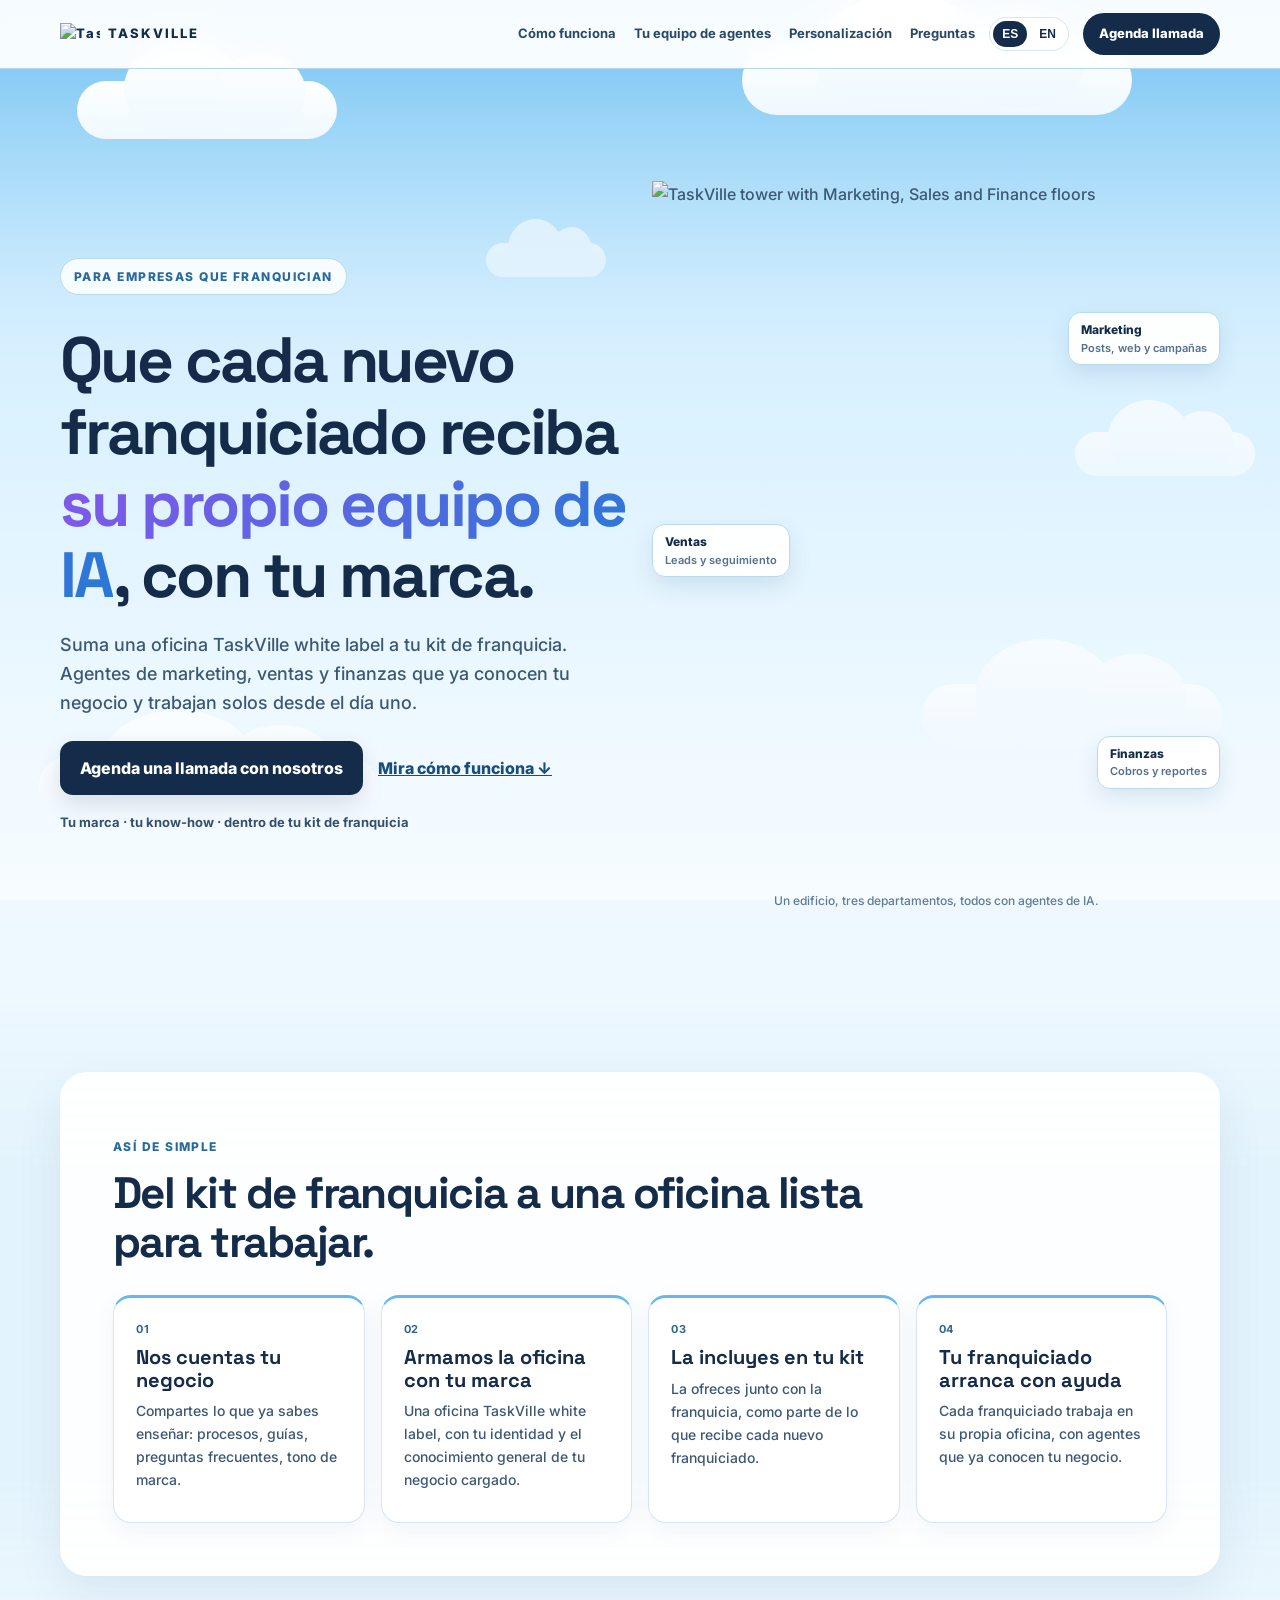
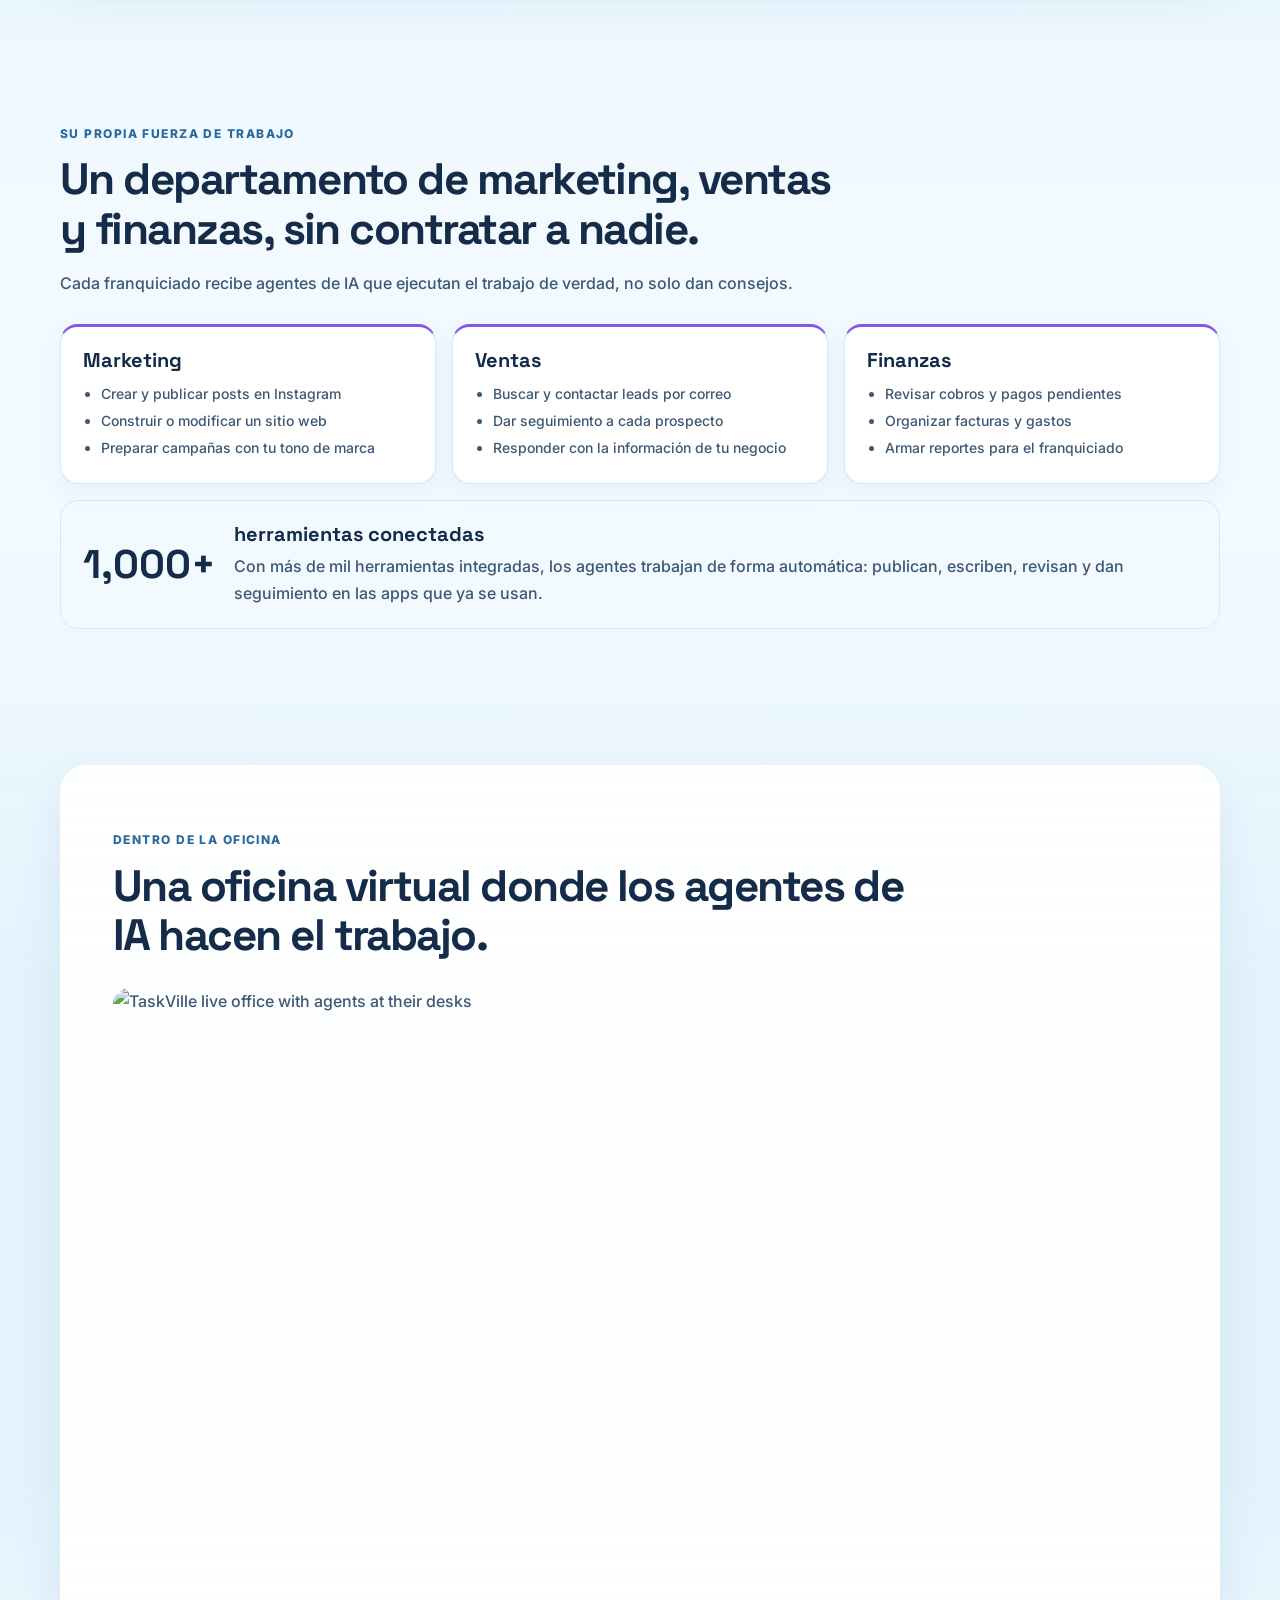
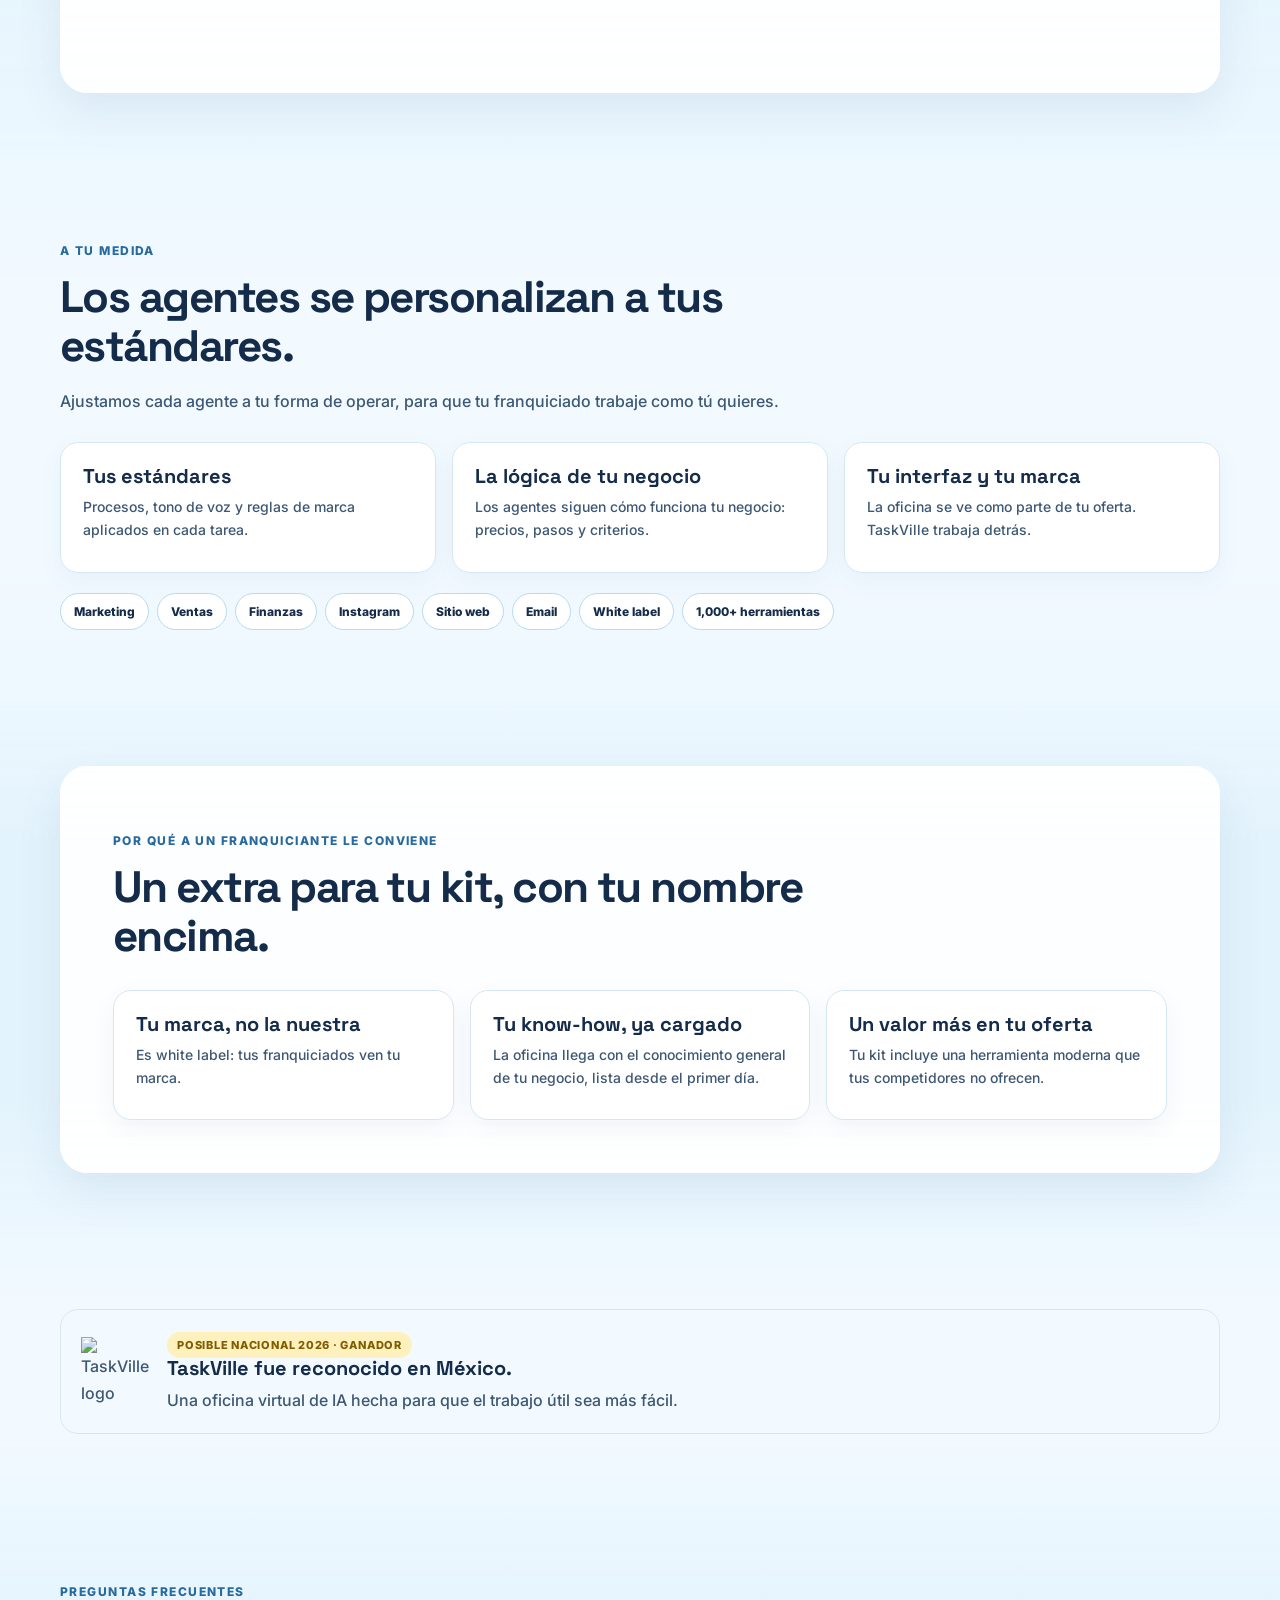
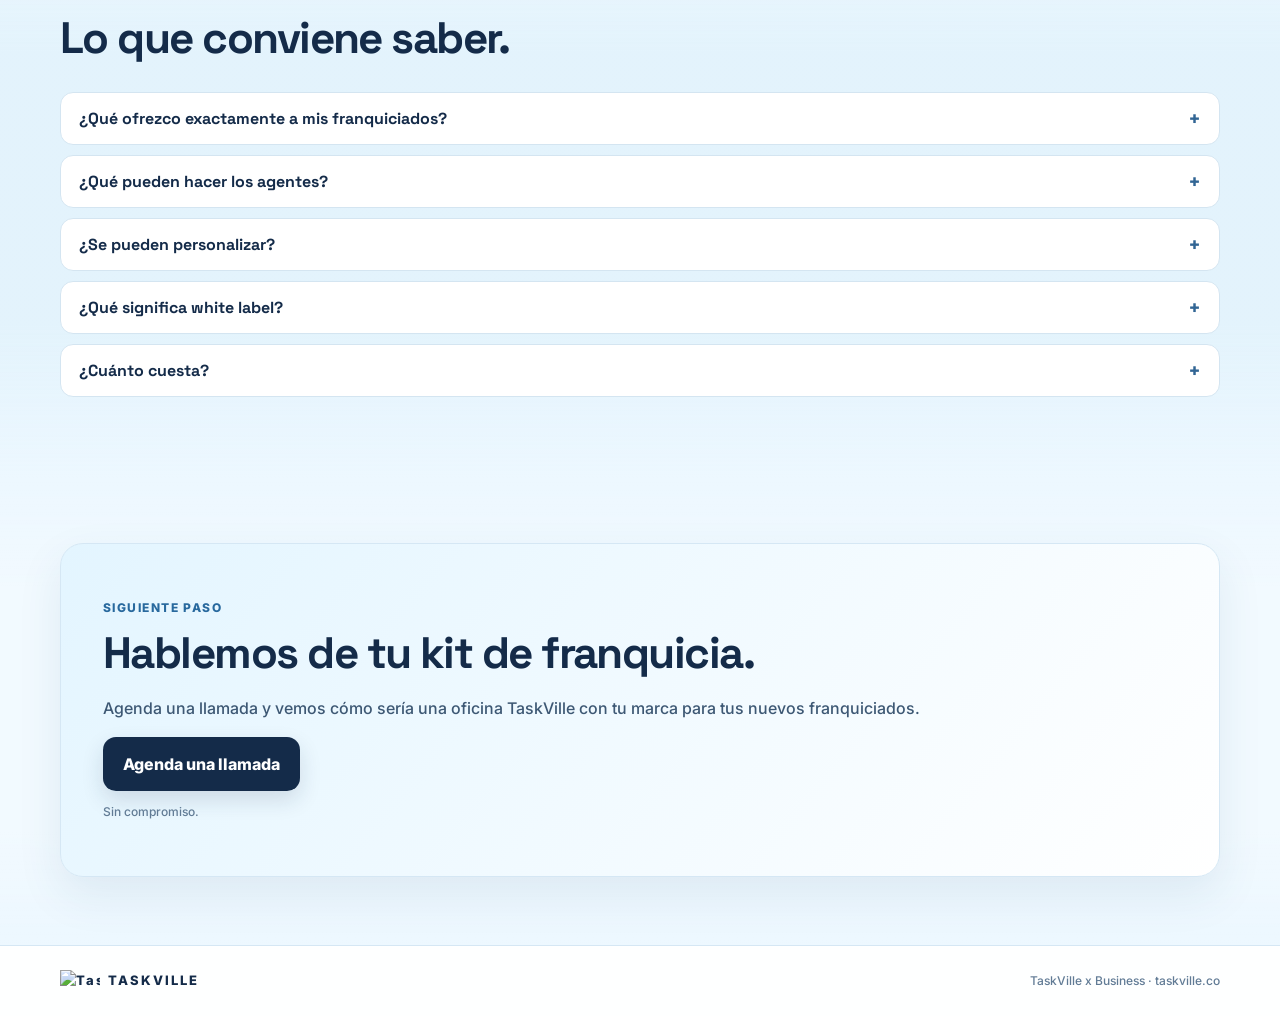
==== index.html @ edb5b715 "Franchise landing: Marketing/Sales/Finance tower pills, agent workforce section, mobile header fix" ====
<!doctype html><html lang='es'><head><meta charset='utf-8'><meta name='viewport' content='width=device-width,initial-scale=1'><title>TaskVille x Franquicias | Una oficina con tu marca en cada kit de franquicia</title><meta name='description' content='Suma una oficina TaskVille white label a tu kit de franquicia: agentes de marketing, ventas y finanzas, personalizados a tu negocio.'><link rel='preconnect' href='https://fonts.googleapis.com'><link rel='preconnect' href='https://fonts.gstatic.com' crossorigin><link href='https://fonts.googleapis.com/css2?family=Inter:wght@400;500;600;700&family=Space+Grotesk:wght@500;600;700&display=swap' rel='stylesheet'><style>:root{--ink:#142b49;--text:#3d5874;--muted:#617b95;--blue:#2879c7;--line:#d5e7f4;--mint:#159a76;--shadow:0 18px 45px #22527d18}*{box-sizing:border-box}html{scroll-behavior:smooth;scroll-padding-top:80px}body{margin:0;color:var(--text);font:500 16px/1.65 Inter,Arial,sans-serif;background:#edf8ff;overflow-x:hidden}.sky{position:fixed;inset:0;z-index:-1;overflow:hidden;background:linear-gradient(#79c5f3,#c9ebff 40%,#f6fcff)}.sky i{position:absolute;display:block;background:linear-gradient(#fff,#eef9ff);border-radius:999px}.sky i::before,.sky i::after{content:'';position:absolute;background:linear-gradient(#fff,#eef9ff);border-radius:50%}.sky i::before{left:18%;top:-72%;width:46%;height:172%}.sky i::after{left:54%;top:-48%;width:34%;height:138%}.sky i:nth-child(1){width:260px;height:58px;left:6%;top:9%}.sky i:nth-child(2){width:390px;height:70px;left:58%;top:5%}.sky i:nth-child(3){width:180px;height:44px;left:84%;top:48%;opacity:.7}.sky i:nth-child(4){width:340px;height:64px;left:3%;top:84%;opacity:.72}.sky i:nth-child(5){width:120px;height:34px;left:38%;top:27%;opacity:.55}.sky i:nth-child(6){width:300px;height:62px;left:72%;top:76%;opacity:.6}a{color:inherit}h1,h2,h3{font-family:'Space Grotesk',sans-serif;color:var(--ink);line-height:1.12;margin-top:0}h1{font-size:clamp(36px,5.2vw,64px);letter-spacing:-.04em;margin:18px 0}h2{font-size:clamp(28px,3.8vw,44px);letter-spacing:-.035em;margin:9px 0 14px}h3{font-size:20px;margin:0 0 8px}.wrap{width:min(1160px,calc(100% - 40px));margin:auto}section{padding:68px 0;position:relative;background:linear-gradient(180deg,#fff0 0%,#ffffff47 24%,#ffffff47 76%,#fff0 100%)}.header{position:sticky;top:0;z-index:20;background:#ffffffee;border-bottom:1px solid #b6d8ed;backdrop-filter:blur(14px)}.nav{min-height:68px;display:flex;align-items:center;gap:14px}.brand{display:flex;align-items:center;gap:8px;white-space:nowrap;text-decoration:none;color:var(--ink);font-size:13px;font-weight:800;letter-spacing:.15em}.brand img{width:40px;height:auto}.links{display:flex;align-items:center;gap:18px;margin-left:auto}.links a{font-size:13px;font-weight:700;text-decoration:none;color:#284866;white-space:nowrap}.links a:hover{text-decoration:underline}.nav-cta{background:var(--ink);color:#fff;padding:10px 16px;border-radius:999px;font-size:13px;font-weight:800;text-decoration:none;white-space:nowrap}.lang{display:flex;gap:3px;padding:3px;border:1px solid var(--line);border-radius:999px;background:#fff;flex:none}.lang button{border:0;background:transparent;padding:6px 9px;border-radius:999px;font-weight:700;font-size:12px;color:var(--ink);cursor:pointer}.lang button[aria-pressed=true]{background:var(--ink);color:#fff}.hero{display:grid;grid-template-columns:1fr 1fr;gap:24px;align-items:center;padding-top:44px;padding-bottom:25px}.eyebrow,.kicker{color:#28699e;font-size:12px;font-weight:800;letter-spacing:.12em;text-transform:uppercase}.eyebrow{display:inline-block;padding:8px 13px;background:#ffffffd9;border:1px solid #b9d9ed;border-radius:999px}.gradient{background:linear-gradient(120deg,#8257eb,#2879d5);color:transparent;background-clip:text;-webkit-background-clip:text}.sub{font-size:18px;line-height:1.62}.actions{display:flex;gap:15px;align-items:center;flex-wrap:wrap;margin-top:23px}.btn{display:inline-flex;justify-content:center;align-items:center;padding:14px 20px;border-radius:13px;text-decoration:none;font-weight:800;background:var(--ink);color:#fff;box-shadow:0 9px 22px #142b4923}.textlink{font-weight:800;color:#174e7c}.trust{margin-top:17px;color:#33516e;font-size:13px;font-weight:700}.hero-visual{display:flex;justify-content:center;min-width:0}.tower{width:min(100%,570px);position:relative;margin:0}.tower img{display:block;width:100%;height:auto}.floor{position:absolute;z-index:2;padding:9px 12px;max-width:170px;background:#fffffff2;border:1px solid #b9d9ed;border-radius:13px;box-shadow:0 9px 22px #26537820;color:var(--ink);font-size:12px;line-height:1.3;font-weight:800}.floor small{display:block;color:#55708b;font-size:11px;font-weight:600;margin-top:3px}.f-mk{right:0;top:18%}.f-sa{left:0;top:47%}.f-fi{right:0;top:76%}.tower figcaption{text-align:center;color:var(--muted);font-size:12px;margin-top:5px}.section-head{max-width:800px;margin-bottom:28px}.section-head p{max-width:760px}.panel{width:min(1160px,calc(100% - 30px));margin:auto;padding:clamp(24px,5vw,52px);background:#ffffffed;border:1px solid #fff;border-radius:27px;box-shadow:var(--shadow)}.soft{background:linear-gradient(180deg,#fff0 0%,#dff1fbb8 26%,#dff1fbb8 74%,#fff0 100%)}.grid{display:grid;grid-template-columns:repeat(auto-fit,minmax(240px,1fr));gap:16px}.card{padding:22px;background:#fff;border:1px solid var(--line);border-radius:18px;box-shadow:0 8px 23px #30648c10}.card p{font-size:14px;margin:0 0 8px}.step{border-top:3px solid #67b7ee}.step b{display:block;color:#316594;font-size:11px;letter-spacing:.08em;margin-bottom:8px}.dept{border-top:3px solid #8257eb}.dept ul{margin:8px 0 0;padding-left:18px;font-size:14px}.dept li{padding:2px 0}.chips{display:flex;flex-wrap:wrap;gap:8px;margin-top:20px}.chip{padding:8px 13px;background:#fff;border:1px solid #b9d9ed;border-radius:999px;font-size:12px;font-weight:800;color:var(--ink)}.office-image{display:block;width:100%;height:auto;border-radius:16px}.big{display:flex;gap:18px;align-items:center;background:#f3faff;border:1px solid var(--line);border-radius:18px;padding:22px;margin-top:16px}.big strong{font:700 40px 'Space Grotesk';color:var(--ink);white-space:nowrap}.win{display:flex;align-items:center;gap:18px;background:#f3faff;border:1px solid var(--line);border-radius:18px;padding:20px}.win img{width:68px;height:auto}.badge{color:#805b00;background:#fff1bd;border-radius:999px;padding:6px 10px;font-size:11px;font-weight:800;letter-spacing:.07em}.faq details{background:#fff;border:1px solid #d4e5f1;border-radius:13px;padding:15px 18px;margin-bottom:10px}.faq summary{cursor:pointer;color:var(--ink);font:700 16px 'Space Grotesk';list-style:none;position:relative;padding-right:30px}.faq summary::-webkit-details-marker{display:none}.faq summary:after{content:'+';position:absolute;right:0;top:0;color:#316594;font-size:21px;line-height:1}.faq details[open] summary:after{content:'\2212'}.faq p{font-size:14px;margin:8px 0 0}.cta-panel{padding:clamp(24px,4vw,42px);background:linear-gradient(130deg,#e3f5ff,#fff);border:1px solid var(--line);border-radius:23px;box-shadow:var(--shadow)}.note{font-size:12px;color:var(--muted);margin-top:11px}footer{padding:24px 0;background:#ffffffeb;border-top:1px solid var(--line)}footer .row{display:flex;justify-content:space-between;align-items:center;gap:15px;flex-wrap:wrap}footer p{font-size:12px;color:var(--muted);margin:0}.en,.es{display:none!important}body[data-lang=en] .en,body[data-lang=es] .es{display:revert!important}@media(max-width:980px){.hero{grid-template-columns:1fr;padding-top:30px}.hero-visual{width:min(100%,560px);margin:auto}.links{display:none}.nav{margin-left:0}.lang{margin-left:auto}}@media(max-width:600px){.wrap{width:calc(100% - 28px)}section{padding:48px 0}.nav{min-height:58px;gap:8px}.brand{font-size:11px;letter-spacing:.1em}.brand img{width:32px}.brand span.word{display:none}.nav-cta{padding:9px 12px;font-size:12px}.lang button{padding:6px 8px;font-size:11px}.hero h1{font-size:34px}.sub{font-size:16px}.actions{flex-direction:column;align-items:stretch}.actions>*{text-align:center}.floor{max-width:128px;font-size:10px;padding:7px 8px}.floor small{font-size:9px}.panel{width:calc(100% - 16px);padding:22px 16px}.big{flex-direction:column;align-items:flex-start}.big strong{font-size:34px}.win{align-items:flex-start}}</style></head><body data-lang='es'><div class='sky' aria-hidden='true'><i></i><i></i><i></i><i></i><i></i><i></i></div><header class='header'><div class='wrap nav'><a class='brand' href='#top'><img src='https://7c29b10336c7c5ef7e59bc7209cbaf71.cdn.bubble.io/f1791822396373x307512245030434200/dynamiccontent.properties.png' alt='TaskVille logo'><span class='word'>TASKVILLE</span></a><nav class='links' aria-label='Main'><a href='#como'><span class='es'>Cómo funciona</span><span class='en'>How it works</span></a><a href='#equipo'><span class='es'>Tu equipo de agentes</span><span class='en'>Your agent team</span></a><a href='#personaliza'><span class='es'>Personalización</span><span class='en'>Customization</span></a><a href='#faq'><span class='es'>Preguntas</span><span class='en'>FAQ</span></a></nav><div class='lang' aria-label='Language'><button type='button' data-lang-button='es' aria-pressed='true'>ES</button><button type='button' data-lang-button='en' aria-pressed='false'>EN</button></div><a class='nav-cta' href='https://calendly.com/hello-taskville/potential-client-call' target='_blank' rel='noopener'><span class='es'>Agenda llamada</span><span class='en'>Book a call</span></a></div></header><main id='top'><section><div class='wrap hero'><div class='hero-copy'><p class='eyebrow'><span class='es'>Para empresas que franquician</span><span class='en'>For franchisor companies</span></p><h1 class='es'>Que cada nuevo franquiciado reciba <span class='gradient'>su propio equipo de IA</span>, con tu marca.</h1><h1 class='en'>Give every new franchisee <span class='gradient'>their own AI workforce</span>, in your brand.</h1><p class='sub es'>Suma una oficina TaskVille white label a tu kit de franquicia. Agentes de marketing, ventas y finanzas que ya conocen tu negocio y trabajan solos desde el día uno.</p><p class='sub en'>Add a white-label TaskVille office to your franchise kit. Marketing, sales and finance agents that already know your business and work on their own from day one.</p><div class='actions'><a class='btn' href='https://calendly.com/hello-taskville/potential-client-call' target='_blank' rel='noopener'><span class='es'>Agenda una llamada con nosotros</span><span class='en'>Book a call with us</span></a><a class='textlink' href='#como'><span class='es'>Mira cómo funciona ↓</span><span class='en'>See how it works ↓</span></a></div><p class='trust es'>Tu marca · tu know-how · dentro de tu kit de franquicia</p><p class='trust en'>Your brand · your know-how · inside your franchise kit</p></div><div class='hero-visual'><figure class='tower'><img src='https://7c29b10336c7c5ef7e59bc7209cbaf71.cdn.bubble.io/f1792485103176x644709222852288800/Gemini_Generated_Image_unfa4unfa4unfa4u.png' alt='TaskVille tower with Marketing, Sales and Finance floors' width='928' height='1152'><span class='floor f-mk'><span class='es'>Marketing<small>Posts, web y campañas</small></span><span class='en'>Marketing<small>Posts, web and campaigns</small></span></span><span class='floor f-sa'><span class='es'>Ventas<small>Leads y seguimiento</small></span><span class='en'>Sales<small>Leads and follow-up</small></span></span><span class='floor f-fi'><span class='es'>Finanzas<small>Cobros y reportes</small></span><span class='en'>Finance<small>Payments and reports</small></span></span><figcaption><span class='es'>Un edificio, tres departamentos, todos con agentes de IA.</span><span class='en'>One building, three departments, all run by AI agents.</span></figcaption></figure></div></div></section><section id='como' class='soft'><div class='panel'><div class='section-head'><p class='kicker'><span class='es'>Así de simple</span><span class='en'>Simple as that</span></p><h2 class='es'>Del kit de franquicia a una oficina lista para trabajar.</h2><h2 class='en'>From franchise kit to an office ready to work.</h2></div><div class='grid'><article class='card step'><b>01</b><h3 class='es'>Nos cuentas tu negocio</h3><h3 class='en'>You tell us about your business</h3><p class='es'>Compartes lo que ya sabes enseñar: procesos, guías, preguntas frecuentes, tono de marca.</p><p class='en'>You share what you already teach: processes, guides, FAQs, brand tone.</p></article><article class='card step'><b>02</b><h3 class='es'>Armamos la oficina con tu marca</h3><h3 class='en'>We build the office in your brand</h3><p class='es'>Una oficina TaskVille white label, con tu identidad y el conocimiento general de tu negocio cargado.</p><p class='en'>A white-label TaskVille office with your identity and your business's general know-how loaded.</p></article><article class='card step'><b>03</b><h3 class='es'>La incluyes en tu kit</h3><h3 class='en'>You include it in your kit</h3><p class='es'>La ofreces junto con la franquicia, como parte de lo que recibe cada nuevo franquiciado.</p><p class='en'>You offer it with the franchise, as part of what every new franchisee receives.</p></article><article class='card step'><b>04</b><h3 class='es'>Tu franquiciado arranca con ayuda</h3><h3 class='en'>Your franchisee starts with help</h3><p class='es'>Cada franquiciado trabaja en su propia oficina, con agentes que ya conocen tu negocio.</p><p class='en'>Each franchisee works in their own office, with agents that already know your business.</p></article></div></div></section><section id='equipo'><div class='wrap'><div class='section-head'><p class='kicker'><span class='es'>Su propia fuerza de trabajo</span><span class='en'>Their own workforce</span></p><h2 class='es'>Un departamento de marketing, ventas y finanzas, sin contratar a nadie.</h2><h2 class='en'>A marketing, sales and finance department, without hiring anyone.</h2><p class='es'>Cada franquiciado recibe agentes de IA que ejecutan el trabajo de verdad, no solo dan consejos.</p><p class='en'>Every franchisee gets AI agents that do the actual work, not just give advice.</p></div><div class='grid'><article class='card dept'><h3 class='es'>Marketing</h3><h3 class='en'>Marketing</h3><ul class='es'><li>Crear y publicar posts en Instagram</li><li>Construir o modificar un sitio web</li><li>Preparar campañas con tu tono de marca</li></ul><ul class='en'><li>Create and publish Instagram posts</li><li>Build or modify a website</li><li>Prepare campaigns in your brand tone</li></ul></article><article class='card dept'><h3 class='es'>Ventas</h3><h3 class='en'>Sales</h3><ul class='es'><li>Buscar y contactar leads por correo</li><li>Dar seguimiento a cada prospecto</li><li>Responder con la información de tu negocio</li></ul><ul class='en'><li>Find and reach leads by email</li><li>Follow up with every prospect</li><li>Reply using your business knowledge</li></ul></article><article class='card dept'><h3 class='es'>Finanzas</h3><h3 class='en'>Finance</h3><ul class='es'><li>Revisar cobros y pagos pendientes</li><li>Organizar facturas y gastos</li><li>Armar reportes para el franquiciado</li></ul><ul class='en'><li>Check payments and pending charges</li><li>Organize invoices and expenses</li><li>Build reports for the franchisee</li></ul></article></div><div class='big'><strong>1,000+</strong><div><h3 class='es'>herramientas conectadas</h3><h3 class='en'>connected tools</h3><p class='es' style='margin:0'>Con más de mil herramientas integradas, los agentes trabajan de forma automática: publican, escriben, revisan y dan seguimiento en las apps que ya se usan.</p><p class='en' style='margin:0'>With over a thousand integrated tools, agents work automatically: they post, write, check and follow up inside the apps people already use.</p></div></div></div></section><section id='oficina' class='soft'><div class='panel'><div class='section-head'><p class='kicker'><span class='es'>Dentro de la oficina</span><span class='en'>Inside the office</span></p><h2 class='es'>Una oficina virtual donde los agentes de IA hacen el trabajo.</h2><h2 class='en'>A virtual office where AI agents do the work.</h2></div><img class='office-image' src='https://7c29b10336c7c5ef7e59bc7209cbaf71.cdn.bubble.io/f1792487210861x729834624181186200/Captura%20de%20pantalla%202026-10-20%20a%20la%28s%29%203.03.02%E2%80%AFa.m..png' alt='TaskVille live office with agents at their desks' width='1536' height='950'></div></section><section id='personaliza'><div class='wrap'><div class='section-head'><p class='kicker'><span class='es'>A tu medida</span><span class='en'>Made to measure</span></p><h2 class='es'>Los agentes se personalizan a tus estándares.</h2><h2 class='en'>Agents are customized to your standards.</h2><p class='es'>Ajustamos cada agente a tu forma de operar, para que tu franquiciado trabaje como tú quieres.</p><p class='en'>We tailor every agent to the way you operate, so your franchisee works the way you want.</p></div><div class='grid'><article class='card'><h3 class='es'>Tus estándares</h3><h3 class='en'>Your standards</h3><p class='es'>Procesos, tono de voz y reglas de marca aplicados en cada tarea.</p><p class='en'>Processes, tone of voice and brand rules applied to every task.</p></article><article class='card'><h3 class='es'>La lógica de tu negocio</h3><h3 class='en'>Your business logic</h3><p class='es'>Los agentes siguen cómo funciona tu negocio: precios, pasos y criterios.</p><p class='en'>Agents follow how your business works: pricing, steps and criteria.</p></article><article class='card'><h3 class='es'>Tu interfaz y tu marca</h3><h3 class='en'>Your UI and brand</h3><p class='es'>La oficina se ve como parte de tu oferta. TaskVille trabaja detrás.</p><p class='en'>The office looks like part of your offer. TaskVille works behind it.</p></article></div><div class='chips'><span class='chip'>Marketing</span><span class='chip'><span class='es'>Ventas</span><span class='en'>Sales</span></span><span class='chip'><span class='es'>Finanzas</span><span class='en'>Finance</span></span><span class='chip'>Instagram</span><span class='chip'><span class='es'>Sitio web</span><span class='en'>Website</span></span><span class='chip'>Email</span><span class='chip'>White label</span><span class='chip'>1,000+ <span class='es'>herramientas</span><span class='en'>tools</span></span></div></div></section><section class='soft'><div class='panel'><div class='section-head'><p class='kicker'><span class='es'>Por qué a un franquiciante le conviene</span><span class='en'>Why franchisors like it</span></p><h2 class='es'>Un extra para tu kit, con tu nombre encima.</h2><h2 class='en'>An extra for your kit, with your name on it.</h2></div><div class='grid'><article class='card'><h3 class='es'>Tu marca, no la nuestra</h3><h3 class='en'>Your brand, not ours</h3><p class='es'>Es white label: tus franquiciados ven tu marca.</p><p class='en'>It is white label: your franchisees see your brand.</p></article><article class='card'><h3 class='es'>Tu know-how, ya cargado</h3><h3 class='en'>Your know-how, preloaded</h3><p class='es'>La oficina llega con el conocimiento general de tu negocio, lista desde el primer día.</p><p class='en'>The office arrives with your general know-how, ready from day one.</p></article><article class='card'><h3 class='es'>Un valor más en tu oferta</h3><h3 class='en'>More value in your offer</h3><p class='es'>Tu kit incluye una herramienta moderna que tus competidores no ofrecen.</p><p class='en'>Your kit includes a modern tool your competitors don't offer.</p></article></div></div></section><section><div class='wrap'><div class='win'><img src='https://7c29b10336c7c5ef7e59bc7209cbaf71.cdn.bubble.io/f1791822396373x307512245030434200/dynamiccontent.properties.png' alt='TaskVille logo'><div><span class='badge'>POSIBLE NACIONAL 2026 · <span class='es'>GANADOR</span><span class='en'>WINNER</span></span><h3 class='es'>TaskVille fue reconocido en México.</h3><h3 class='en'>TaskVille was recognized in Mexico.</h3><p class='es' style='margin:0'>Una oficina virtual de IA hecha para que el trabajo útil sea más fácil.</p><p class='en' style='margin:0'>A virtual AI office built to make useful work easier.</p></div></div></div></section><section id='faq' class='soft'><div class='wrap'><div class='section-head'><p class='kicker'><span class='es'>Preguntas frecuentes</span><span class='en'>FAQ</span></p><h2 class='es'>Lo que conviene saber.</h2><h2 class='en'>Good to know.</h2></div><div class='faq'><details><summary class='es'>¿Qué ofrezco exactamente a mis franquiciados?</summary><summary class='en'>What exactly do I offer my franchisees?</summary><p class='es'>Una oficina TaskVille con tu marca, incluida en el kit, con agentes de marketing, ventas y finanzas cargados con el know-how general de tu negocio.</p><p class='en'>A TaskVille office in your brand, included in the kit, with marketing, sales and finance agents loaded with your general know-how.</p></details><details><summary class='es'>¿Qué pueden hacer los agentes?</summary><summary class='en'>What can the agents do?</summary><p class='es'>Crear posts en Instagram, construir o modificar un sitio web, contactar leads por correo y apoyar tareas de finanzas, con más de 1,000 herramientas conectadas.</p><p class='en'>Create Instagram posts, build or modify a website, reach leads by email and support finance tasks, with over 1,000 connected tools.</p></details><details><summary class='es'>¿Se pueden personalizar?</summary><summary class='en'>Can they be customized?</summary><p class='es'>Sí. Los adaptamos a tus estándares, la lógica de tu negocio y tu interfaz. Lo definimos juntos en la llamada.</p><p class='en'>Yes. We adapt them to your standards, business logic and UI. We define it together on the call.</p></details><details><summary class='es'>¿Qué significa white label?</summary><summary class='en'>What does white label mean?</summary><p class='es'>Que la oficina se presenta con tu marca. Tus franquiciados la ven como parte de tu oferta.</p><p class='en'>The office is presented under your brand. Your franchisees see it as part of your offer.</p></details><details><summary class='es'>¿Cuánto cuesta?</summary><summary class='en'>How much does it cost?</summary><p class='es'>Depende de cuántos franquiciados y qué alcance. Lo vemos en una llamada con nuestro co-fundador.</p><p class='en'>It depends on how many franchisees and what scope. We'll go through it on a call with our co-founder.</p></details></div></div></section><section id='contacto'><div class='wrap'><div class='cta-panel'><p class='kicker'><span class='es'>Siguiente paso</span><span class='en'>Next step</span></p><h2 class='es'>Hablemos de tu kit de franquicia.</h2><h2 class='en'>Let's talk about your franchise kit.</h2><p class='es'>Agenda una llamada y vemos cómo sería una oficina TaskVille con tu marca para tus nuevos franquiciados.</p><p class='en'>Book a call and we'll look at what a TaskVille office in your brand could be for your new franchisees.</p><a class='btn' href='https://calendly.com/hello-taskville/potential-client-call' target='_blank' rel='noopener'><span class='es'>Agenda una llamada</span><span class='en'>Book a call</span></a><p class='note es'>Sin compromiso.</p><p class='note en'>No commitment.</p></div></div></section></main><footer><div class='wrap row'><a class='brand' href='#top'><img src='https://7c29b10336c7c5ef7e59bc7209cbaf71.cdn.bubble.io/f1791822396373x307512245030434200/dynamiccontent.properties.png' alt='TaskVille logo'><span>TASKVILLE</span></a><p>TaskVille x Business · taskville.co</p></div></footer><script>(function(){var b=document.body,bs=[].slice.call(document.querySelectorAll('[data-lang-button]'));function s(l){b.dataset.lang=l;document.documentElement.lang=l;bs.forEach(function(x){x.setAttribute('aria-pressed',String(x.dataset.langButton===l))});try{localStorage.setItem('tv-f-lang',l)}catch(e){}}bs.forEach(function(x){x.addEventListener('click',function(){s(x.dataset.langButton)})});try{var l=localStorage.getItem('tv-f-lang');if(l==='en'||l==='es')s(l)}catch(e){}})();</script></body></html>
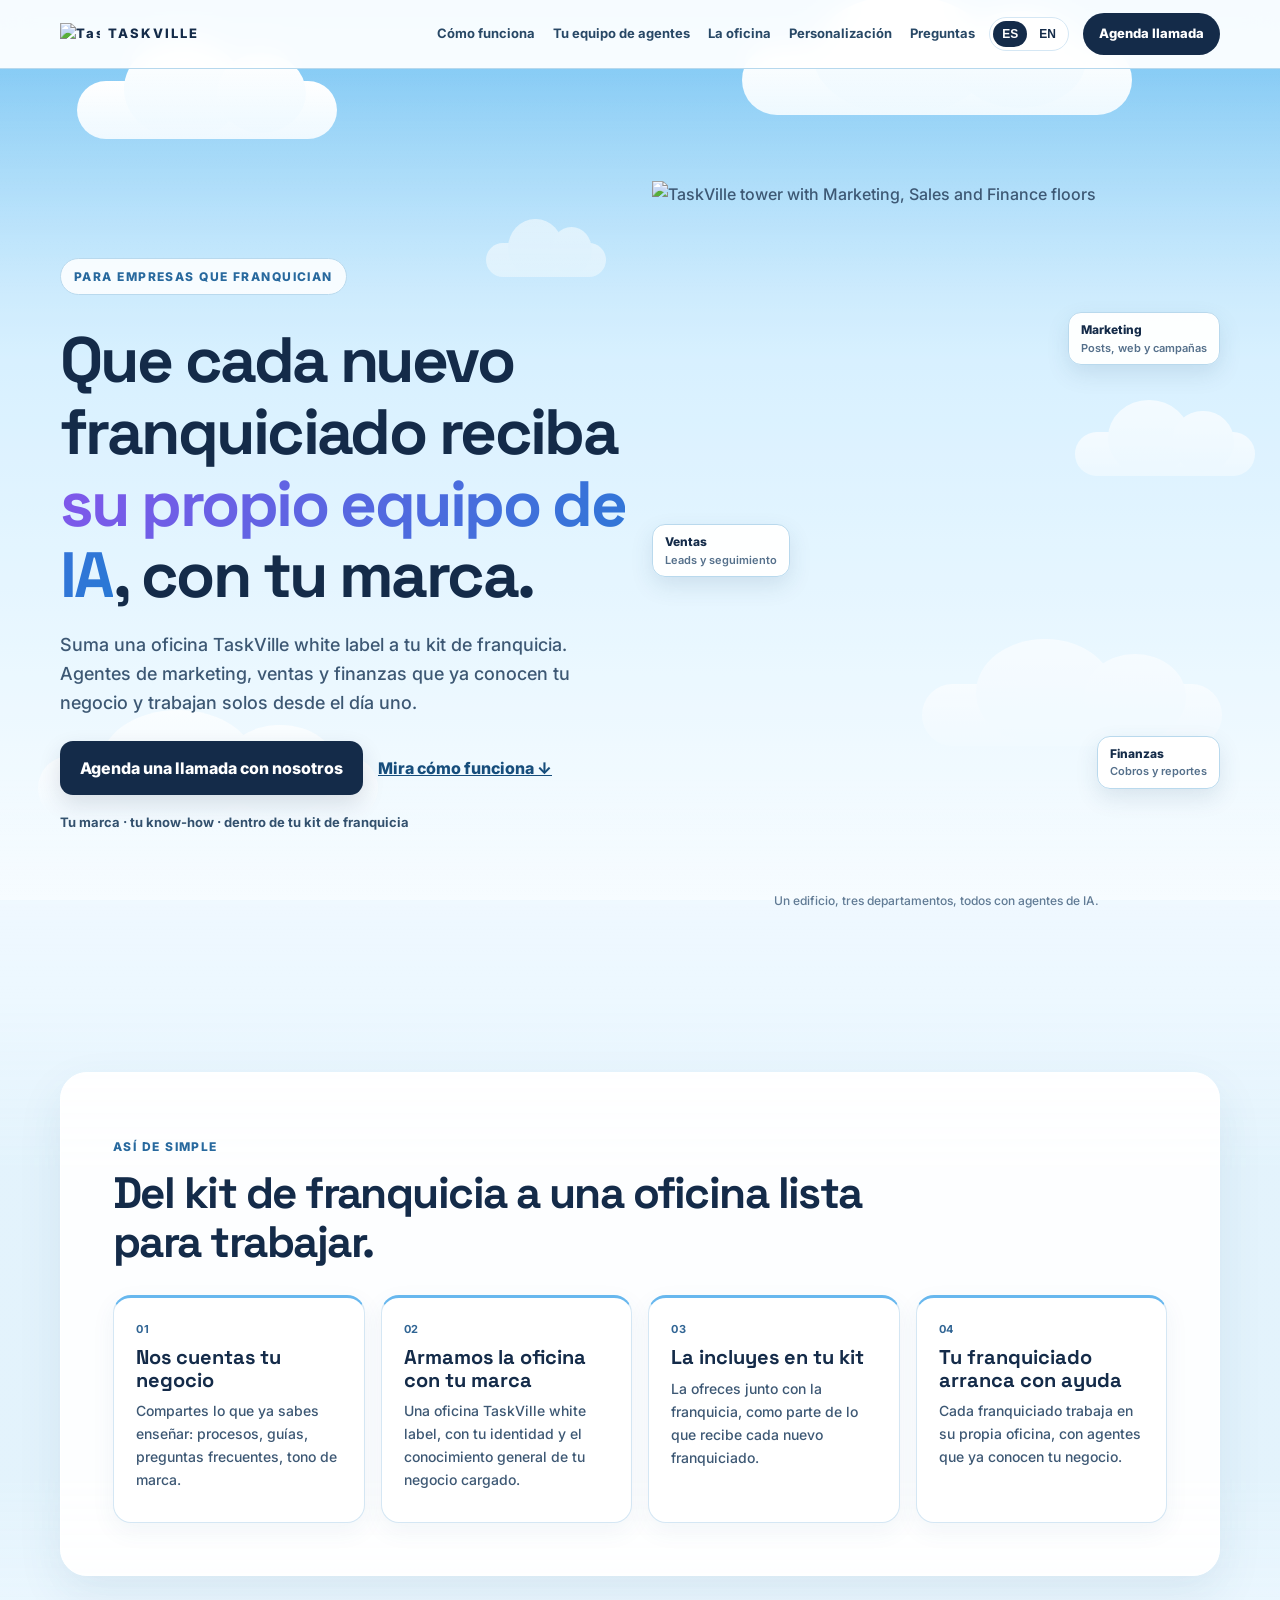
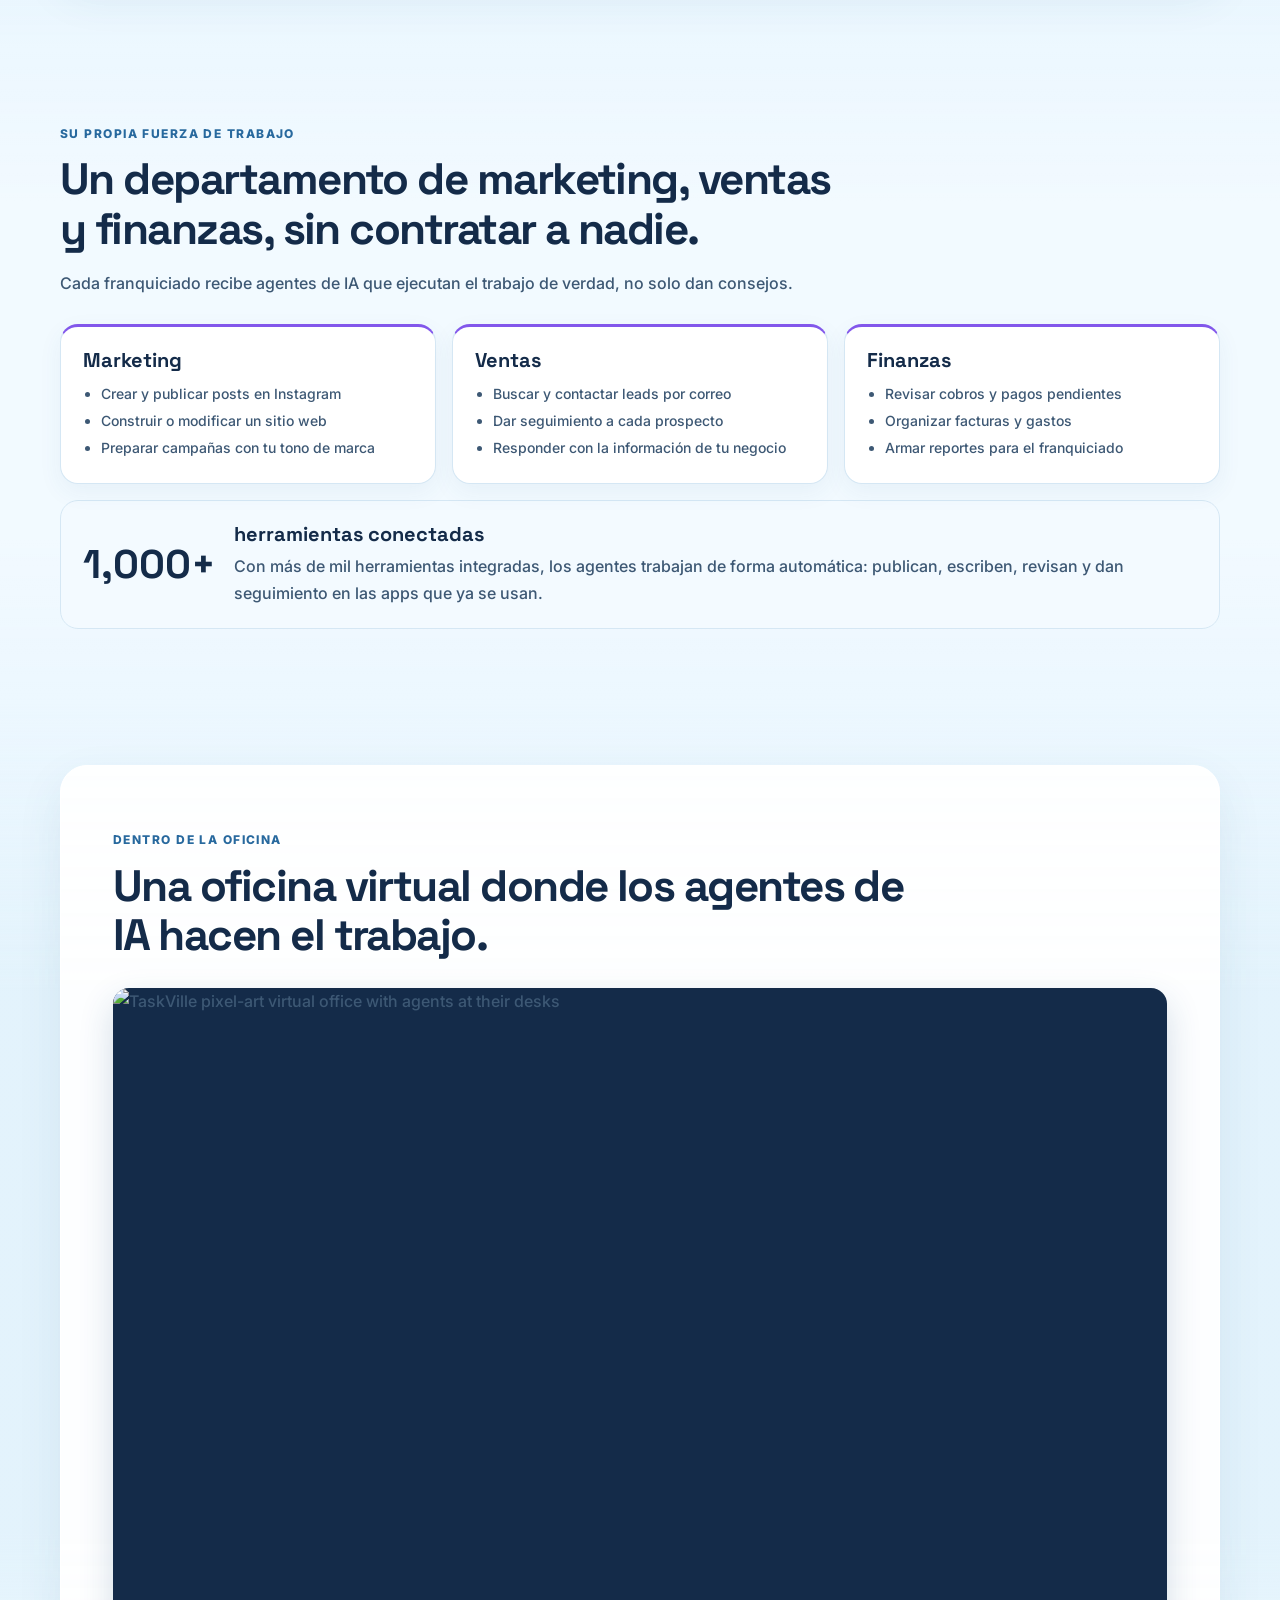
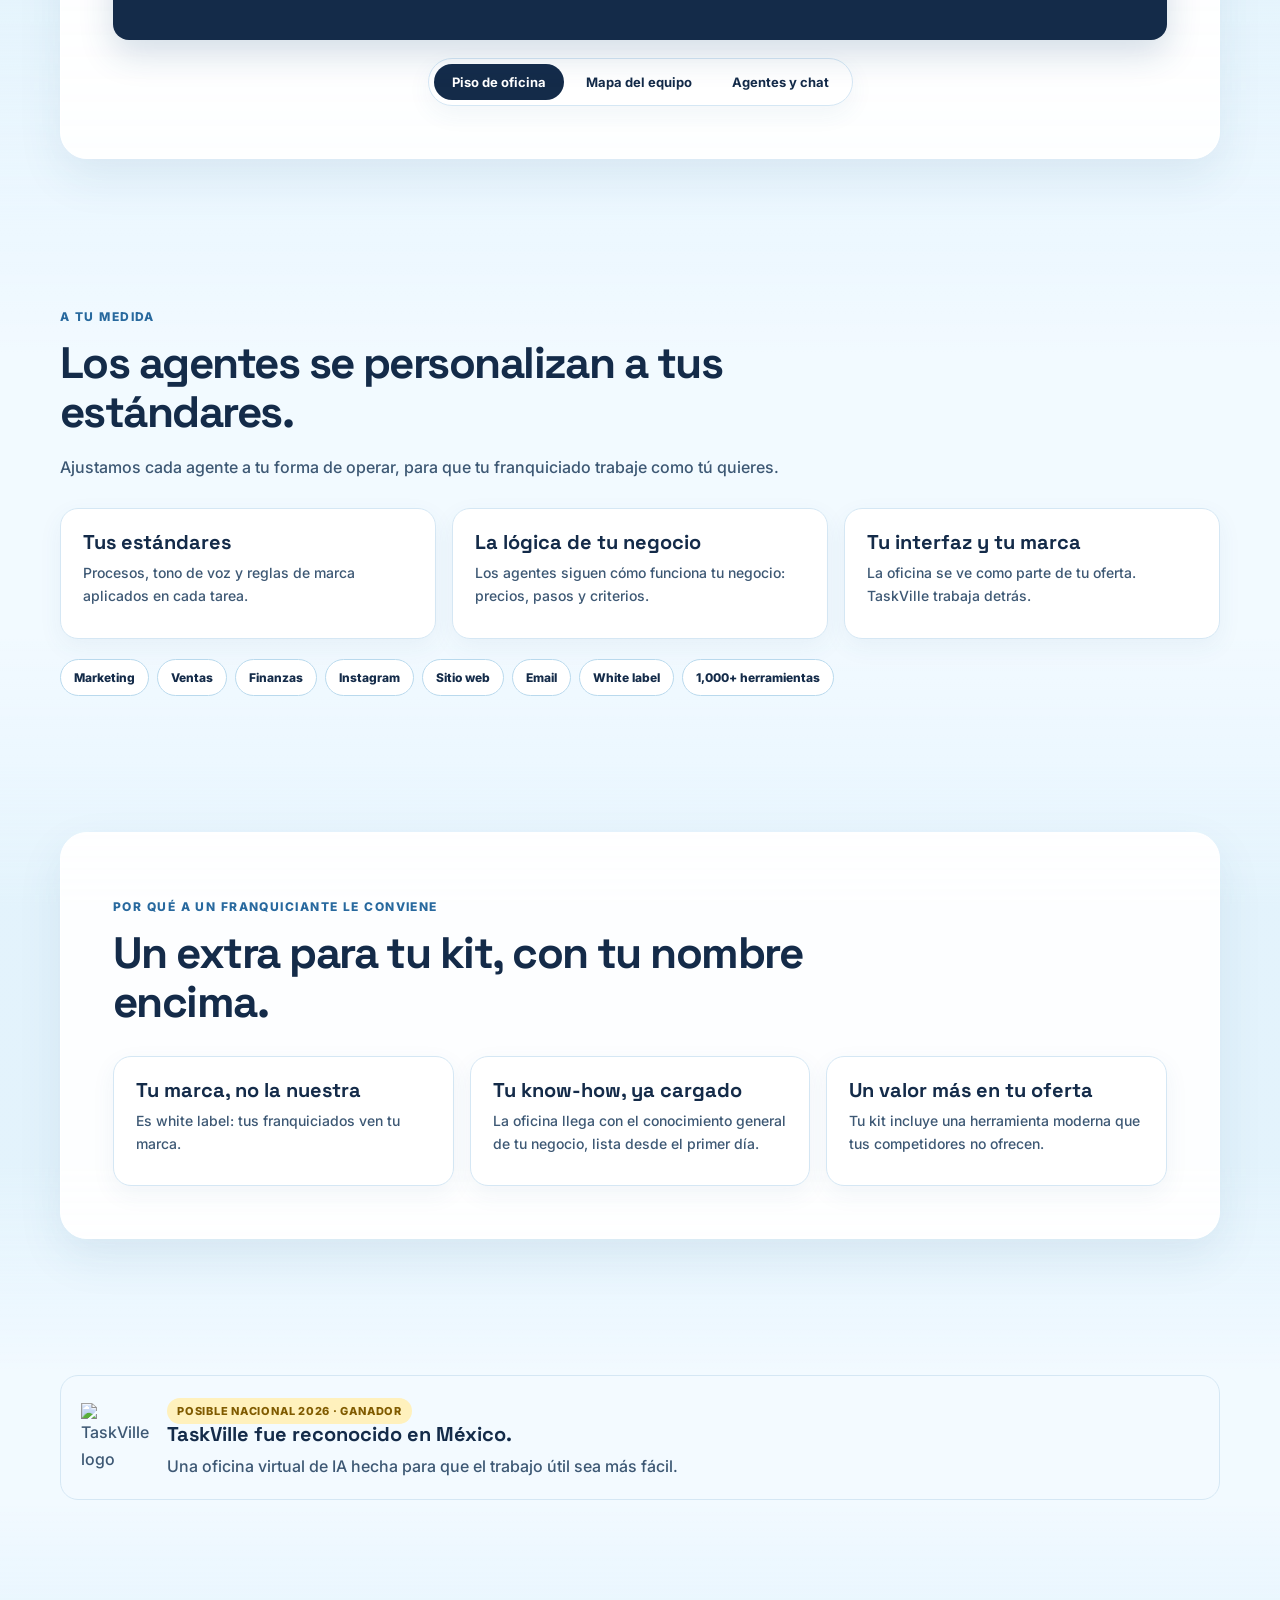
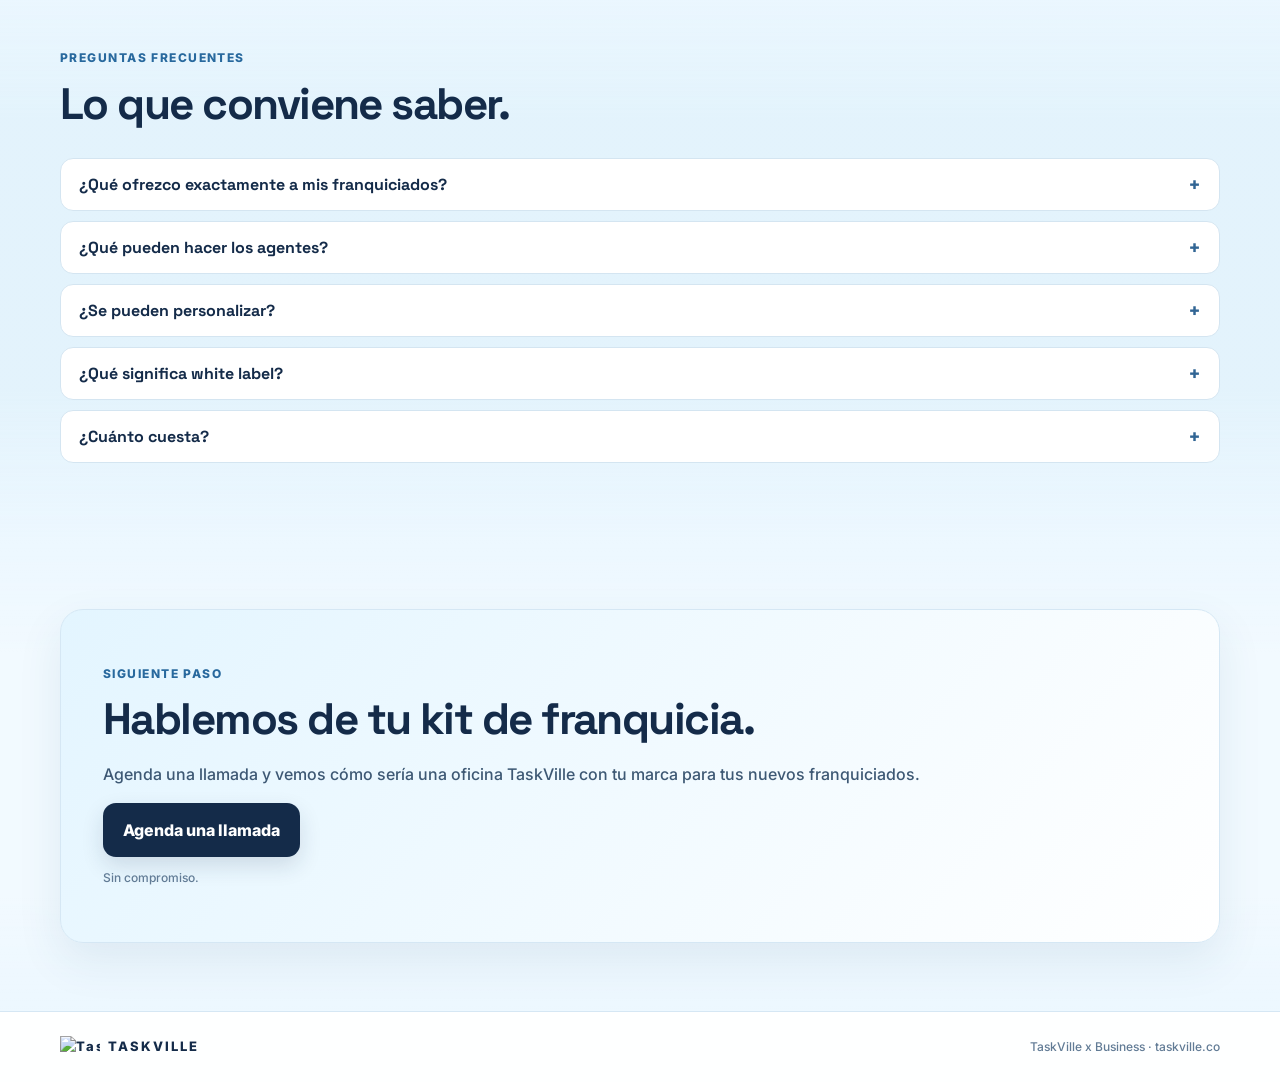
==== commit 0f4e339b: "Add cross-fade office gallery with pill toggle" ====
--- a/index.html
+++ b/index.html
@@ -1 +1 @@
-<!doctype html><html lang='es'><head><meta charset='utf-8'><meta name='viewport' content='width=device-width,initial-scale=1'><title>TaskVille x Franquicias | Una oficina con tu marca en cada kit de franquicia</title><meta name='description' content='Suma una oficina TaskVille white label a tu kit de franquicia: agentes de marketing, ventas y finanzas, personalizados a tu negocio.'><link rel='preconnect' href='https://fonts.googleapis.com'><link rel='preconnect' href='https://fonts.gstatic.com' crossorigin><link href='https://fonts.googleapis.com/css2?family=Inter:wght@400;500;600;700&family=Space+Grotesk:wght@500;600;700&display=swap' rel='stylesheet'><style>:root{--ink:#142b49;--text:#3d5874;--muted:#617b95;--blue:#2879c7;--line:#d5e7f4;--mint:#159a76;--shadow:0 18px 45px #22527d18}*{box-sizing:border-box}html{scroll-behavior:smooth;scroll-padding-top:80px}body{margin:0;color:var(--text);font:500 16px/1.65 Inter,Arial,sans-serif;background:#edf8ff;overflow-x:hidden}.sky{position:fixed;inset:0;z-index:-1;overflow:hidden;background:linear-gradient(#79c5f3,#c9ebff 40%,#f6fcff)}.sky i{position:absolute;display:block;background:linear-gradient(#fff,#eef9ff);border-radius:999px}.sky i::before,.sky i::after{content:'';position:absolute;background:linear-gradient(#fff,#eef9ff);border-radius:50%}.sky i::before{left:18%;top:-72%;width:46%;height:172%}.sky i::after{left:54%;top:-48%;width:34%;height:138%}.sky i:nth-child(1){width:260px;height:58px;left:6%;top:9%}.sky i:nth-child(2){width:390px;height:70px;left:58%;top:5%}.sky i:nth-child(3){width:180px;height:44px;left:84%;top:48%;opacity:.7}.sky i:nth-child(4){width:340px;height:64px;left:3%;top:84%;opacity:.72}.sky i:nth-child(5){width:120px;height:34px;left:38%;top:27%;opacity:.55}.sky i:nth-child(6){width:300px;height:62px;left:72%;top:76%;opacity:.6}a{color:inherit}h1,h2,h3{font-family:'Space Grotesk',sans-serif;color:var(--ink);line-height:1.12;margin-top:0}h1{font-size:clamp(36px,5.2vw,64px);letter-spacing:-.04em;margin:18px 0}h2{font-size:clamp(28px,3.8vw,44px);letter-spacing:-.035em;margin:9px 0 14px}h3{font-size:20px;margin:0 0 8px}.wrap{width:min(1160px,calc(100% - 40px));margin:auto}section{padding:68px 0;position:relative;background:linear-gradient(180deg,#fff0 0%,#ffffff47 24%,#ffffff47 76%,#fff0 100%)}.header{position:sticky;top:0;z-index:20;background:#ffffffee;border-bottom:1px solid #b6d8ed;backdrop-filter:blur(14px)}.nav{min-height:68px;display:flex;align-items:center;gap:14px}.brand{display:flex;align-items:center;gap:8px;white-space:nowrap;text-decoration:none;color:var(--ink);font-size:13px;font-weight:800;letter-spacing:.15em}.brand img{width:40px;height:auto}.links{display:flex;align-items:center;gap:18px;margin-left:auto}.links a{font-size:13px;font-weight:700;text-decoration:none;color:#284866;white-space:nowrap}.links a:hover{text-decoration:underline}.nav-cta{background:var(--ink);color:#fff;padding:10px 16px;border-radius:999px;font-size:13px;font-weight:800;text-decoration:none;white-space:nowrap}.lang{display:flex;gap:3px;padding:3px;border:1px solid var(--line);border-radius:999px;background:#fff;flex:none}.lang button{border:0;background:transparent;padding:6px 9px;border-radius:999px;font-weight:700;font-size:12px;color:var(--ink);cursor:pointer}.lang button[aria-pressed=true]{background:var(--ink);color:#fff}.hero{display:grid;grid-template-columns:1fr 1fr;gap:24px;align-items:center;padding-top:44px;padding-bottom:25px}.eyebrow,.kicker{color:#28699e;font-size:12px;font-weight:800;letter-spacing:.12em;text-transform:uppercase}.eyebrow{display:inline-block;padding:8px 13px;background:#ffffffd9;border:1px solid #b9d9ed;border-radius:999px}.gradient{background:linear-gradient(120deg,#8257eb,#2879d5);color:transparent;background-clip:text;-webkit-background-clip:text}.sub{font-size:18px;line-height:1.62}.actions{display:flex;gap:15px;align-items:center;flex-wrap:wrap;margin-top:23px}.btn{display:inline-flex;justify-content:center;align-items:center;padding:14px 20px;border-radius:13px;text-decoration:none;font-weight:800;background:var(--ink);color:#fff;box-shadow:0 9px 22px #142b4923}.textlink{font-weight:800;color:#174e7c}.trust{margin-top:17px;color:#33516e;font-size:13px;font-weight:700}.hero-visual{display:flex;justify-content:center;min-width:0}.tower{width:min(100%,570px);position:relative;margin:0}.tower img{display:block;width:100%;height:auto}.floor{position:absolute;z-index:2;padding:9px 12px;max-width:170px;background:#fffffff2;border:1px solid #b9d9ed;border-radius:13px;box-shadow:0 9px 22px #26537820;color:var(--ink);font-size:12px;line-height:1.3;font-weight:800}.floor small{display:block;color:#55708b;font-size:11px;font-weight:600;margin-top:3px}.f-mk{right:0;top:18%}.f-sa{left:0;top:47%}.f-fi{right:0;top:76%}.tower figcaption{text-align:center;color:var(--muted);font-size:12px;margin-top:5px}.section-head{max-width:800px;margin-bottom:28px}.section-head p{max-width:760px}.panel{width:min(1160px,calc(100% - 30px));margin:auto;padding:clamp(24px,5vw,52px);background:#ffffffed;border:1px solid #fff;border-radius:27px;box-shadow:var(--shadow)}.soft{background:linear-gradient(180deg,#fff0 0%,#dff1fbb8 26%,#dff1fbb8 74%,#fff0 100%)}.grid{display:grid;grid-template-columns:repeat(auto-fit,minmax(240px,1fr));gap:16px}.card{padding:22px;background:#fff;border:1px solid var(--line);border-radius:18px;box-shadow:0 8px 23px #30648c10}.card p{font-size:14px;margin:0 0 8px}.step{border-top:3px solid #67b7ee}.step b{display:block;color:#316594;font-size:11px;letter-spacing:.08em;margin-bottom:8px}.dept{border-top:3px solid #8257eb}.dept ul{margin:8px 0 0;padding-left:18px;font-size:14px}.dept li{padding:2px 0}.chips{display:flex;flex-wrap:wrap;gap:8px;margin-top:20px}.chip{padding:8px 13px;background:#fff;border:1px solid #b9d9ed;border-radius:999px;font-size:12px;font-weight:800;color:var(--ink)}.office-image{display:block;width:100%;height:auto;border-radius:16px}.big{display:flex;gap:18px;align-items:center;background:#f3faff;border:1px solid var(--line);border-radius:18px;padding:22px;margin-top:16px}.big strong{font:700 40px 'Space Grotesk';color:var(--ink);white-space:nowrap}.win{display:flex;align-items:center;gap:18px;background:#f3faff;border:1px solid var(--line);border-radius:18px;padding:20px}.win img{width:68px;height:auto}.badge{color:#805b00;background:#fff1bd;border-radius:999px;padding:6px 10px;font-size:11px;font-weight:800;letter-spacing:.07em}.faq details{background:#fff;border:1px solid #d4e5f1;border-radius:13px;padding:15px 18px;margin-bottom:10px}.faq summary{cursor:pointer;color:var(--ink);font:700 16px 'Space Grotesk';list-style:none;position:relative;padding-right:30px}.faq summary::-webkit-details-marker{display:none}.faq summary:after{content:'+';position:absolute;right:0;top:0;color:#316594;font-size:21px;line-height:1}.faq details[open] summary:after{content:'\2212'}.faq p{font-size:14px;margin:8px 0 0}.cta-panel{padding:clamp(24px,4vw,42px);background:linear-gradient(130deg,#e3f5ff,#fff);border:1px solid var(--line);border-radius:23px;box-shadow:var(--shadow)}.note{font-size:12px;color:var(--muted);margin-top:11px}footer{padding:24px 0;background:#ffffffeb;border-top:1px solid var(--line)}footer .row{display:flex;justify-content:space-between;align-items:center;gap:15px;flex-wrap:wrap}footer p{font-size:12px;color:var(--muted);margin:0}.en,.es{display:none!important}body[data-lang=en] .en,body[data-lang=es] .es{display:revert!important}@media(max-width:980px){.hero{grid-template-columns:1fr;padding-top:30px}.hero-visual{width:min(100%,560px);margin:auto}.links{display:none}.nav{margin-left:0}.lang{margin-left:auto}}@media(max-width:600px){.wrap{width:calc(100% - 28px)}section{padding:48px 0}.nav{min-height:58px;gap:8px}.brand{font-size:11px;letter-spacing:.1em}.brand img{width:32px}.brand span.word{display:none}.nav-cta{padding:9px 12px;font-size:12px}.lang button{padding:6px 8px;font-size:11px}.hero h1{font-size:34px}.sub{font-size:16px}.actions{flex-direction:column;align-items:stretch}.actions>*{text-align:center}.floor{max-width:128px;font-size:10px;padding:7px 8px}.floor small{font-size:9px}.panel{width:calc(100% - 16px);padding:22px 16px}.big{flex-direction:column;align-items:flex-start}.big strong{font-size:34px}.win{align-items:flex-start}}</style></head><body data-lang='es'><div class='sky' aria-hidden='true'><i></i><i></i><i></i><i></i><i></i><i></i></div><header class='header'><div class='wrap nav'><a class='brand' href='#top'><img src='https://7c29b10336c7c5ef7e59bc7209cbaf71.cdn.bubble.io/f1791822396373x307512245030434200/dynamiccontent.properties.png' alt='TaskVille logo'><span class='word'>TASKVILLE</span></a><nav class='links' aria-label='Main'><a href='#como'><span class='es'>Cómo funciona</span><span class='en'>How it works</span></a><a href='#equipo'><span class='es'>Tu equipo de agentes</span><span class='en'>Your agent team</span></a><a href='#personaliza'><span class='es'>Personalización</span><span class='en'>Customization</span></a><a href='#faq'><span class='es'>Preguntas</span><span class='en'>FAQ</span></a></nav><div class='lang' aria-label='Language'><button type='button' data-lang-button='es' aria-pressed='true'>ES</button><button type='button' data-lang-button='en' aria-pressed='false'>EN</button></div><a class='nav-cta' href='https://calendly.com/hello-taskville/potential-client-call' target='_blank' rel='noopener'><span class='es'>Agenda llamada</span><span class='en'>Book a call</span></a></div></header><main id='top'><section><div class='wrap hero'><div class='hero-copy'><p class='eyebrow'><span class='es'>Para empresas que franquician</span><span class='en'>For franchisor companies</span></p><h1 class='es'>Que cada nuevo franquiciado reciba <span class='gradient'>su propio equipo de IA</span>, con tu marca.</h1><h1 class='en'>Give every new franchisee <span class='gradient'>their own AI workforce</span>, in your brand.</h1><p class='sub es'>Suma una oficina TaskVille white label a tu kit de franquicia. Agentes de marketing, ventas y finanzas que ya conocen tu negocio y trabajan solos desde el día uno.</p><p class='sub en'>Add a white-label TaskVille office to your franchise kit. Marketing, sales and finance agents that already know your business and work on their own from day one.</p><div class='actions'><a class='btn' href='https://calendly.com/hello-taskville/potential-client-call' target='_blank' rel='noopener'><span class='es'>Agenda una llamada con nosotros</span><span class='en'>Book a call with us</span></a><a class='textlink' href='#como'><span class='es'>Mira cómo funciona ↓</span><span class='en'>See how it works ↓</span></a></div><p class='trust es'>Tu marca · tu know-how · dentro de tu kit de franquicia</p><p class='trust en'>Your brand · your know-how · inside your franchise kit</p></div><div class='hero-visual'><figure class='tower'><img src='https://7c29b10336c7c5ef7e59bc7209cbaf71.cdn.bubble.io/f1792485103176x644709222852288800/Gemini_Generated_Image_unfa4unfa4unfa4u.png' alt='TaskVille tower with Marketing, Sales and Finance floors' width='928' height='1152'><span class='floor f-mk'><span class='es'>Marketing<small>Posts, web y campañas</small></span><span class='en'>Marketing<small>Posts, web and campaigns</small></span></span><span class='floor f-sa'><span class='es'>Ventas<small>Leads y seguimiento</small></span><span class='en'>Sales<small>Leads and follow-up</small></span></span><span class='floor f-fi'><span class='es'>Finanzas<small>Cobros y reportes</small></span><span class='en'>Finance<small>Payments and reports</small></span></span><figcaption><span class='es'>Un edificio, tres departamentos, todos con agentes de IA.</span><span class='en'>One building, three departments, all run by AI agents.</span></figcaption></figure></div></div></section><section id='como' class='soft'><div class='panel'><div class='section-head'><p class='kicker'><span class='es'>Así de simple</span><span class='en'>Simple as that</span></p><h2 class='es'>Del kit de franquicia a una oficina lista para trabajar.</h2><h2 class='en'>From franchise kit to an office ready to work.</h2></div><div class='grid'><article class='card step'><b>01</b><h3 class='es'>Nos cuentas tu negocio</h3><h3 class='en'>You tell us about your business</h3><p class='es'>Compartes lo que ya sabes enseñar: procesos, guías, preguntas frecuentes, tono de marca.</p><p class='en'>You share what you already teach: processes, guides, FAQs, brand tone.</p></article><article class='card step'><b>02</b><h3 class='es'>Armamos la oficina con tu marca</h3><h3 class='en'>We build the office in your brand</h3><p class='es'>Una oficina TaskVille white label, con tu identidad y el conocimiento general de tu negocio cargado.</p><p class='en'>A white-label TaskVille office with your identity and your business's general know-how loaded.</p></article><article class='card step'><b>03</b><h3 class='es'>La incluyes en tu kit</h3><h3 class='en'>You include it in your kit</h3><p class='es'>La ofreces junto con la franquicia, como parte de lo que recibe cada nuevo franquiciado.</p><p class='en'>You offer it with the franchise, as part of what every new franchisee receives.</p></article><article class='card step'><b>04</b><h3 class='es'>Tu franquiciado arranca con ayuda</h3><h3 class='en'>Your franchisee starts with help</h3><p class='es'>Cada franquiciado trabaja en su propia oficina, con agentes que ya conocen tu negocio.</p><p class='en'>Each franchisee works in their own office, with agents that already know your business.</p></article></div></div></section><section id='equipo'><div class='wrap'><div class='section-head'><p class='kicker'><span class='es'>Su propia fuerza de trabajo</span><span class='en'>Their own workforce</span></p><h2 class='es'>Un departamento de marketing, ventas y finanzas, sin contratar a nadie.</h2><h2 class='en'>A marketing, sales and finance department, without hiring anyone.</h2><p class='es'>Cada franquiciado recibe agentes de IA que ejecutan el trabajo de verdad, no solo dan consejos.</p><p class='en'>Every franchisee gets AI agents that do the actual work, not just give advice.</p></div><div class='grid'><article class='card dept'><h3 class='es'>Marketing</h3><h3 class='en'>Marketing</h3><ul class='es'><li>Crear y publicar posts en Instagram</li><li>Construir o modificar un sitio web</li><li>Preparar campañas con tu tono de marca</li></ul><ul class='en'><li>Create and publish Instagram posts</li><li>Build or modify a website</li><li>Prepare campaigns in your brand tone</li></ul></article><article class='card dept'><h3 class='es'>Ventas</h3><h3 class='en'>Sales</h3><ul class='es'><li>Buscar y contactar leads por correo</li><li>Dar seguimiento a cada prospecto</li><li>Responder con la información de tu negocio</li></ul><ul class='en'><li>Find and reach leads by email</li><li>Follow up with every prospect</li><li>Reply using your business knowledge</li></ul></article><article class='card dept'><h3 class='es'>Finanzas</h3><h3 class='en'>Finance</h3><ul class='es'><li>Revisar cobros y pagos pendientes</li><li>Organizar facturas y gastos</li><li>Armar reportes para el franquiciado</li></ul><ul class='en'><li>Check payments and pending charges</li><li>Organize invoices and expenses</li><li>Build reports for the franchisee</li></ul></article></div><div class='big'><strong>1,000+</strong><div><h3 class='es'>herramientas conectadas</h3><h3 class='en'>connected tools</h3><p class='es' style='margin:0'>Con más de mil herramientas integradas, los agentes trabajan de forma automática: publican, escriben, revisan y dan seguimiento en las apps que ya se usan.</p><p class='en' style='margin:0'>With over a thousand integrated tools, agents work automatically: they post, write, check and follow up inside the apps people already use.</p></div></div></div></section><section id='oficina' class='soft'><div class='panel'><div class='section-head'><p class='kicker'><span class='es'>Dentro de la oficina</span><span class='en'>Inside the office</span></p><h2 class='es'>Una oficina virtual donde los agentes de IA hacen el trabajo.</h2><h2 class='en'>A virtual office where AI agents do the work.</h2></div><img class='office-image' src='https://7c29b10336c7c5ef7e59bc7209cbaf71.cdn.bubble.io/f1792487210861x729834624181186200/Captura%20de%20pantalla%202026-10-20%20a%20la%28s%29%203.03.02%E2%80%AFa.m..png' alt='TaskVille live office with agents at their desks' width='1536' height='950'></div></section><section id='personaliza'><div class='wrap'><div class='section-head'><p class='kicker'><span class='es'>A tu medida</span><span class='en'>Made to measure</span></p><h2 class='es'>Los agentes se personalizan a tus estándares.</h2><h2 class='en'>Agents are customized to your standards.</h2><p class='es'>Ajustamos cada agente a tu forma de operar, para que tu franquiciado trabaje como tú quieres.</p><p class='en'>We tailor every agent to the way you operate, so your franchisee works the way you want.</p></div><div class='grid'><article class='card'><h3 class='es'>Tus estándares</h3><h3 class='en'>Your standards</h3><p class='es'>Procesos, tono de voz y reglas de marca aplicados en cada tarea.</p><p class='en'>Processes, tone of voice and brand rules applied to every task.</p></article><article class='card'><h3 class='es'>La lógica de tu negocio</h3><h3 class='en'>Your business logic</h3><p class='es'>Los agentes siguen cómo funciona tu negocio: precios, pasos y criterios.</p><p class='en'>Agents follow how your business works: pricing, steps and criteria.</p></article><article class='card'><h3 class='es'>Tu interfaz y tu marca</h3><h3 class='en'>Your UI and brand</h3><p class='es'>La oficina se ve como parte de tu oferta. TaskVille trabaja detrás.</p><p class='en'>The office looks like part of your offer. TaskVille works behind it.</p></article></div><div class='chips'><span class='chip'>Marketing</span><span class='chip'><span class='es'>Ventas</span><span class='en'>Sales</span></span><span class='chip'><span class='es'>Finanzas</span><span class='en'>Finance</span></span><span class='chip'>Instagram</span><span class='chip'><span class='es'>Sitio web</span><span class='en'>Website</span></span><span class='chip'>Email</span><span class='chip'>White label</span><span class='chip'>1,000+ <span class='es'>herramientas</span><span class='en'>tools</span></span></div></div></section><section class='soft'><div class='panel'><div class='section-head'><p class='kicker'><span class='es'>Por qué a un franquiciante le conviene</span><span class='en'>Why franchisors like it</span></p><h2 class='es'>Un extra para tu kit, con tu nombre encima.</h2><h2 class='en'>An extra for your kit, with your name on it.</h2></div><div class='grid'><article class='card'><h3 class='es'>Tu marca, no la nuestra</h3><h3 class='en'>Your brand, not ours</h3><p class='es'>Es white label: tus franquiciados ven tu marca.</p><p class='en'>It is white label: your franchisees see your brand.</p></article><article class='card'><h3 class='es'>Tu know-how, ya cargado</h3><h3 class='en'>Your know-how, preloaded</h3><p class='es'>La oficina llega con el conocimiento general de tu negocio, lista desde el primer día.</p><p class='en'>The office arrives with your general know-how, ready from day one.</p></article><article class='card'><h3 class='es'>Un valor más en tu oferta</h3><h3 class='en'>More value in your offer</h3><p class='es'>Tu kit incluye una herramienta moderna que tus competidores no ofrecen.</p><p class='en'>Your kit includes a modern tool your competitors don't offer.</p></article></div></div></section><section><div class='wrap'><div class='win'><img src='https://7c29b10336c7c5ef7e59bc7209cbaf71.cdn.bubble.io/f1791822396373x307512245030434200/dynamiccontent.properties.png' alt='TaskVille logo'><div><span class='badge'>POSIBLE NACIONAL 2026 · <span class='es'>GANADOR</span><span class='en'>WINNER</span></span><h3 class='es'>TaskVille fue reconocido en México.</h3><h3 class='en'>TaskVille was recognized in Mexico.</h3><p class='es' style='margin:0'>Una oficina virtual de IA hecha para que el trabajo útil sea más fácil.</p><p class='en' style='margin:0'>A virtual AI office built to make useful work easier.</p></div></div></div></section><section id='faq' class='soft'><div class='wrap'><div class='section-head'><p class='kicker'><span class='es'>Preguntas frecuentes</span><span class='en'>FAQ</span></p><h2 class='es'>Lo que conviene saber.</h2><h2 class='en'>Good to know.</h2></div><div class='faq'><details><summary class='es'>¿Qué ofrezco exactamente a mis franquiciados?</summary><summary class='en'>What exactly do I offer my franchisees?</summary><p class='es'>Una oficina TaskVille con tu marca, incluida en el kit, con agentes de marketing, ventas y finanzas cargados con el know-how general de tu negocio.</p><p class='en'>A TaskVille office in your brand, included in the kit, with marketing, sales and finance agents loaded with your general know-how.</p></details><details><summary class='es'>¿Qué pueden hacer los agentes?</summary><summary class='en'>What can the agents do?</summary><p class='es'>Crear posts en Instagram, construir o modificar un sitio web, contactar leads por correo y apoyar tareas de finanzas, con más de 1,000 herramientas conectadas.</p><p class='en'>Create Instagram posts, build or modify a website, reach leads by email and support finance tasks, with over 1,000 connected tools.</p></details><details><summary class='es'>¿Se pueden personalizar?</summary><summary class='en'>Can they be customized?</summary><p class='es'>Sí. Los adaptamos a tus estándares, la lógica de tu negocio y tu interfaz. Lo definimos juntos en la llamada.</p><p class='en'>Yes. We adapt them to your standards, business logic and UI. We define it together on the call.</p></details><details><summary class='es'>¿Qué significa white label?</summary><summary class='en'>What does white label mean?</summary><p class='es'>Que la oficina se presenta con tu marca. Tus franquiciados la ven como parte de tu oferta.</p><p class='en'>The office is presented under your brand. Your franchisees see it as part of your offer.</p></details><details><summary class='es'>¿Cuánto cuesta?</summary><summary class='en'>How much does it cost?</summary><p class='es'>Depende de cuántos franquiciados y qué alcance. Lo vemos en una llamada con nuestro co-fundador.</p><p class='en'>It depends on how many franchisees and what scope. We'll go through it on a call with our co-founder.</p></details></div></div></section><section id='contacto'><div class='wrap'><div class='cta-panel'><p class='kicker'><span class='es'>Siguiente paso</span><span class='en'>Next step</span></p><h2 class='es'>Hablemos de tu kit de franquicia.</h2><h2 class='en'>Let's talk about your franchise kit.</h2><p class='es'>Agenda una llamada y vemos cómo sería una oficina TaskVille con tu marca para tus nuevos franquiciados.</p><p class='en'>Book a call and we'll look at what a TaskVille office in your brand could be for your new franchisees.</p><a class='btn' href='https://calendly.com/hello-taskville/potential-client-call' target='_blank' rel='noopener'><span class='es'>Agenda una llamada</span><span class='en'>Book a call</span></a><p class='note es'>Sin compromiso.</p><p class='note en'>No commitment.</p></div></div></section></main><footer><div class='wrap row'><a class='brand' href='#top'><img src='https://7c29b10336c7c5ef7e59bc7209cbaf71.cdn.bubble.io/f1791822396373x307512245030434200/dynamiccontent.properties.png' alt='TaskVille logo'><span>TASKVILLE</span></a><p>TaskVille x Business · taskville.co</p></div></footer><script>(function(){var b=document.body,bs=[].slice.call(document.querySelectorAll('[data-lang-button]'));function s(l){b.dataset.lang=l;document.documentElement.lang=l;bs.forEach(function(x){x.setAttribute('aria-pressed',String(x.dataset.langButton===l))});try{localStorage.setItem('tv-f-lang',l)}catch(e){}}bs.forEach(function(x){x.addEventListener('click',function(){s(x.dataset.langButton)})});try{var l=localStorage.getItem('tv-f-lang');if(l==='en'||l==='es')s(l)}catch(e){}})();</script></body></html>+<!doctype html><html lang='es'><head><meta charset='utf-8'><meta name='viewport' content='width=device-width,initial-scale=1'><title>TaskVille x Franquicias | Una oficina con tu marca en cada kit de franquicia</title><meta name='description' content='Suma una oficina TaskVille white label a tu kit de franquicia: agentes de marketing, ventas y finanzas, personalizados a tu negocio.'><link rel='preconnect' href='https://fonts.googleapis.com'><link rel='preconnect' href='https://fonts.gstatic.com' crossorigin><link href='https://fonts.googleapis.com/css2?family=Inter:wght@400;500;600;700&family=Space+Grotesk:wght@500;600;700&display=swap' rel='stylesheet'><style>:root{--ink:#142b49;--text:#3d5874;--muted:#617b95;--blue:#2879c7;--line:#d5e7f4;--mint:#159a76;--shadow:0 18px 45px #22527d18}*{box-sizing:border-box}html{scroll-behavior:smooth;scroll-padding-top:80px}body{margin:0;color:var(--text);font:500 16px/1.65 Inter,Arial,sans-serif;background:#edf8ff;overflow-x:hidden}.sky{position:fixed;inset:0;z-index:-1;overflow:hidden;background:linear-gradient(#79c5f3,#c9ebff 40%,#f6fcff)}.sky i{position:absolute;display:block;background:linear-gradient(#fff,#eef9ff);border-radius:999px}.sky i::before,.sky i::after{content:'';position:absolute;background:linear-gradient(#fff,#eef9ff);border-radius:50%}.sky i::before{left:18%;top:-72%;width:46%;height:172%}.sky i::after{left:54%;top:-48%;width:34%;height:138%}.sky i:nth-child(1){width:260px;height:58px;left:6%;top:9%}.sky i:nth-child(2){width:390px;height:70px;left:58%;top:5%}.sky i:nth-child(3){width:180px;height:44px;left:84%;top:48%;opacity:.7}.sky i:nth-child(4){width:340px;height:64px;left:3%;top:84%;opacity:.72}.sky i:nth-child(5){width:120px;height:34px;left:38%;top:27%;opacity:.55}.sky i:nth-child(6){width:300px;height:62px;left:72%;top:76%;opacity:.6}a{color:inherit}h1,h2,h3{font-family:'Space Grotesk',sans-serif;color:var(--ink);line-height:1.12;margin-top:0}h1{font-size:clamp(36px,5.2vw,64px);letter-spacing:-.04em;margin:18px 0}h2{font-size:clamp(28px,3.8vw,44px);letter-spacing:-.035em;margin:9px 0 14px}h3{font-size:20px;margin:0 0 8px}.wrap{width:min(1160px,calc(100% - 40px));margin:auto}section{padding:68px 0;position:relative;background:linear-gradient(180deg,#fff0 0%,#ffffff47 24%,#ffffff47 76%,#fff0 100%)}.header{position:sticky;top:0;z-index:20;background:#ffffffee;border-bottom:1px solid #b6d8ed;backdrop-filter:blur(14px)}.nav{min-height:68px;display:flex;align-items:center;gap:14px}.brand{display:flex;align-items:center;gap:8px;white-space:nowrap;text-decoration:none;color:var(--ink);font-size:13px;font-weight:800;letter-spacing:.15em}.brand img{width:40px;height:auto}.links{display:flex;align-items:center;gap:18px;margin-left:auto}.links a{font-size:13px;font-weight:700;text-decoration:none;color:#284866;white-space:nowrap}.links a:hover{text-decoration:underline}.nav-cta{background:var(--ink);color:#fff;padding:10px 16px;border-radius:999px;font-size:13px;font-weight:800;text-decoration:none;white-space:nowrap}.lang{display:flex;gap:3px;padding:3px;border:1px solid var(--line);border-radius:999px;background:#fff;flex:none}.lang button{border:0;background:transparent;padding:6px 9px;border-radius:999px;font-weight:700;font-size:12px;color:var(--ink);cursor:pointer}.lang button[aria-pressed=true]{background:var(--ink);color:#fff}.hero{display:grid;grid-template-columns:1fr 1fr;gap:24px;align-items:center;padding-top:44px;padding-bottom:25px}.eyebrow,.kicker{color:#28699e;font-size:12px;font-weight:800;letter-spacing:.12em;text-transform:uppercase}.eyebrow{display:inline-block;padding:8px 13px;background:#ffffffd9;border:1px solid #b9d9ed;border-radius:999px}.gradient{background:linear-gradient(120deg,#8257eb,#2879d5);color:transparent;background-clip:text;-webkit-background-clip:text}.sub{font-size:18px;line-height:1.62}.actions{display:flex;gap:15px;align-items:center;flex-wrap:wrap;margin-top:23px}.btn{display:inline-flex;justify-content:center;align-items:center;padding:14px 20px;border-radius:13px;text-decoration:none;font-weight:800;background:var(--ink);color:#fff;box-shadow:0 9px 22px #142b4923}.textlink{font-weight:800;color:#174e7c}.trust{margin-top:17px;color:#33516e;font-size:13px;font-weight:700}.hero-visual{display:flex;justify-content:center;min-width:0}.tower{width:min(100%,570px);position:relative;margin:0}.tower img{display:block;width:100%;height:auto}.floor{position:absolute;z-index:2;padding:9px 12px;max-width:170px;background:#fffffff2;border:1px solid #b9d9ed;border-radius:13px;box-shadow:0 9px 22px #26537820;color:var(--ink);font-size:12px;line-height:1.3;font-weight:800}.floor small{display:block;color:#55708b;font-size:11px;font-weight:600;margin-top:3px}.f-mk{right:0;top:18%}.f-sa{left:0;top:47%}.f-fi{right:0;top:76%}.tower figcaption{text-align:center;color:var(--muted);font-size:12px;margin-top:5px}.section-head{max-width:800px;margin-bottom:28px}.section-head p{max-width:760px}.panel{width:min(1160px,calc(100% - 30px));margin:auto;padding:clamp(24px,5vw,52px);background:#ffffffed;border:1px solid #fff;border-radius:27px;box-shadow:var(--shadow)}.soft{background:linear-gradient(180deg,#fff0 0%,#dff1fbb8 26%,#dff1fbb8 74%,#fff0 100%)}.grid{display:grid;grid-template-columns:repeat(auto-fit,minmax(240px,1fr));gap:16px}.card{padding:22px;background:#fff;border:1px solid var(--line);border-radius:18px;box-shadow:0 8px 23px #30648c10}.card p{font-size:14px;margin:0 0 8px}.step{border-top:3px solid #67b7ee}.step b{display:block;color:#316594;font-size:11px;letter-spacing:.08em;margin-bottom:8px}.dept{border-top:3px solid #8257eb}.dept ul{margin:8px 0 0;padding-left:18px;font-size:14px}.dept li{padding:2px 0}.chips{display:flex;flex-wrap:wrap;gap:8px;margin-top:20px}.chip{padding:8px 13px;background:#fff;border:1px solid #b9d9ed;border-radius:999px;font-size:12px;font-weight:800;color:var(--ink)}.gallery{position:relative;border-radius:16px;overflow:hidden;background:#142b49;aspect-ratio:1536/950;box-shadow:0 14px 34px #22527d30}.gallery img{position:absolute;inset:0;width:100%;height:100%;object-fit:cover;object-position:top center;opacity:0;transition:opacity .7s ease}.gallery img.on{opacity:1}.toggle{display:flex;justify-content:center;margin-top:18px}.pills{display:inline-flex;gap:4px;padding:5px;background:#fff;border:1px solid var(--line);border-radius:999px;box-shadow:0 8px 23px #30648c10;max-width:100%}.pills button{border:0;background:transparent;padding:10px 18px;border-radius:999px;font:700 13px Inter,sans-serif;color:var(--ink);cursor:pointer;white-space:nowrap;transition:background .25s,color .25s}.pills button[aria-pressed=true]{background:var(--ink);color:#fff}.big{display:flex;gap:18px;align-items:center;background:#f3faff;border:1px solid var(--line);border-radius:18px;padding:22px;margin-top:16px}.big strong{font:700 40px 'Space Grotesk';color:var(--ink);white-space:nowrap}.win{display:flex;align-items:center;gap:18px;background:#f3faff;border:1px solid var(--line);border-radius:18px;padding:20px}.win img{width:68px;height:auto}.badge{color:#805b00;background:#fff1bd;border-radius:999px;padding:6px 10px;font-size:11px;font-weight:800;letter-spacing:.07em}.faq details{background:#fff;border:1px solid #d4e5f1;border-radius:13px;padding:15px 18px;margin-bottom:10px}.faq summary{cursor:pointer;color:var(--ink);font:700 16px 'Space Grotesk';list-style:none;position:relative;padding-right:30px}.faq summary::-webkit-details-marker{display:none}.faq summary:after{content:'+';position:absolute;right:0;top:0;color:#316594;font-size:21px;line-height:1}.faq details[open] summary:after{content:'\2212'}.faq p{font-size:14px;margin:8px 0 0}.cta-panel{padding:clamp(24px,4vw,42px);background:linear-gradient(130deg,#e3f5ff,#fff);border:1px solid var(--line);border-radius:23px;box-shadow:var(--shadow)}.note{font-size:12px;color:var(--muted);margin-top:11px}footer{padding:24px 0;background:#ffffffeb;border-top:1px solid var(--line)}footer .row{display:flex;justify-content:space-between;align-items:center;gap:15px;flex-wrap:wrap}footer p{font-size:12px;color:var(--muted);margin:0}.en,.es{display:none!important}body[data-lang=en] .en,body[data-lang=es] .es{display:revert!important}@media(max-width:980px){.hero{grid-template-columns:1fr;padding-top:30px}.hero-visual{width:min(100%,560px);margin:auto}.links{display:none}.nav{margin-left:0}.lang{margin-left:auto}}@media(max-width:600px){.wrap{width:calc(100% - 28px)}section{padding:48px 0}.nav{min-height:58px;gap:8px}.brand{font-size:11px;letter-spacing:.1em}.brand img{width:32px}.brand span.word{display:none}.nav-cta{padding:9px 12px;font-size:12px}.lang button{padding:6px 8px;font-size:11px}.hero h1{font-size:34px}.sub{font-size:16px}.actions{flex-direction:column;align-items:stretch}.actions>*{text-align:center}.floor{max-width:128px;font-size:10px;padding:7px 8px}.floor small{font-size:9px}.panel{width:calc(100% - 16px);padding:22px 16px}.big{flex-direction:column;align-items:flex-start}.big strong{font-size:34px}.win{align-items:flex-start}.pills{width:100%;overflow-x:auto}.pills button{padding:9px 12px;font-size:12px}}</style></head><body data-lang='es'><div class='sky' aria-hidden='true'><i></i><i></i><i></i><i></i><i></i><i></i></div><header class='header'><div class='wrap nav'><a class='brand' href='#top'><img src='https://7c29b10336c7c5ef7e59bc7209cbaf71.cdn.bubble.io/f1791822396373x307512245030434200/dynamiccontent.properties.png' alt='TaskVille logo'><span class='word'>TASKVILLE</span></a><nav class='links' aria-label='Main'><a href='#como'><span class='es'>Cómo funciona</span><span class='en'>How it works</span></a><a href='#equipo'><span class='es'>Tu equipo de agentes</span><span class='en'>Your agent team</span></a><a href='#oficina'><span class='es'>La oficina</span><span class='en'>The office</span></a><a href='#personaliza'><span class='es'>Personalización</span><span class='en'>Customization</span></a><a href='#faq'><span class='es'>Preguntas</span><span class='en'>FAQ</span></a></nav><div class='lang' aria-label='Language'><button type='button' data-lang-button='es' aria-pressed='true'>ES</button><button type='button' data-lang-button='en' aria-pressed='false'>EN</button></div><a class='nav-cta' href='https://calendly.com/hello-taskville/potential-client-call' target='_blank' rel='noopener'><span class='es'>Agenda llamada</span><span class='en'>Book a call</span></a></div></header><main id='top'><section><div class='wrap hero'><div class='hero-copy'><p class='eyebrow'><span class='es'>Para empresas que franquician</span><span class='en'>For franchisor companies</span></p><h1 class='es'>Que cada nuevo franquiciado reciba <span class='gradient'>su propio equipo de IA</span>, con tu marca.</h1><h1 class='en'>Give every new franchisee <span class='gradient'>their own AI workforce</span>, in your brand.</h1><p class='sub es'>Suma una oficina TaskVille white label a tu kit de franquicia. Agentes de marketing, ventas y finanzas que ya conocen tu negocio y trabajan solos desde el día uno.</p><p class='sub en'>Add a white-label TaskVille office to your franchise kit. Marketing, sales and finance agents that already know your business and work on their own from day one.</p><div class='actions'><a class='btn' href='https://calendly.com/hello-taskville/potential-client-call' target='_blank' rel='noopener'><span class='es'>Agenda una llamada con nosotros</span><span class='en'>Book a call with us</span></a><a class='textlink' href='#como'><span class='es'>Mira cómo funciona ↓</span><span class='en'>See how it works ↓</span></a></div><p class='trust es'>Tu marca · tu know-how · dentro de tu kit de franquicia</p><p class='trust en'>Your brand · your know-how · inside your franchise kit</p></div><div class='hero-visual'><figure class='tower'><img src='https://7c29b10336c7c5ef7e59bc7209cbaf71.cdn.bubble.io/f1792485103176x644709222852288800/Gemini_Generated_Image_unfa4unfa4unfa4u.png' alt='TaskVille tower with Marketing, Sales and Finance floors' width='928' height='1152'><span class='floor f-mk'><span class='es'>Marketing<small>Posts, web y campañas</small></span><span class='en'>Marketing<small>Posts, web and campaigns</small></span></span><span class='floor f-sa'><span class='es'>Ventas<small>Leads y seguimiento</small></span><span class='en'>Sales<small>Leads and follow-up</small></span></span><span class='floor f-fi'><span class='es'>Finanzas<small>Cobros y reportes</small></span><span class='en'>Finance<small>Payments and reports</small></span></span><figcaption><span class='es'>Un edificio, tres departamentos, todos con agentes de IA.</span><span class='en'>One building, three departments, all run by AI agents.</span></figcaption></figure></div></div></section><section id='como' class='soft'><div class='panel'><div class='section-head'><p class='kicker'><span class='es'>Así de simple</span><span class='en'>Simple as that</span></p><h2 class='es'>Del kit de franquicia a una oficina lista para trabajar.</h2><h2 class='en'>From franchise kit to an office ready to work.</h2></div><div class='grid'><article class='card step'><b>01</b><h3 class='es'>Nos cuentas tu negocio</h3><h3 class='en'>You tell us about your business</h3><p class='es'>Compartes lo que ya sabes enseñar: procesos, guías, preguntas frecuentes, tono de marca.</p><p class='en'>You share what you already teach: processes, guides, FAQs, brand tone.</p></article><article class='card step'><b>02</b><h3 class='es'>Armamos la oficina con tu marca</h3><h3 class='en'>We build the office in your brand</h3><p class='es'>Una oficina TaskVille white label, con tu identidad y el conocimiento general de tu negocio cargado.</p><p class='en'>A white-label TaskVille office with your identity and your business's general know-how loaded.</p></article><article class='card step'><b>03</b><h3 class='es'>La incluyes en tu kit</h3><h3 class='en'>You include it in your kit</h3><p class='es'>La ofreces junto con la franquicia, como parte de lo que recibe cada nuevo franquiciado.</p><p class='en'>You offer it with the franchise, as part of what every new franchisee receives.</p></article><article class='card step'><b>04</b><h3 class='es'>Tu franquiciado arranca con ayuda</h3><h3 class='en'>Your franchisee starts with help</h3><p class='es'>Cada franquiciado trabaja en su propia oficina, con agentes que ya conocen tu negocio.</p><p class='en'>Each franchisee works in their own office, with agents that already know your business.</p></article></div></div></section><section id='equipo'><div class='wrap'><div class='section-head'><p class='kicker'><span class='es'>Su propia fuerza de trabajo</span><span class='en'>Their own workforce</span></p><h2 class='es'>Un departamento de marketing, ventas y finanzas, sin contratar a nadie.</h2><h2 class='en'>A marketing, sales and finance department, without hiring anyone.</h2><p class='es'>Cada franquiciado recibe agentes de IA que ejecutan el trabajo de verdad, no solo dan consejos.</p><p class='en'>Every franchisee gets AI agents that do the actual work, not just give advice.</p></div><div class='grid'><article class='card dept'><h3>Marketing</h3><ul class='es'><li>Crear y publicar posts en Instagram</li><li>Construir o modificar un sitio web</li><li>Preparar campañas con tu tono de marca</li></ul><ul class='en'><li>Create and publish Instagram posts</li><li>Build or modify a website</li><li>Prepare campaigns in your brand tone</li></ul></article><article class='card dept'><h3 class='es'>Ventas</h3><h3 class='en'>Sales</h3><ul class='es'><li>Buscar y contactar leads por correo</li><li>Dar seguimiento a cada prospecto</li><li>Responder con la información de tu negocio</li></ul><ul class='en'><li>Find and reach leads by email</li><li>Follow up with every prospect</li><li>Reply using your business knowledge</li></ul></article><article class='card dept'><h3 class='es'>Finanzas</h3><h3 class='en'>Finance</h3><ul class='es'><li>Revisar cobros y pagos pendientes</li><li>Organizar facturas y gastos</li><li>Armar reportes para el franquiciado</li></ul><ul class='en'><li>Check payments and pending charges</li><li>Organize invoices and expenses</li><li>Build reports for the franchisee</li></ul></article></div><div class='big'><strong>1,000+</strong><div><h3 class='es'>herramientas conectadas</h3><h3 class='en'>connected tools</h3><p class='es' style='margin:0'>Con más de mil herramientas integradas, los agentes trabajan de forma automática: publican, escriben, revisan y dan seguimiento en las apps que ya se usan.</p><p class='en' style='margin:0'>With over a thousand integrated tools, agents work automatically: they post, write, check and follow up inside the apps people already use.</p></div></div></div></section><section id='oficina' class='soft'><div class='panel'><div class='section-head'><p class='kicker'><span class='es'>Dentro de la oficina</span><span class='en'>Inside the office</span></p><h2 class='es'>Una oficina virtual donde los agentes de IA hacen el trabajo.</h2><h2 class='en'>A virtual office where AI agents do the work.</h2></div><div class='gallery' id='gallery'><img class='on' src='https://7c29b10336c7c5ef7e59bc7209cbaf71.cdn.bubble.io/f1792487210861x729834624181186200/Captura%20de%20pantalla%202026-10-20%20a%20la%28s%29%203.03.02%E2%80%AFa.m..png' alt='TaskVille pixel-art virtual office with agents at their desks' width='1536' height='950'><img src='https://7c29b10336c7c5ef7e59bc7209cbaf71.cdn.bubble.io/f1792534249159x687927094074796200/Captura%20de%20pantalla%202026-10-20%20a%20la%28s%29%204.10.41%E2%80%AFp.m..png' alt='TaskVille office map view showing agents, connected apps and live energy' loading='lazy'><img src='https://7c29b10336c7c5ef7e59bc7209cbaf71.cdn.bubble.io/f1792513807592x309301202110757760/taskville-agents-view.jpg' alt='TaskVille agents view with the team on the map and a live chat with an agent' loading='lazy'></div><div class='toggle'><div class='pills' role='group' aria-label='Office views'><button type='button' data-slide='0' aria-pressed='true'><span class='es'>Piso de oficina</span><span class='en'>Office floor</span></button><button type='button' data-slide='1' aria-pressed='false'><span class='es'>Mapa del equipo</span><span class='en'>Team map</span></button><button type='button' data-slide='2' aria-pressed='false'><span class='es'>Agentes y chat</span><span class='en'>Agents &amp; chat</span></button></div></div></div></section><section id='personaliza'><div class='wrap'><div class='section-head'><p class='kicker'><span class='es'>A tu medida</span><span class='en'>Made to measure</span></p><h2 class='es'>Los agentes se personalizan a tus estándares.</h2><h2 class='en'>Agents are customized to your standards.</h2><p class='es'>Ajustamos cada agente a tu forma de operar, para que tu franquiciado trabaje como tú quieres.</p><p class='en'>We tailor every agent to the way you operate, so your franchisee works the way you want.</p></div><div class='grid'><article class='card'><h3 class='es'>Tus estándares</h3><h3 class='en'>Your standards</h3><p class='es'>Procesos, tono de voz y reglas de marca aplicados en cada tarea.</p><p class='en'>Processes, tone of voice and brand rules applied to every task.</p></article><article class='card'><h3 class='es'>La lógica de tu negocio</h3><h3 class='en'>Your business logic</h3><p class='es'>Los agentes siguen cómo funciona tu negocio: precios, pasos y criterios.</p><p class='en'>Agents follow how your business works: pricing, steps and criteria.</p></article><article class='card'><h3 class='es'>Tu interfaz y tu marca</h3><h3 class='en'>Your UI and brand</h3><p class='es'>La oficina se ve como parte de tu oferta. TaskVille trabaja detrás.</p><p class='en'>The office looks like part of your offer. TaskVille works behind it.</p></article></div><div class='chips'><span class='chip'>Marketing</span><span class='chip'><span class='es'>Ventas</span><span class='en'>Sales</span></span><span class='chip'><span class='es'>Finanzas</span><span class='en'>Finance</span></span><span class='chip'>Instagram</span><span class='chip'><span class='es'>Sitio web</span><span class='en'>Website</span></span><span class='chip'>Email</span><span class='chip'>White label</span><span class='chip'>1,000+ <span class='es'>herramientas</span><span class='en'>tools</span></span></div></div></section><section class='soft'><div class='panel'><div class='section-head'><p class='kicker'><span class='es'>Por qué a un franquiciante le conviene</span><span class='en'>Why franchisors like it</span></p><h2 class='es'>Un extra para tu kit, con tu nombre encima.</h2><h2 class='en'>An extra for your kit, with your name on it.</h2></div><div class='grid'><article class='card'><h3 class='es'>Tu marca, no la nuestra</h3><h3 class='en'>Your brand, not ours</h3><p class='es'>Es white label: tus franquiciados ven tu marca.</p><p class='en'>It is white label: your franchisees see your brand.</p></article><article class='card'><h3 class='es'>Tu know-how, ya cargado</h3><h3 class='en'>Your know-how, preloaded</h3><p class='es'>La oficina llega con el conocimiento general de tu negocio, lista desde el primer día.</p><p class='en'>The office arrives with your general know-how, ready from day one.</p></article><article class='card'><h3 class='es'>Un valor más en tu oferta</h3><h3 class='en'>More value in your offer</h3><p class='es'>Tu kit incluye una herramienta moderna que tus competidores no ofrecen.</p><p class='en'>Your kit includes a modern tool your competitors don't offer.</p></article></div></div></section><section><div class='wrap'><div class='win'><img src='https://7c29b10336c7c5ef7e59bc7209cbaf71.cdn.bubble.io/f1791822396373x307512245030434200/dynamiccontent.properties.png' alt='TaskVille logo'><div><span class='badge'>POSIBLE NACIONAL 2026 · <span class='es'>GANADOR</span><span class='en'>WINNER</span></span><h3 class='es'>TaskVille fue reconocido en México.</h3><h3 class='en'>TaskVille was recognized in Mexico.</h3><p class='es' style='margin:0'>Una oficina virtual de IA hecha para que el trabajo útil sea más fácil.</p><p class='en' style='margin:0'>A virtual AI office built to make useful work easier.</p></div></div></div></section><section id='faq' class='soft'><div class='wrap'><div class='section-head'><p class='kicker'><span class='es'>Preguntas frecuentes</span><span class='en'>FAQ</span></p><h2 class='es'>Lo que conviene saber.</h2><h2 class='en'>Good to know.</h2></div><div class='faq'><details><summary class='es'>¿Qué ofrezco exactamente a mis franquiciados?</summary><summary class='en'>What exactly do I offer my franchisees?</summary><p class='es'>Una oficina TaskVille con tu marca, incluida en el kit, con agentes de marketing, ventas y finanzas cargados con el know-how general de tu negocio.</p><p class='en'>A TaskVille office in your brand, included in the kit, with marketing, sales and finance agents loaded with your general know-how.</p></details><details><summary class='es'>¿Qué pueden hacer los agentes?</summary><summary class='en'>What can the agents do?</summary><p class='es'>Crear posts en Instagram, construir o modificar un sitio web, contactar leads por correo y apoyar tareas de finanzas, con más de 1,000 herramientas conectadas.</p><p class='en'>Create Instagram posts, build or modify a website, reach leads by email and support finance tasks, with over 1,000 connected tools.</p></details><details><summary class='es'>¿Se pueden personalizar?</summary><summary class='en'>Can they be customized?</summary><p class='es'>Sí. Los adaptamos a tus estándares, la lógica de tu negocio y tu interfaz. Lo definimos juntos en la llamada.</p><p class='en'>Yes. We adapt them to your standards, business logic and UI. We define it together on the call.</p></details><details><summary class='es'>¿Qué significa white label?</summary><summary class='en'>What does white label mean?</summary><p class='es'>Que la oficina se presenta con tu marca. Tus franquiciados la ven como parte de tu oferta.</p><p class='en'>The office is presented under your brand. Your franchisees see it as part of your offer.</p></details><details><summary class='es'>¿Cuánto cuesta?</summary><summary class='en'>How much does it cost?</summary><p class='es'>Depende de cuántos franquiciados y qué alcance. Lo vemos en una llamada con nuestro co-fundador.</p><p class='en'>It depends on how many franchisees and what scope. We'll go through it on a call with our co-founder.</p></details></div></div></section><section id='contacto'><div class='wrap'><div class='cta-panel'><p class='kicker'><span class='es'>Siguiente paso</span><span class='en'>Next step</span></p><h2 class='es'>Hablemos de tu kit de franquicia.</h2><h2 class='en'>Let's talk about your franchise kit.</h2><p class='es'>Agenda una llamada y vemos cómo sería una oficina TaskVille con tu marca para tus nuevos franquiciados.</p><p class='en'>Book a call and we'll look at what a TaskVille office in your brand could be for your new franchisees.</p><a class='btn' href='https://calendly.com/hello-taskville/potential-client-call' target='_blank' rel='noopener'><span class='es'>Agenda una llamada</span><span class='en'>Book a call</span></a><p class='note es'>Sin compromiso.</p><p class='note en'>No commitment.</p></div></div></section></main><footer><div class='wrap row'><a class='brand' href='#top'><img src='https://7c29b10336c7c5ef7e59bc7209cbaf71.cdn.bubble.io/f1791822396373x307512245030434200/dynamiccontent.properties.png' alt='TaskVille logo'><span>TASKVILLE</span></a><p>TaskVille x Business · taskville.co</p></div></footer><script>(function(){var b=document.body,bs=[].slice.call(document.querySelectorAll('[data-lang-button]'));function s(l){b.dataset.lang=l;document.documentElement.lang=l;bs.forEach(function(x){x.setAttribute('aria-pressed',String(x.dataset.langButton===l))});try{localStorage.setItem('tv-f-lang',l)}catch(e){}}bs.forEach(function(x){x.addEventListener('click',function(){s(x.dataset.langButton)})});try{var l=localStorage.getItem('tv-f-lang');if(l==='en'||l==='es')s(l)}catch(e){}var imgs=[].slice.call(document.querySelectorAll('#gallery img')),pb=[].slice.call(document.querySelectorAll('[data-slide]')),cur=0,t;function show(i){cur=i;imgs.forEach(function(m,k){m.classList.toggle('on',k===i)});pb.forEach(function(p,k){p.setAttribute('aria-pressed',String(k===i))})}function auto(){clearInterval(t);t=setInterval(function(){show((cur+1)%imgs.length)},5000)}pb.forEach(function(p){p.addEventListener('click',function(){show(+p.dataset.slide);auto()})});auto()})();</script></body></html>
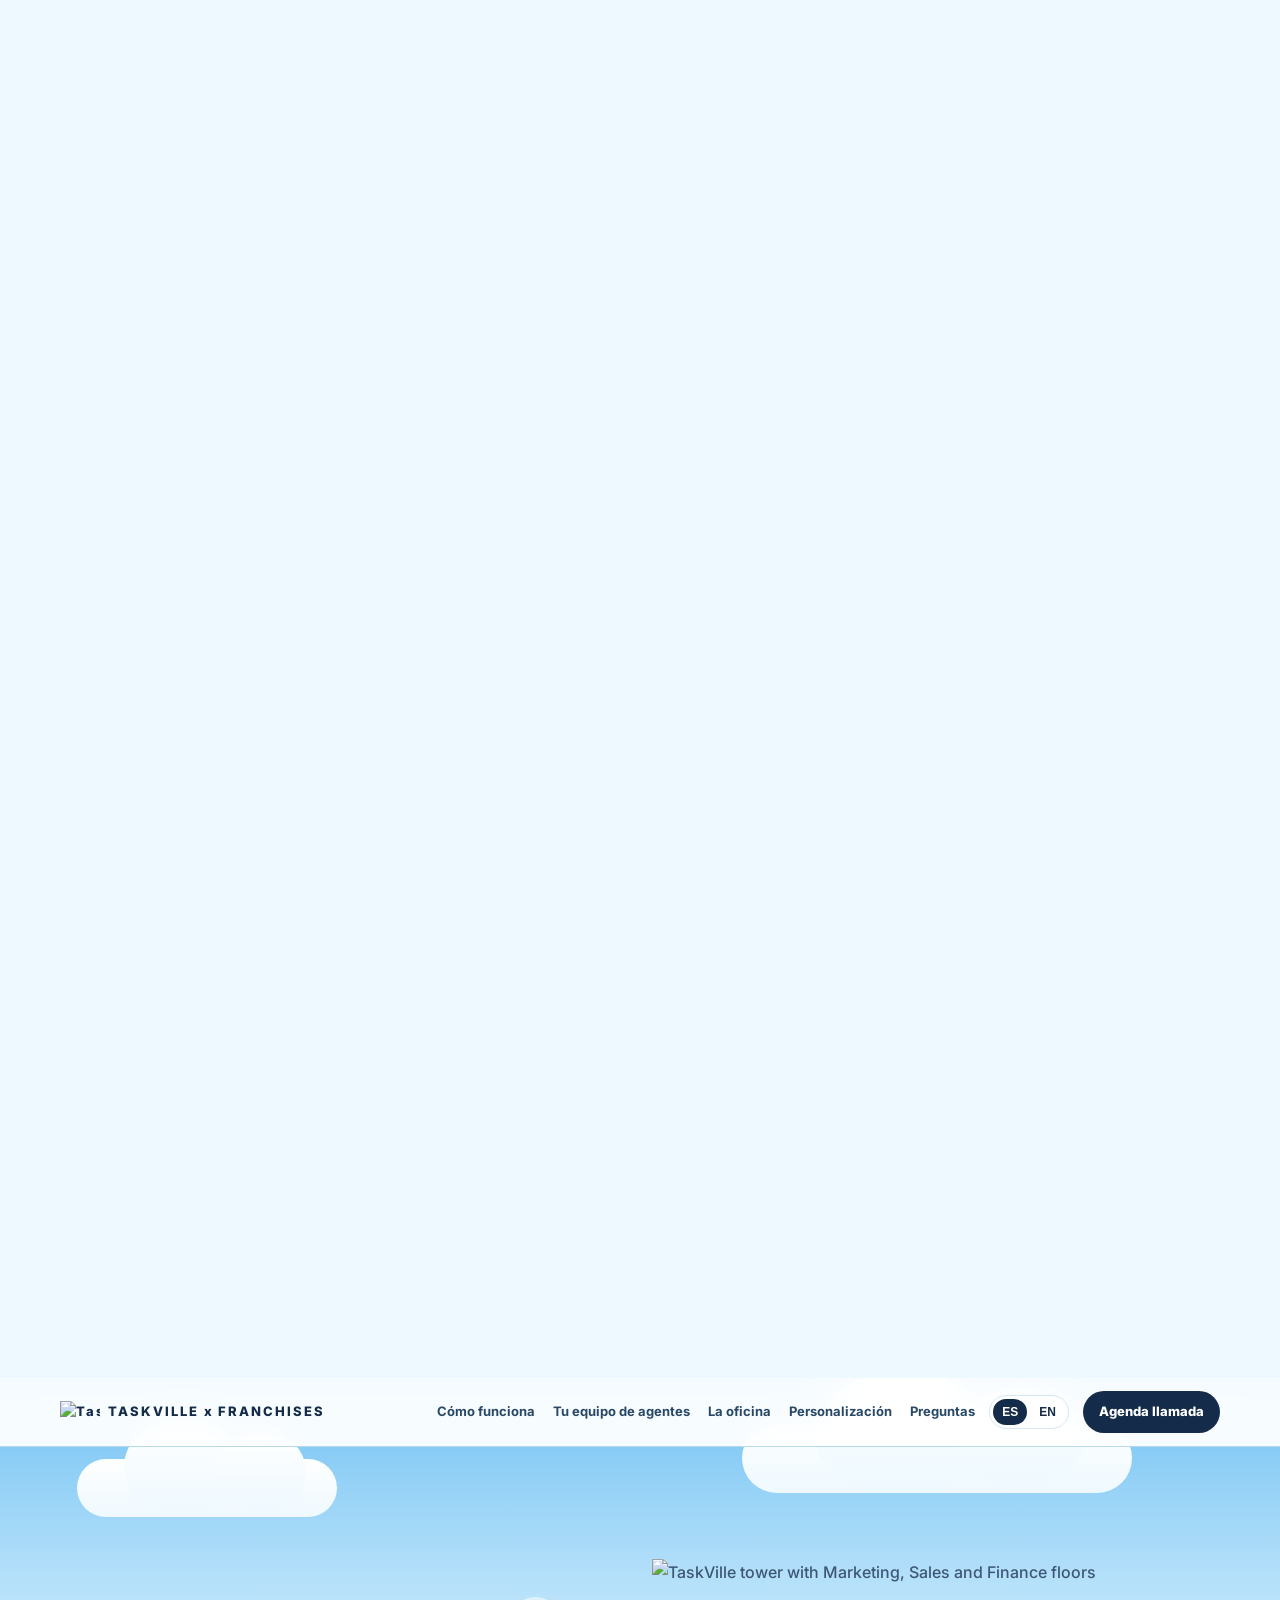
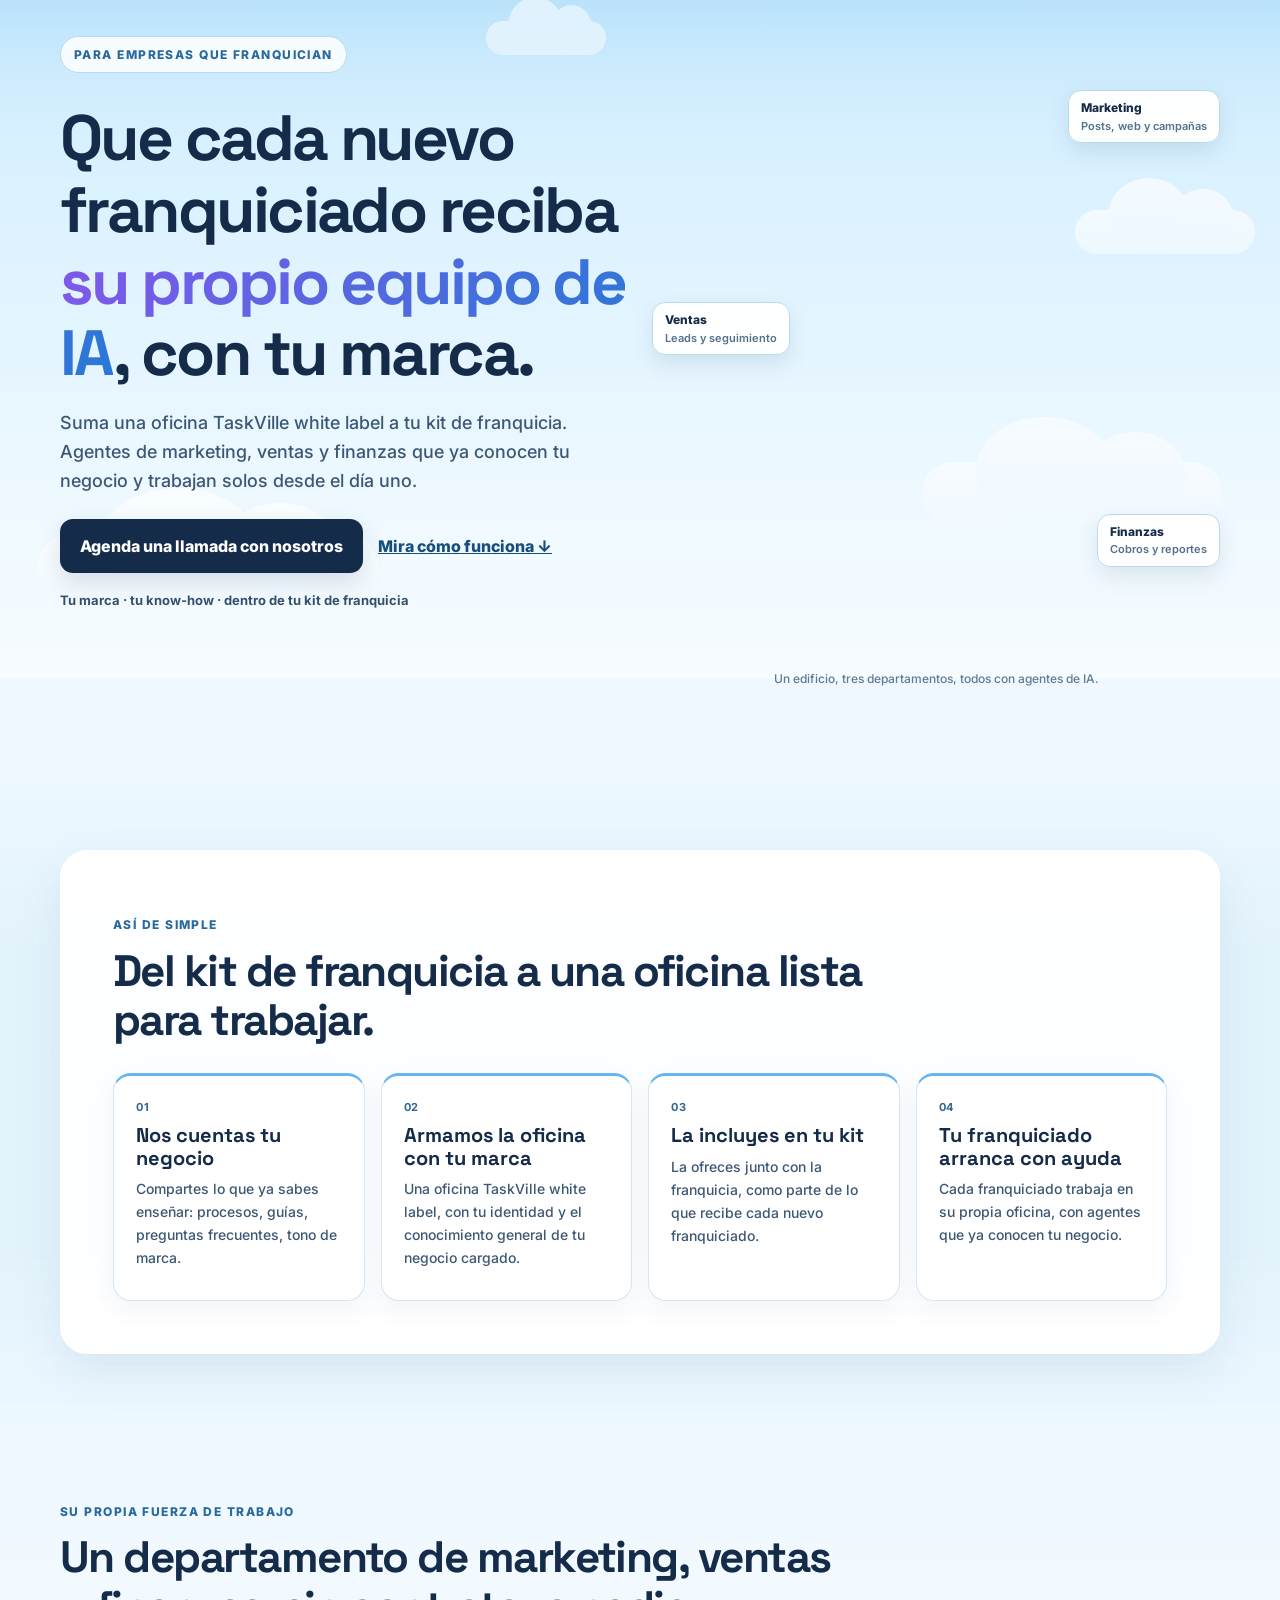
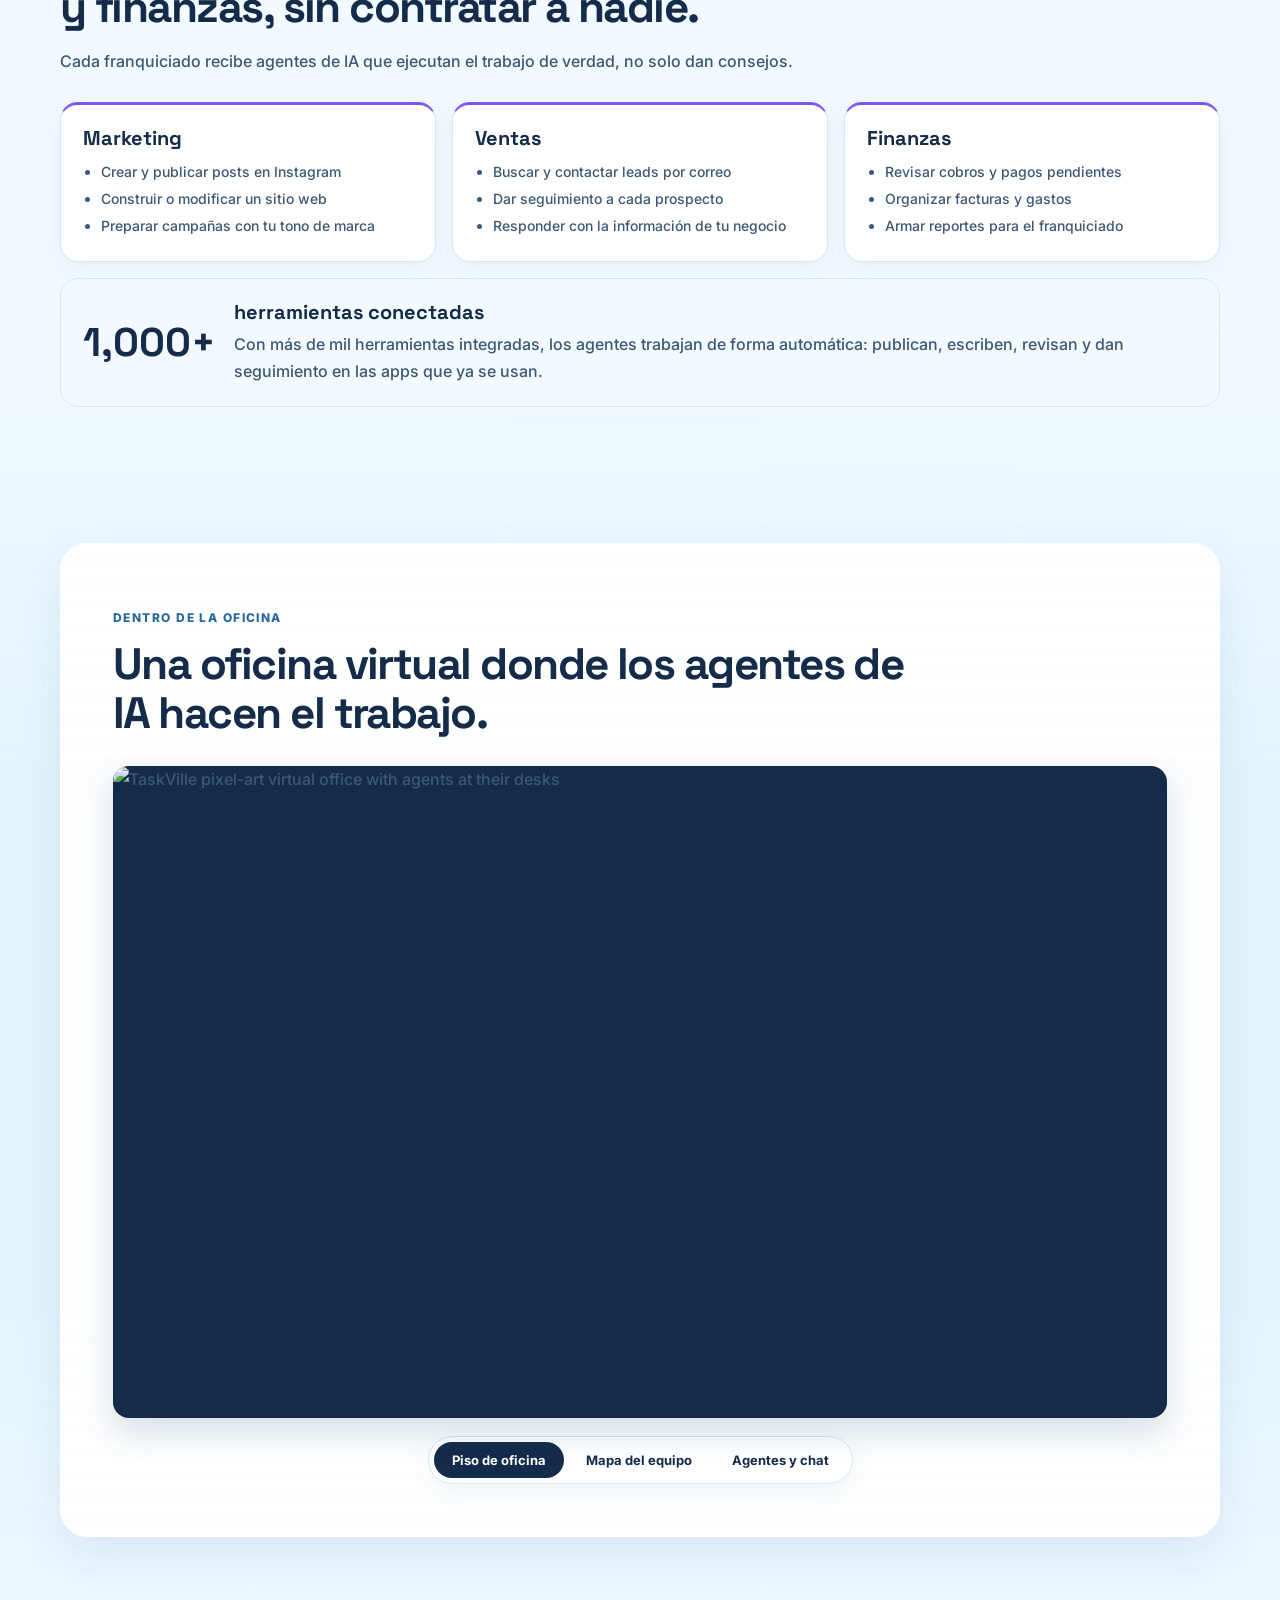
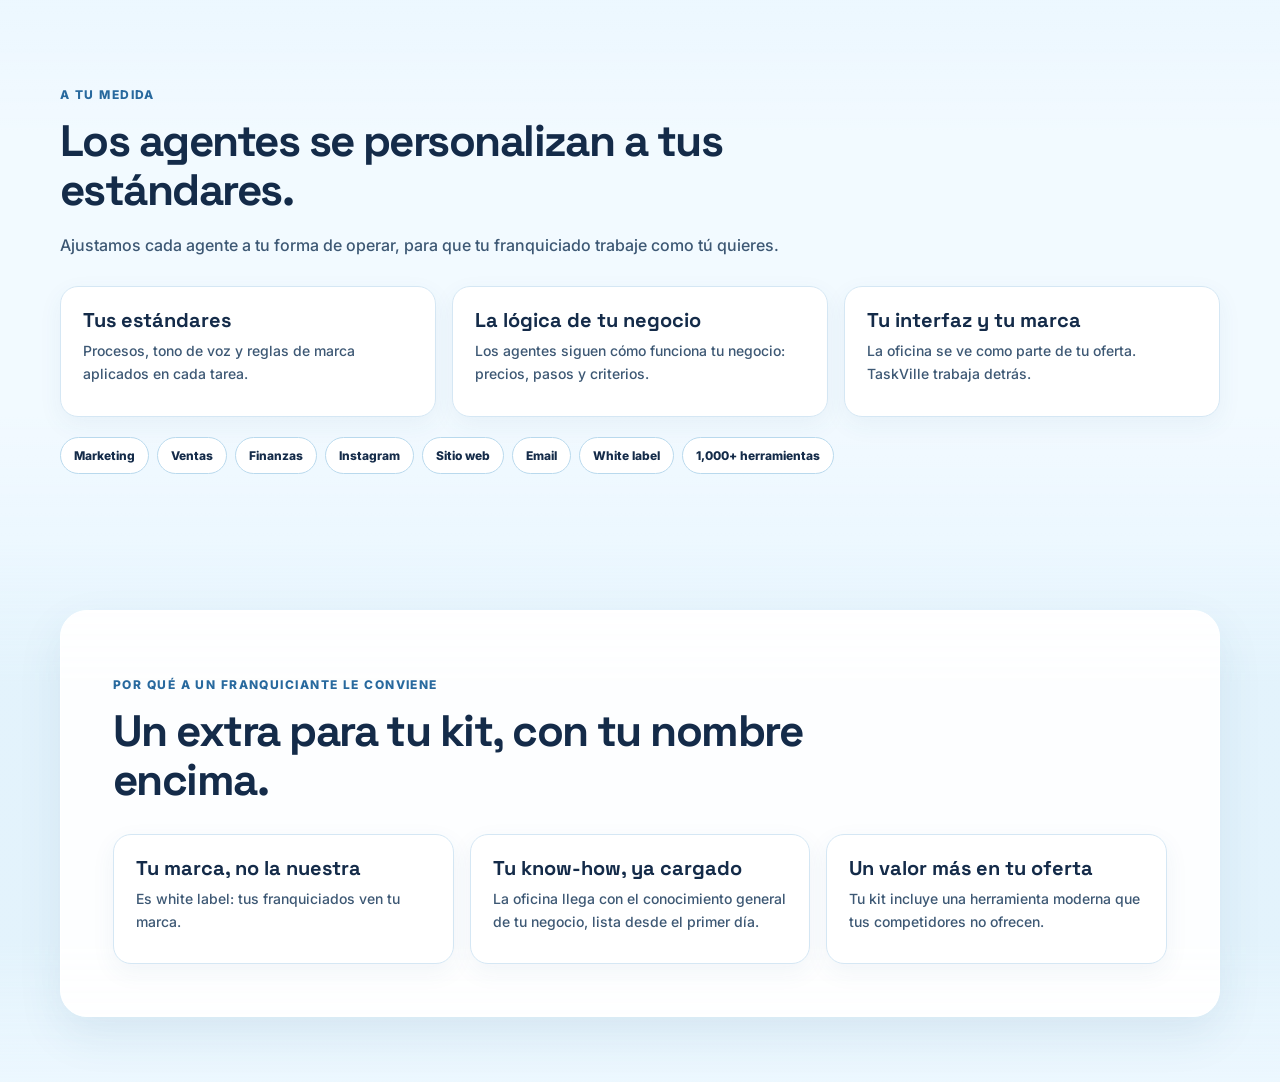
==== commit 0d21aec7: "Rebrand header, footer and title to TaskVille x Franchises" ====
--- a/index.html
+++ b/index.html
@@ -1 +1 @@
-<!doctype html><html lang='es'><head><meta charset='utf-8'><meta name='viewport' content='width=device-width,initial-scale=1'><title>TaskVille x Franquicias | Una oficina con tu marca en cada kit de franquicia</title><meta name='description' content='Suma una oficina TaskVille white label a tu kit de franquicia: agentes de marketing, ventas y finanzas, personalizados a tu negocio.'><link rel='preconnect' href='https://fonts.googleapis.com'><link rel='preconnect' href='https://fonts.gstatic.com' crossorigin><link href='https://fonts.googleapis.com/css2?family=Inter:wght@400;500;600;700&family=Space+Grotesk:wght@500;600;700&display=swap' rel='stylesheet'><style>:root{--ink:#142b49;--text:#3d5874;--muted:#617b95;--blue:#2879c7;--line:#d5e7f4;--mint:#159a76;--shadow:0 18px 45px #22527d18}*{box-sizing:border-box}html{scroll-behavior:smooth;scroll-padding-top:80px}body{margin:0;color:var(--text);font:500 16px/1.65 Inter,Arial,sans-serif;background:#edf8ff;overflow-x:hidden}.sky{position:fixed;inset:0;z-index:-1;overflow:hidden;background:linear-gradient(#79c5f3,#c9ebff 40%,#f6fcff)}.sky i{position:absolute;display:block;background:linear-gradient(#fff,#eef9ff);border-radius:999px}.sky i::before,.sky i::after{content:'';position:absolute;background:linear-gradient(#fff,#eef9ff);border-radius:50%}.sky i::before{left:18%;top:-72%;width:46%;height:172%}.sky i::after{left:54%;top:-48%;width:34%;height:138%}.sky i:nth-child(1){width:260px;height:58px;left:6%;top:9%}.sky i:nth-child(2){width:390px;height:70px;left:58%;top:5%}.sky i:nth-child(3){width:180px;height:44px;left:84%;top:48%;opacity:.7}.sky i:nth-child(4){width:340px;height:64px;left:3%;top:84%;opacity:.72}.sky i:nth-child(5){width:120px;height:34px;left:38%;top:27%;opacity:.55}.sky i:nth-child(6){width:300px;height:62px;left:72%;top:76%;opacity:.6}a{color:inherit}h1,h2,h3{font-family:'Space Grotesk',sans-serif;color:var(--ink);line-height:1.12;margin-top:0}h1{font-size:clamp(36px,5.2vw,64px);letter-spacing:-.04em;margin:18px 0}h2{font-size:clamp(28px,3.8vw,44px);letter-spacing:-.035em;margin:9px 0 14px}h3{font-size:20px;margin:0 0 8px}.wrap{width:min(1160px,calc(100% - 40px));margin:auto}section{padding:68px 0;position:relative;background:linear-gradient(180deg,#fff0 0%,#ffffff47 24%,#ffffff47 76%,#fff0 100%)}.header{position:sticky;top:0;z-index:20;background:#ffffffee;border-bottom:1px solid #b6d8ed;backdrop-filter:blur(14px)}.nav{min-height:68px;display:flex;align-items:center;gap:14px}.brand{display:flex;align-items:center;gap:8px;white-space:nowrap;text-decoration:none;color:var(--ink);font-size:13px;font-weight:800;letter-spacing:.15em}.brand img{width:40px;height:auto}.links{display:flex;align-items:center;gap:18px;margin-left:auto}.links a{font-size:13px;font-weight:700;text-decoration:none;color:#284866;white-space:nowrap}.links a:hover{text-decoration:underline}.nav-cta{background:var(--ink);color:#fff;padding:10px 16px;border-radius:999px;font-size:13px;font-weight:800;text-decoration:none;white-space:nowrap}.lang{display:flex;gap:3px;padding:3px;border:1px solid var(--line);border-radius:999px;background:#fff;flex:none}.lang button{border:0;background:transparent;padding:6px 9px;border-radius:999px;font-weight:700;font-size:12px;color:var(--ink);cursor:pointer}.lang button[aria-pressed=true]{background:var(--ink);color:#fff}.hero{display:grid;grid-template-columns:1fr 1fr;gap:24px;align-items:center;padding-top:44px;padding-bottom:25px}.eyebrow,.kicker{color:#28699e;font-size:12px;font-weight:800;letter-spacing:.12em;text-transform:uppercase}.eyebrow{display:inline-block;padding:8px 13px;background:#ffffffd9;border:1px solid #b9d9ed;border-radius:999px}.gradient{background:linear-gradient(120deg,#8257eb,#2879d5);color:transparent;background-clip:text;-webkit-background-clip:text}.sub{font-size:18px;line-height:1.62}.actions{display:flex;gap:15px;align-items:center;flex-wrap:wrap;margin-top:23px}.btn{display:inline-flex;justify-content:center;align-items:center;padding:14px 20px;border-radius:13px;text-decoration:none;font-weight:800;background:var(--ink);color:#fff;box-shadow:0 9px 22px #142b4923}.textlink{font-weight:800;color:#174e7c}.trust{margin-top:17px;color:#33516e;font-size:13px;font-weight:700}.hero-visual{display:flex;justify-content:center;min-width:0}.tower{width:min(100%,570px);position:relative;margin:0}.tower img{display:block;width:100%;height:auto}.floor{position:absolute;z-index:2;padding:9px 12px;max-width:170px;background:#fffffff2;border:1px solid #b9d9ed;border-radius:13px;box-shadow:0 9px 22px #26537820;color:var(--ink);font-size:12px;line-height:1.3;font-weight:800}.floor small{display:block;color:#55708b;font-size:11px;font-weight:600;margin-top:3px}.f-mk{right:0;top:18%}.f-sa{left:0;top:47%}.f-fi{right:0;top:76%}.tower figcaption{text-align:center;color:var(--muted);font-size:12px;margin-top:5px}.section-head{max-width:800px;margin-bottom:28px}.section-head p{max-width:760px}.panel{width:min(1160px,calc(100% - 30px));margin:auto;padding:clamp(24px,5vw,52px);background:#ffffffed;border:1px solid #fff;border-radius:27px;box-shadow:var(--shadow)}.soft{background:linear-gradient(180deg,#fff0 0%,#dff1fbb8 26%,#dff1fbb8 74%,#fff0 100%)}.grid{display:grid;grid-template-columns:repeat(auto-fit,minmax(240px,1fr));gap:16px}.card{padding:22px;background:#fff;border:1px solid var(--line);border-radius:18px;box-shadow:0 8px 23px #30648c10}.card p{font-size:14px;margin:0 0 8px}.step{border-top:3px solid #67b7ee}.step b{display:block;color:#316594;font-size:11px;letter-spacing:.08em;margin-bottom:8px}.dept{border-top:3px solid #8257eb}.dept ul{margin:8px 0 0;padding-left:18px;font-size:14px}.dept li{padding:2px 0}.chips{display:flex;flex-wrap:wrap;gap:8px;margin-top:20px}.chip{padding:8px 13px;background:#fff;border:1px solid #b9d9ed;border-radius:999px;font-size:12px;font-weight:800;color:var(--ink)}.gallery{position:relative;border-radius:16px;overflow:hidden;background:#142b49;aspect-ratio:1536/950;box-shadow:0 14px 34px #22527d30}.gallery img{position:absolute;inset:0;width:100%;height:100%;object-fit:cover;object-position:top center;opacity:0;transition:opacity .7s ease}.gallery img.on{opacity:1}.toggle{display:flex;justify-content:center;margin-top:18px}.pills{display:inline-flex;gap:4px;padding:5px;background:#fff;border:1px solid var(--line);border-radius:999px;box-shadow:0 8px 23px #30648c10;max-width:100%}.pills button{border:0;background:transparent;padding:10px 18px;border-radius:999px;font:700 13px Inter,sans-serif;color:var(--ink);cursor:pointer;white-space:nowrap;transition:background .25s,color .25s}.pills button[aria-pressed=true]{background:var(--ink);color:#fff}.big{display:flex;gap:18px;align-items:center;background:#f3faff;border:1px solid var(--line);border-radius:18px;padding:22px;margin-top:16px}.big strong{font:700 40px 'Space Grotesk';color:var(--ink);white-space:nowrap}.win{display:flex;align-items:center;gap:18px;background:#f3faff;border:1px solid var(--line);border-radius:18px;padding:20px}.win img{width:68px;height:auto}.badge{color:#805b00;background:#fff1bd;border-radius:999px;padding:6px 10px;font-size:11px;font-weight:800;letter-spacing:.07em}.faq details{background:#fff;border:1px solid #d4e5f1;border-radius:13px;padding:15px 18px;margin-bottom:10px}.faq summary{cursor:pointer;color:var(--ink);font:700 16px 'Space Grotesk';list-style:none;position:relative;padding-right:30px}.faq summary::-webkit-details-marker{display:none}.faq summary:after{content:'+';position:absolute;right:0;top:0;color:#316594;font-size:21px;line-height:1}.faq details[open] summary:after{content:'\2212'}.faq p{font-size:14px;margin:8px 0 0}.cta-panel{padding:clamp(24px,4vw,42px);background:linear-gradient(130deg,#e3f5ff,#fff);border:1px solid var(--line);border-radius:23px;box-shadow:var(--shadow)}.note{font-size:12px;color:var(--muted);margin-top:11px}footer{padding:24px 0;background:#ffffffeb;border-top:1px solid var(--line)}footer .row{display:flex;justify-content:space-between;align-items:center;gap:15px;flex-wrap:wrap}footer p{font-size:12px;color:var(--muted);margin:0}.en,.es{display:none!important}body[data-lang=en] .en,body[data-lang=es] .es{display:revert!important}@media(max-width:980px){.hero{grid-template-columns:1fr;padding-top:30px}.hero-visual{width:min(100%,560px);margin:auto}.links{display:none}.nav{margin-left:0}.lang{margin-left:auto}}@media(max-width:600px){.wrap{width:calc(100% - 28px)}section{padding:48px 0}.nav{min-height:58px;gap:8px}.brand{font-size:11px;letter-spacing:.1em}.brand img{width:32px}.brand span.word{display:none}.nav-cta{padding:9px 12px;font-size:12px}.lang button{padding:6px 8px;font-size:11px}.hero h1{font-size:34px}.sub{font-size:16px}.actions{flex-direction:column;align-items:stretch}.actions>*{text-align:center}.floor{max-width:128px;font-size:10px;padding:7px 8px}.floor small{font-size:9px}.panel{width:calc(100% - 16px);padding:22px 16px}.big{flex-direction:column;align-items:flex-start}.big strong{font-size:34px}.win{align-items:flex-start}.pills{width:100%;overflow-x:auto}.pills button{padding:9px 12px;font-size:12px}}</style></head><body data-lang='es'><div class='sky' aria-hidden='true'><i></i><i></i><i></i><i></i><i></i><i></i></div><header class='header'><div class='wrap nav'><a class='brand' href='#top'><img src='https://7c29b10336c7c5ef7e59bc7209cbaf71.cdn.bubble.io/f1791822396373x307512245030434200/dynamiccontent.properties.png' alt='TaskVille logo'><span class='word'>TASKVILLE</span></a><nav class='links' aria-label='Main'><a href='#como'><span class='es'>Cómo funciona</span><span class='en'>How it works</span></a><a href='#equipo'><span class='es'>Tu equipo de agentes</span><span class='en'>Your agent team</span></a><a href='#oficina'><span class='es'>La oficina</span><span class='en'>The office</span></a><a href='#personaliza'><span class='es'>Personalización</span><span class='en'>Customization</span></a><a href='#faq'><span class='es'>Preguntas</span><span class='en'>FAQ</span></a></nav><div class='lang' aria-label='Language'><button type='button' data-lang-button='es' aria-pressed='true'>ES</button><button type='button' data-lang-button='en' aria-pressed='false'>EN</button></div><a class='nav-cta' href='https://calendly.com/hello-taskville/potential-client-call' target='_blank' rel='noopener'><span class='es'>Agenda llamada</span><span class='en'>Book a call</span></a></div></header><main id='top'><section><div class='wrap hero'><div class='hero-copy'><p class='eyebrow'><span class='es'>Para empresas que franquician</span><span class='en'>For franchisor companies</span></p><h1 class='es'>Que cada nuevo franquiciado reciba <span class='gradient'>su propio equipo de IA</span>, con tu marca.</h1><h1 class='en'>Give every new franchisee <span class='gradient'>their own AI workforce</span>, in your brand.</h1><p class='sub es'>Suma una oficina TaskVille white label a tu kit de franquicia. Agentes de marketing, ventas y finanzas que ya conocen tu negocio y trabajan solos desde el día uno.</p><p class='sub en'>Add a white-label TaskVille office to your franchise kit. Marketing, sales and finance agents that already know your business and work on their own from day one.</p><div class='actions'><a class='btn' href='https://calendly.com/hello-taskville/potential-client-call' target='_blank' rel='noopener'><span class='es'>Agenda una llamada con nosotros</span><span class='en'>Book a call with us</span></a><a class='textlink' href='#como'><span class='es'>Mira cómo funciona ↓</span><span class='en'>See how it works ↓</span></a></div><p class='trust es'>Tu marca · tu know-how · dentro de tu kit de franquicia</p><p class='trust en'>Your brand · your know-how · inside your franchise kit</p></div><div class='hero-visual'><figure class='tower'><img src='https://7c29b10336c7c5ef7e59bc7209cbaf71.cdn.bubble.io/f1792485103176x644709222852288800/Gemini_Generated_Image_unfa4unfa4unfa4u.png' alt='TaskVille tower with Marketing, Sales and Finance floors' width='928' height='1152'><span class='floor f-mk'><span class='es'>Marketing<small>Posts, web y campañas</small></span><span class='en'>Marketing<small>Posts, web and campaigns</small></span></span><span class='floor f-sa'><span class='es'>Ventas<small>Leads y seguimiento</small></span><span class='en'>Sales<small>Leads and follow-up</small></span></span><span class='floor f-fi'><span class='es'>Finanzas<small>Cobros y reportes</small></span><span class='en'>Finance<small>Payments and reports</small></span></span><figcaption><span class='es'>Un edificio, tres departamentos, todos con agentes de IA.</span><span class='en'>One building, three departments, all run by AI agents.</span></figcaption></figure></div></div></section><section id='como' class='soft'><div class='panel'><div class='section-head'><p class='kicker'><span class='es'>Así de simple</span><span class='en'>Simple as that</span></p><h2 class='es'>Del kit de franquicia a una oficina lista para trabajar.</h2><h2 class='en'>From franchise kit to an office ready to work.</h2></div><div class='grid'><article class='card step'><b>01</b><h3 class='es'>Nos cuentas tu negocio</h3><h3 class='en'>You tell us about your business</h3><p class='es'>Compartes lo que ya sabes enseñar: procesos, guías, preguntas frecuentes, tono de marca.</p><p class='en'>You share what you already teach: processes, guides, FAQs, brand tone.</p></article><article class='card step'><b>02</b><h3 class='es'>Armamos la oficina con tu marca</h3><h3 class='en'>We build the office in your brand</h3><p class='es'>Una oficina TaskVille white label, con tu identidad y el conocimiento general de tu negocio cargado.</p><p class='en'>A white-label TaskVille office with your identity and your business's general know-how loaded.</p></article><article class='card step'><b>03</b><h3 class='es'>La incluyes en tu kit</h3><h3 class='en'>You include it in your kit</h3><p class='es'>La ofreces junto con la franquicia, como parte de lo que recibe cada nuevo franquiciado.</p><p class='en'>You offer it with the franchise, as part of what every new franchisee receives.</p></article><article class='card step'><b>04</b><h3 class='es'>Tu franquiciado arranca con ayuda</h3><h3 class='en'>Your franchisee starts with help</h3><p class='es'>Cada franquiciado trabaja en su propia oficina, con agentes que ya conocen tu negocio.</p><p class='en'>Each franchisee works in their own office, with agents that already know your business.</p></article></div></div></section><section id='equipo'><div class='wrap'><div class='section-head'><p class='kicker'><span class='es'>Su propia fuerza de trabajo</span><span class='en'>Their own workforce</span></p><h2 class='es'>Un departamento de marketing, ventas y finanzas, sin contratar a nadie.</h2><h2 class='en'>A marketing, sales and finance department, without hiring anyone.</h2><p class='es'>Cada franquiciado recibe agentes de IA que ejecutan el trabajo de verdad, no solo dan consejos.</p><p class='en'>Every franchisee gets AI agents that do the actual work, not just give advice.</p></div><div class='grid'><article class='card dept'><h3>Marketing</h3><ul class='es'><li>Crear y publicar posts en Instagram</li><li>Construir o modificar un sitio web</li><li>Preparar campañas con tu tono de marca</li></ul><ul class='en'><li>Create and publish Instagram posts</li><li>Build or modify a website</li><li>Prepare campaigns in your brand tone</li></ul></article><article class='card dept'><h3 class='es'>Ventas</h3><h3 class='en'>Sales</h3><ul class='es'><li>Buscar y contactar leads por correo</li><li>Dar seguimiento a cada prospecto</li><li>Responder con la información de tu negocio</li></ul><ul class='en'><li>Find and reach leads by email</li><li>Follow up with every prospect</li><li>Reply using your business knowledge</li></ul></article><article class='card dept'><h3 class='es'>Finanzas</h3><h3 class='en'>Finance</h3><ul class='es'><li>Revisar cobros y pagos pendientes</li><li>Organizar facturas y gastos</li><li>Armar reportes para el franquiciado</li></ul><ul class='en'><li>Check payments and pending charges</li><li>Organize invoices and expenses</li><li>Build reports for the franchisee</li></ul></article></div><div class='big'><strong>1,000+</strong><div><h3 class='es'>herramientas conectadas</h3><h3 class='en'>connected tools</h3><p class='es' style='margin:0'>Con más de mil herramientas integradas, los agentes trabajan de forma automática: publican, escriben, revisan y dan seguimiento en las apps que ya se usan.</p><p class='en' style='margin:0'>With over a thousand integrated tools, agents work automatically: they post, write, check and follow up inside the apps people already use.</p></div></div></div></section><section id='oficina' class='soft'><div class='panel'><div class='section-head'><p class='kicker'><span class='es'>Dentro de la oficina</span><span class='en'>Inside the office</span></p><h2 class='es'>Una oficina virtual donde los agentes de IA hacen el trabajo.</h2><h2 class='en'>A virtual office where AI agents do the work.</h2></div><div class='gallery' id='gallery'><img class='on' src='https://7c29b10336c7c5ef7e59bc7209cbaf71.cdn.bubble.io/f1792487210861x729834624181186200/Captura%20de%20pantalla%202026-10-20%20a%20la%28s%29%203.03.02%E2%80%AFa.m..png' alt='TaskVille pixel-art virtual office with agents at their desks' width='1536' height='950'><img src='https://7c29b10336c7c5ef7e59bc7209cbaf71.cdn.bubble.io/f1792534249159x687927094074796200/Captura%20de%20pantalla%202026-10-20%20a%20la%28s%29%204.10.41%E2%80%AFp.m..png' alt='TaskVille office map view showing agents, connected apps and live energy' loading='lazy'><img src='https://7c29b10336c7c5ef7e59bc7209cbaf71.cdn.bubble.io/f1792513807592x309301202110757760/taskville-agents-view.jpg' alt='TaskVille agents view with the team on the map and a live chat with an agent' loading='lazy'></div><div class='toggle'><div class='pills' role='group' aria-label='Office views'><button type='button' data-slide='0' aria-pressed='true'><span class='es'>Piso de oficina</span><span class='en'>Office floor</span></button><button type='button' data-slide='1' aria-pressed='false'><span class='es'>Mapa del equipo</span><span class='en'>Team map</span></button><button type='button' data-slide='2' aria-pressed='false'><span class='es'>Agentes y chat</span><span class='en'>Agents &amp; chat</span></button></div></div></div></section><section id='personaliza'><div class='wrap'><div class='section-head'><p class='kicker'><span class='es'>A tu medida</span><span class='en'>Made to measure</span></p><h2 class='es'>Los agentes se personalizan a tus estándares.</h2><h2 class='en'>Agents are customized to your standards.</h2><p class='es'>Ajustamos cada agente a tu forma de operar, para que tu franquiciado trabaje como tú quieres.</p><p class='en'>We tailor every agent to the way you operate, so your franchisee works the way you want.</p></div><div class='grid'><article class='card'><h3 class='es'>Tus estándares</h3><h3 class='en'>Your standards</h3><p class='es'>Procesos, tono de voz y reglas de marca aplicados en cada tarea.</p><p class='en'>Processes, tone of voice and brand rules applied to every task.</p></article><article class='card'><h3 class='es'>La lógica de tu negocio</h3><h3 class='en'>Your business logic</h3><p class='es'>Los agentes siguen cómo funciona tu negocio: precios, pasos y criterios.</p><p class='en'>Agents follow how your business works: pricing, steps and criteria.</p></article><article class='card'><h3 class='es'>Tu interfaz y tu marca</h3><h3 class='en'>Your UI and brand</h3><p class='es'>La oficina se ve como parte de tu oferta. TaskVille trabaja detrás.</p><p class='en'>The office looks like part of your offer. TaskVille works behind it.</p></article></div><div class='chips'><span class='chip'>Marketing</span><span class='chip'><span class='es'>Ventas</span><span class='en'>Sales</span></span><span class='chip'><span class='es'>Finanzas</span><span class='en'>Finance</span></span><span class='chip'>Instagram</span><span class='chip'><span class='es'>Sitio web</span><span class='en'>Website</span></span><span class='chip'>Email</span><span class='chip'>White label</span><span class='chip'>1,000+ <span class='es'>herramientas</span><span class='en'>tools</span></span></div></div></section><section class='soft'><div class='panel'><div class='section-head'><p class='kicker'><span class='es'>Por qué a un franquiciante le conviene</span><span class='en'>Why franchisors like it</span></p><h2 class='es'>Un extra para tu kit, con tu nombre encima.</h2><h2 class='en'>An extra for your kit, with your name on it.</h2></div><div class='grid'><article class='card'><h3 class='es'>Tu marca, no la nuestra</h3><h3 class='en'>Your brand, not ours</h3><p class='es'>Es white label: tus franquiciados ven tu marca.</p><p class='en'>It is white label: your franchisees see your brand.</p></article><article class='card'><h3 class='es'>Tu know-how, ya cargado</h3><h3 class='en'>Your know-how, preloaded</h3><p class='es'>La oficina llega con el conocimiento general de tu negocio, lista desde el primer día.</p><p class='en'>The office arrives with your general know-how, ready from day one.</p></article><article class='card'><h3 class='es'>Un valor más en tu oferta</h3><h3 class='en'>More value in your offer</h3><p class='es'>Tu kit incluye una herramienta moderna que tus competidores no ofrecen.</p><p class='en'>Your kit includes a modern tool your competitors don't offer.</p></article></div></div></section><section><div class='wrap'><div class='win'><img src='https://7c29b10336c7c5ef7e59bc7209cbaf71.cdn.bubble.io/f1791822396373x307512245030434200/dynamiccontent.properties.png' alt='TaskVille logo'><div><span class='badge'>POSIBLE NACIONAL 2026 · <span class='es'>GANADOR</span><span class='en'>WINNER</span></span><h3 class='es'>TaskVille fue reconocido en México.</h3><h3 class='en'>TaskVille was recognized in Mexico.</h3><p class='es' style='margin:0'>Una oficina virtual de IA hecha para que el trabajo útil sea más fácil.</p><p class='en' style='margin:0'>A virtual AI office built to make useful work easier.</p></div></div></div></section><section id='faq' class='soft'><div class='wrap'><div class='section-head'><p class='kicker'><span class='es'>Preguntas frecuentes</span><span class='en'>FAQ</span></p><h2 class='es'>Lo que conviene saber.</h2><h2 class='en'>Good to know.</h2></div><div class='faq'><details><summary class='es'>¿Qué ofrezco exactamente a mis franquiciados?</summary><summary class='en'>What exactly do I offer my franchisees?</summary><p class='es'>Una oficina TaskVille con tu marca, incluida en el kit, con agentes de marketing, ventas y finanzas cargados con el know-how general de tu negocio.</p><p class='en'>A TaskVille office in your brand, included in the kit, with marketing, sales and finance agents loaded with your general know-how.</p></details><details><summary class='es'>¿Qué pueden hacer los agentes?</summary><summary class='en'>What can the agents do?</summary><p class='es'>Crear posts en Instagram, construir o modificar un sitio web, contactar leads por correo y apoyar tareas de finanzas, con más de 1,000 herramientas conectadas.</p><p class='en'>Create Instagram posts, build or modify a website, reach leads by email and support finance tasks, with over 1,000 connected tools.</p></details><details><summary class='es'>¿Se pueden personalizar?</summary><summary class='en'>Can they be customized?</summary><p class='es'>Sí. Los adaptamos a tus estándares, la lógica de tu negocio y tu interfaz. Lo definimos juntos en la llamada.</p><p class='en'>Yes. We adapt them to your standards, business logic and UI. We define it together on the call.</p></details><details><summary class='es'>¿Qué significa white label?</summary><summary class='en'>What does white label mean?</summary><p class='es'>Que la oficina se presenta con tu marca. Tus franquiciados la ven como parte de tu oferta.</p><p class='en'>The office is presented under your brand. Your franchisees see it as part of your offer.</p></details><details><summary class='es'>¿Cuánto cuesta?</summary><summary class='en'>How much does it cost?</summary><p class='es'>Depende de cuántos franquiciados y qué alcance. Lo vemos en una llamada con nuestro co-fundador.</p><p class='en'>It depends on how many franchisees and what scope. We'll go through it on a call with our co-founder.</p></details></div></div></section><section id='contacto'><div class='wrap'><div class='cta-panel'><p class='kicker'><span class='es'>Siguiente paso</span><span class='en'>Next step</span></p><h2 class='es'>Hablemos de tu kit de franquicia.</h2><h2 class='en'>Let's talk about your franchise kit.</h2><p class='es'>Agenda una llamada y vemos cómo sería una oficina TaskVille con tu marca para tus nuevos franquiciados.</p><p class='en'>Book a call and we'll look at what a TaskVille office in your brand could be for your new franchisees.</p><a class='btn' href='https://calendly.com/hello-taskville/potential-client-call' target='_blank' rel='noopener'><span class='es'>Agenda una llamada</span><span class='en'>Book a call</span></a><p class='note es'>Sin compromiso.</p><p class='note en'>No commitment.</p></div></div></section></main><footer><div class='wrap row'><a class='brand' href='#top'><img src='https://7c29b10336c7c5ef7e59bc7209cbaf71.cdn.bubble.io/f1791822396373x307512245030434200/dynamiccontent.properties.png' alt='TaskVille logo'><span>TASKVILLE</span></a><p>TaskVille x Business · taskville.co</p></div></footer><script>(function(){var b=document.body,bs=[].slice.call(document.querySelectorAll('[data-lang-button]'));function s(l){b.dataset.lang=l;document.documentElement.lang=l;bs.forEach(function(x){x.setAttribute('aria-pressed',String(x.dataset.langButton===l))});try{localStorage.setItem('tv-f-lang',l)}catch(e){}}bs.forEach(function(x){x.addEventListener('click',function(){s(x.dataset.langButton)})});try{var l=localStorage.getItem('tv-f-lang');if(l==='en'||l==='es')s(l)}catch(e){}var imgs=[].slice.call(document.querySelectorAll('#gallery img')),pb=[].slice.call(document.querySelectorAll('[data-slide]')),cur=0,t;function show(i){cur=i;imgs.forEach(function(m,k){m.classList.toggle('on',k===i)});pb.forEach(function(p,k){p.setAttribute('aria-pressed',String(k===i))})}function auto(){clearInterval(t);t=setInterval(function(){show((cur+1)%imgs.length)},5000)}pb.forEach(function(p){p.addEventListener('click',function(){show(+p.dataset.slide);auto()})});auto()})();</script></body></html>+<!doctype html><html lang='es'><head><meta charset='utf-8'><meta name='viewport' content='width=device-width,initial-scale=1'><title>TaskVille x Franchises</title></head><body><script>fetch('page.html').then(function(r){return r.text()}).then(function(t){t=t.replace('TaskVille x Franquicias','TaskVille x Franchises').replace(/(class=.word.>TASKVILLE)</,'$1 x FRANCHISES<').replace('TaskVille x Business','TaskVille x Franchises');document.open();document.write(t);document.close()})</script></body></html>
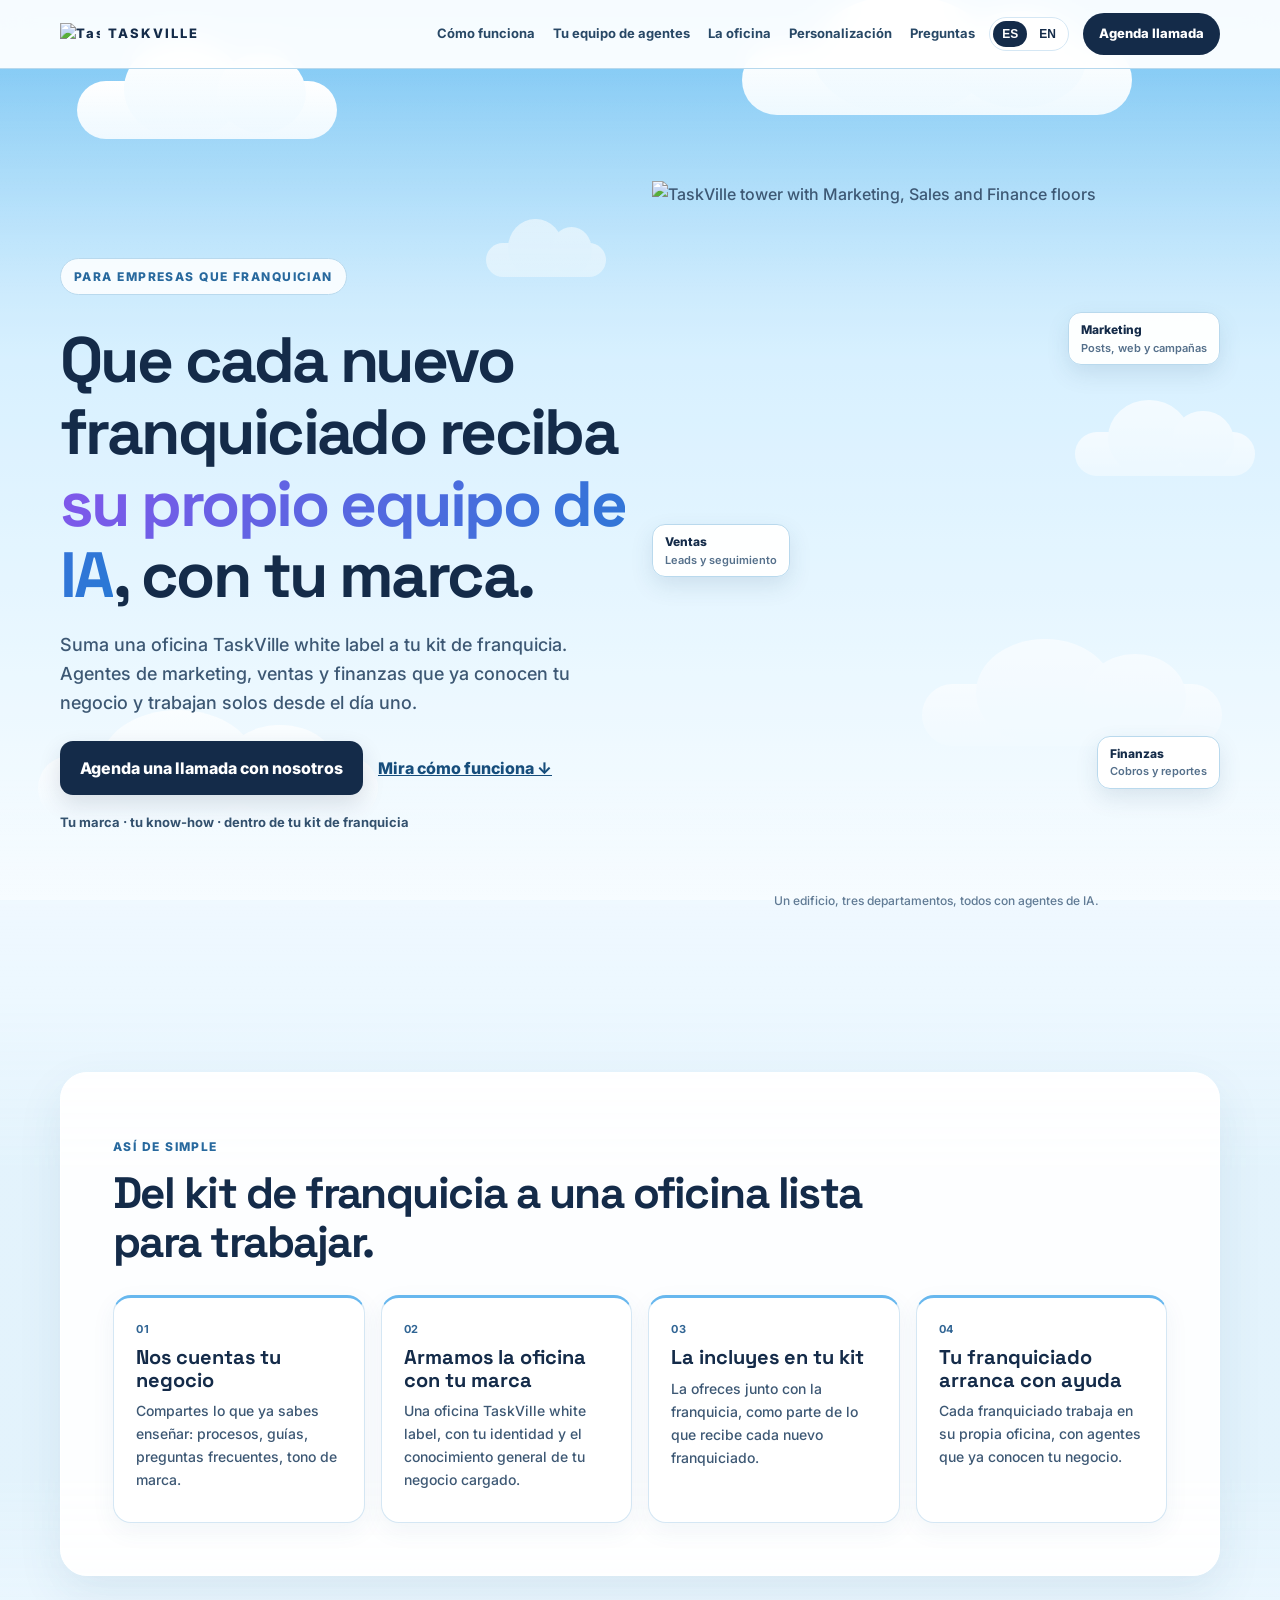
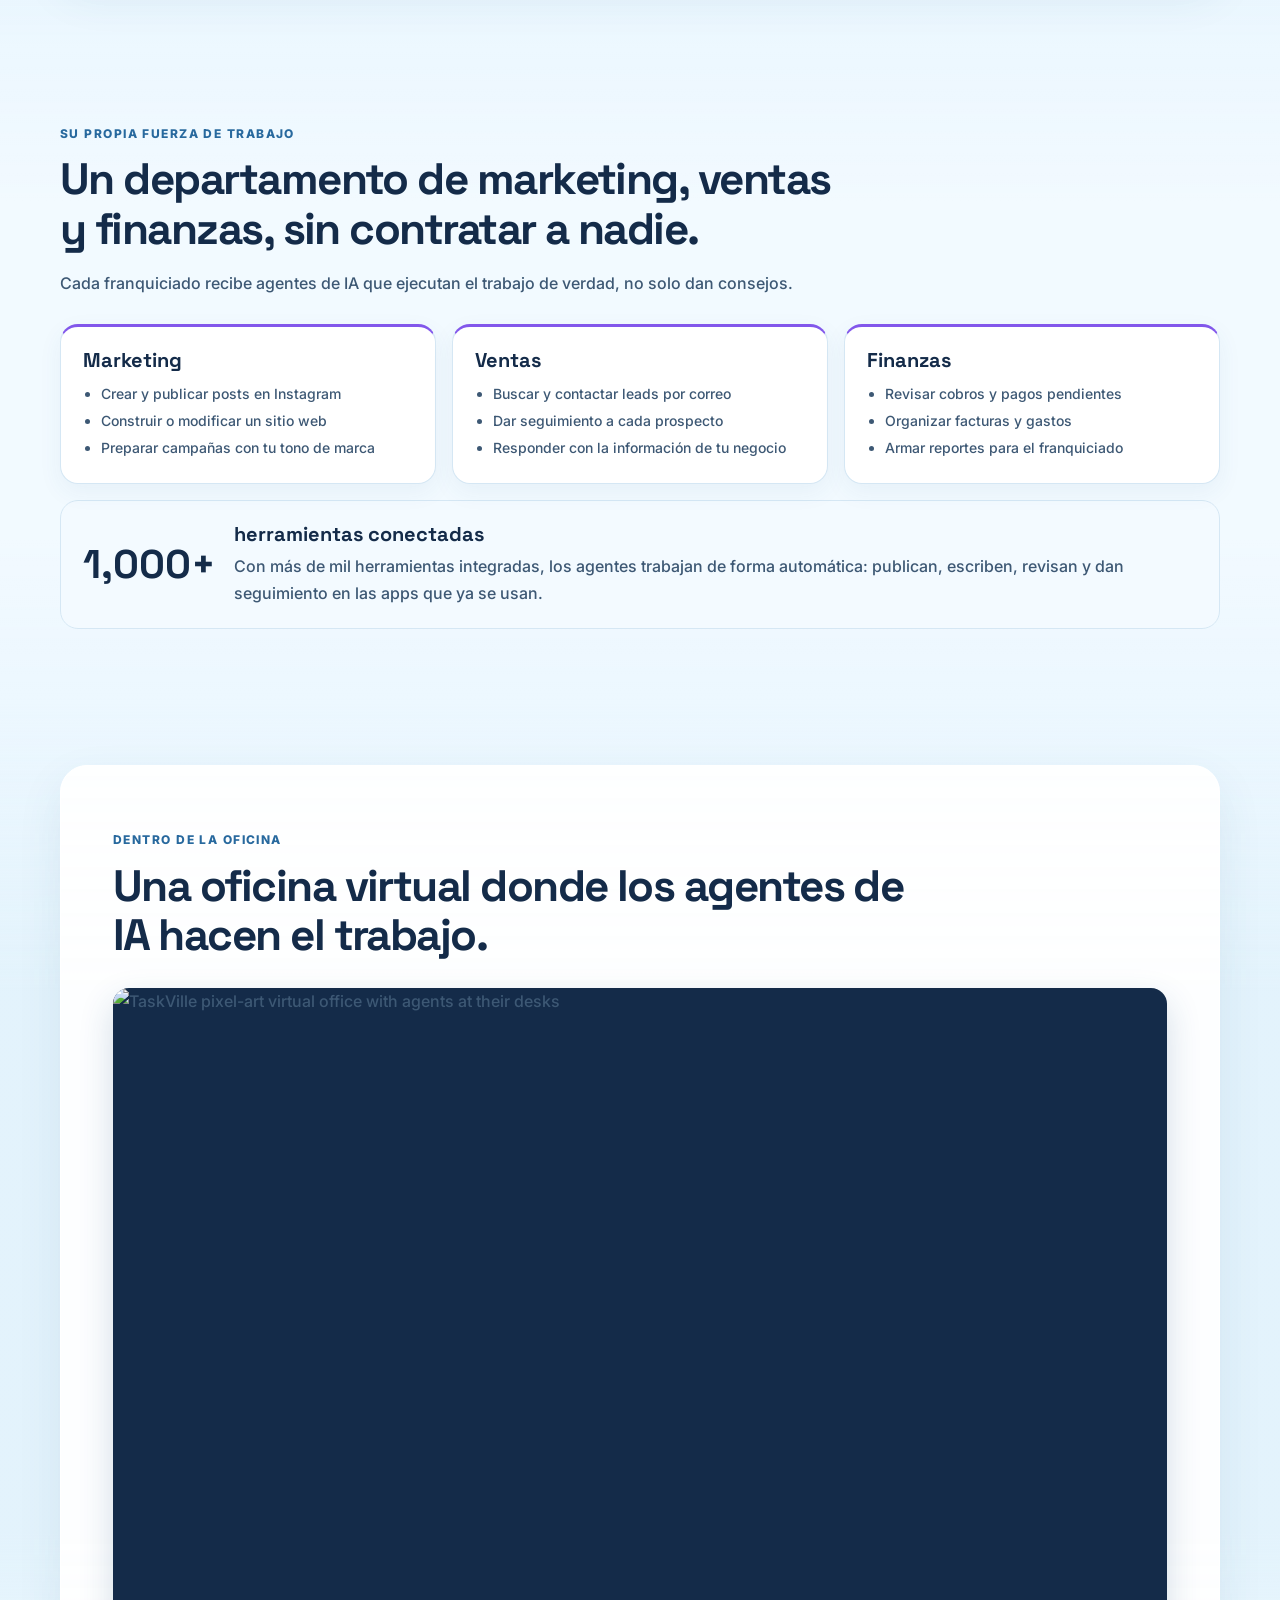
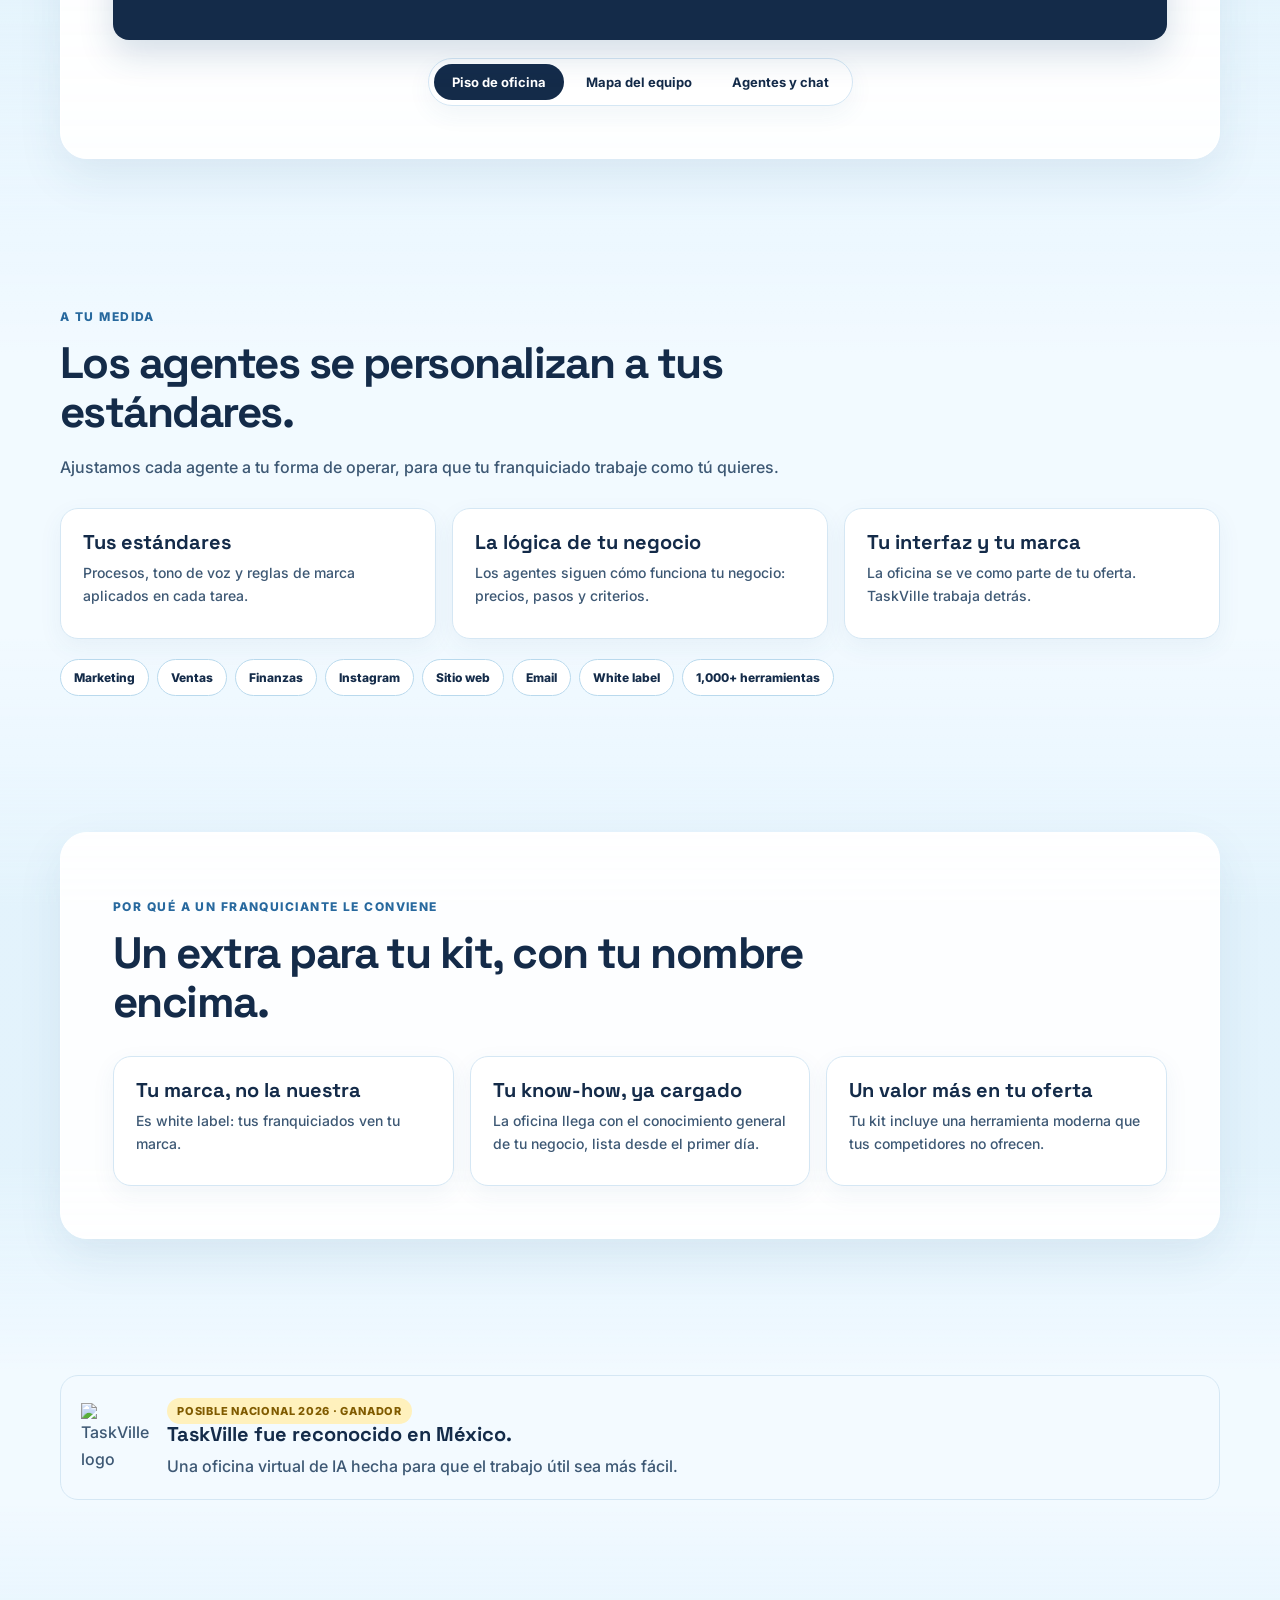
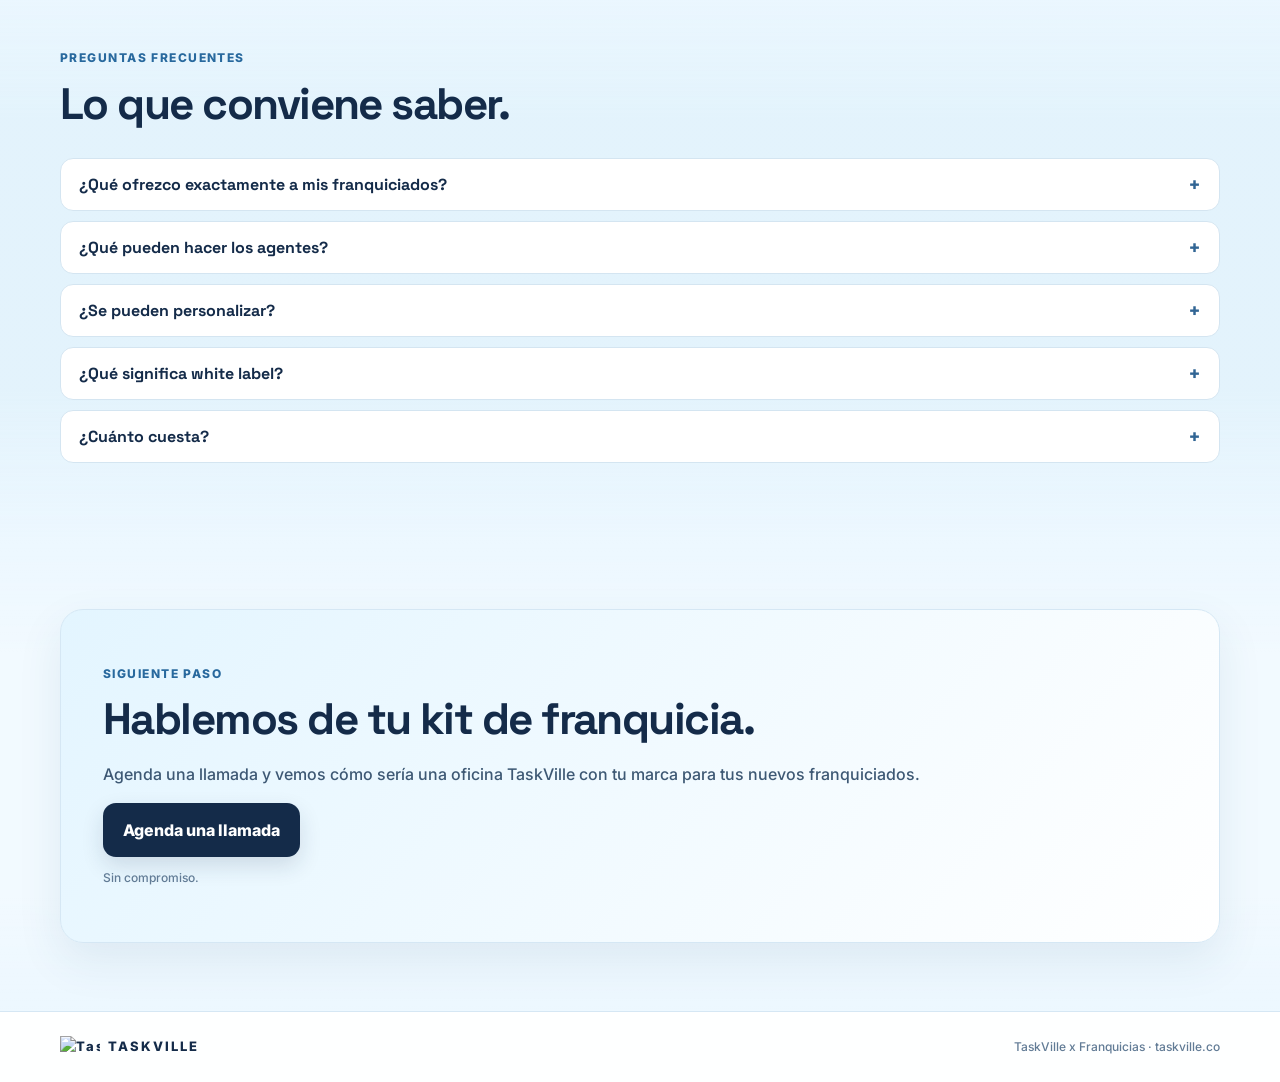
==== commit fc766a51: "fix(franchises): serve landing HTML directly instead of JS loader for GEO" ====
--- a/index.html
+++ b/index.html
@@ -1 +1 @@
-<!doctype html><html lang='es'><head><meta charset='utf-8'><meta name='viewport' content='width=device-width,initial-scale=1'><title>TaskVille x Franchises</title></head><body><script>fetch('page.html').then(function(r){return r.text()}).then(function(t){t=t.replace('TaskVille x Franquicias','TaskVille x Franchises').replace(/(class=.word.>TASKVILLE)</,'$1 x FRANCHISES<').replace('TaskVille x Business','TaskVille x Franchises');document.open();document.write(t);document.close()})</script></body></html>+<!doctype html><html lang='es'><head><meta charset='utf-8'><meta name='viewport' content='width=device-width,initial-scale=1'><title>TaskVille x Franquicias | Una oficina con tu marca en cada kit de franquicia</title><meta name='description' content='Suma una oficina TaskVille white label a tu kit de franquicia: agentes de marketing, ventas y finanzas, personalizados a tu negocio.'><link rel='preconnect' href='https://fonts.googleapis.com'><link rel='preconnect' href='https://fonts.gstatic.com' crossorigin><link href='https://fonts.googleapis.com/css2?family=Inter:wght@400;500;600;700&family=Space+Grotesk:wght@500;600;700&display=swap' rel='stylesheet'><style>:root{--ink:#142b49;--text:#3d5874;--muted:#617b95;--blue:#2879c7;--line:#d5e7f4;--mint:#159a76;--shadow:0 18px 45px #22527d18}*{box-sizing:border-box}html{scroll-behavior:smooth;scroll-padding-top:80px}body{margin:0;color:var(--text);font:500 16px/1.65 Inter,Arial,sans-serif;background:#edf8ff;overflow-x:hidden}.sky{position:fixed;inset:0;z-index:-1;overflow:hidden;background:linear-gradient(#79c5f3,#c9ebff 40%,#f6fcff)}.sky i{position:absolute;display:block;background:linear-gradient(#fff,#eef9ff);border-radius:999px}.sky i::before,.sky i::after{content:'';position:absolute;background:linear-gradient(#fff,#eef9ff);border-radius:50%}.sky i::before{left:18%;top:-72%;width:46%;height:172%}.sky i::after{left:54%;top:-48%;width:34%;height:138%}.sky i:nth-child(1){width:260px;height:58px;left:6%;top:9%}.sky i:nth-child(2){width:390px;height:70px;left:58%;top:5%}.sky i:nth-child(3){width:180px;height:44px;left:84%;top:48%;opacity:.7}.sky i:nth-child(4){width:340px;height:64px;left:3%;top:84%;opacity:.72}.sky i:nth-child(5){width:120px;height:34px;left:38%;top:27%;opacity:.55}.sky i:nth-child(6){width:300px;height:62px;left:72%;top:76%;opacity:.6}a{color:inherit}h1,h2,h3{font-family:'Space Grotesk',sans-serif;color:var(--ink);line-height:1.12;margin-top:0}h1{font-size:clamp(36px,5.2vw,64px);letter-spacing:-.04em;margin:18px 0}h2{font-size:clamp(28px,3.8vw,44px);letter-spacing:-.035em;margin:9px 0 14px}h3{font-size:20px;margin:0 0 8px}.wrap{width:min(1160px,calc(100% - 40px));margin:auto}section{padding:68px 0;position:relative;background:linear-gradient(180deg,#fff0 0%,#ffffff47 24%,#ffffff47 76%,#fff0 100%)}.header{position:sticky;top:0;z-index:20;background:#ffffffee;border-bottom:1px solid #b6d8ed;backdrop-filter:blur(14px)}.nav{min-height:68px;display:flex;align-items:center;gap:14px}.brand{display:flex;align-items:center;gap:8px;white-space:nowrap;text-decoration:none;color:var(--ink);font-size:13px;font-weight:800;letter-spacing:.15em}.brand img{width:40px;height:auto}.links{display:flex;align-items:center;gap:18px;margin-left:auto}.links a{font-size:13px;font-weight:700;text-decoration:none;color:#284866;white-space:nowrap}.links a:hover{text-decoration:underline}.nav-cta{background:var(--ink);color:#fff;padding:10px 16px;border-radius:999px;font-size:13px;font-weight:800;text-decoration:none;white-space:nowrap}.lang{display:flex;gap:3px;padding:3px;border:1px solid var(--line);border-radius:999px;background:#fff;flex:none}.lang button{border:0;background:transparent;padding:6px 9px;border-radius:999px;font-weight:700;font-size:12px;color:var(--ink);cursor:pointer}.lang button[aria-pressed=true]{background:var(--ink);color:#fff}.hero{display:grid;grid-template-columns:1fr 1fr;gap:24px;align-items:center;padding-top:44px;padding-bottom:25px}.eyebrow,.kicker{color:#28699e;font-size:12px;font-weight:800;letter-spacing:.12em;text-transform:uppercase}.eyebrow{display:inline-block;padding:8px 13px;background:#ffffffd9;border:1px solid #b9d9ed;border-radius:999px}.gradient{background:linear-gradient(120deg,#8257eb,#2879d5);color:transparent;background-clip:text;-webkit-background-clip:text}.sub{font-size:18px;line-height:1.62}.actions{display:flex;gap:15px;align-items:center;flex-wrap:wrap;margin-top:23px}.btn{display:inline-flex;justify-content:center;align-items:center;padding:14px 20px;border-radius:13px;text-decoration:none;font-weight:800;background:var(--ink);color:#fff;box-shadow:0 9px 22px #142b4923}.textlink{font-weight:800;color:#174e7c}.trust{margin-top:17px;color:#33516e;font-size:13px;font-weight:700}.hero-visual{display:flex;justify-content:center;min-width:0}.tower{width:min(100%,570px);position:relative;margin:0}.tower img{display:block;width:100%;height:auto}.floor{position:absolute;z-index:2;padding:9px 12px;max-width:170px;background:#fffffff2;border:1px solid #b9d9ed;border-radius:13px;box-shadow:0 9px 22px #26537820;color:var(--ink);font-size:12px;line-height:1.3;font-weight:800}.floor small{display:block;color:#55708b;font-size:11px;font-weight:600;margin-top:3px}.f-mk{right:0;top:18%}.f-sa{left:0;top:47%}.f-fi{right:0;top:76%}.tower figcaption{text-align:center;color:var(--muted);font-size:12px;margin-top:5px}.section-head{max-width:800px;margin-bottom:28px}.section-head p{max-width:760px}.panel{width:min(1160px,calc(100% - 30px));margin:auto;padding:clamp(24px,5vw,52px);background:#ffffffed;border:1px solid #fff;border-radius:27px;box-shadow:var(--shadow)}.soft{background:linear-gradient(180deg,#fff0 0%,#dff1fbb8 26%,#dff1fbb8 74%,#fff0 100%)}.grid{display:grid;grid-template-columns:repeat(auto-fit,minmax(240px,1fr));gap:16px}.card{padding:22px;background:#fff;border:1px solid var(--line);border-radius:18px;box-shadow:0 8px 23px #30648c10}.card p{font-size:14px;margin:0 0 8px}.step{border-top:3px solid #67b7ee}.step b{display:block;color:#316594;font-size:11px;letter-spacing:.08em;margin-bottom:8px}.dept{border-top:3px solid #8257eb}.dept ul{margin:8px 0 0;padding-left:18px;font-size:14px}.dept li{padding:2px 0}.chips{display:flex;flex-wrap:wrap;gap:8px;margin-top:20px}.chip{padding:8px 13px;background:#fff;border:1px solid #b9d9ed;border-radius:999px;font-size:12px;font-weight:800;color:var(--ink)}.gallery{position:relative;border-radius:16px;overflow:hidden;background:#142b49;aspect-ratio:1536/950;box-shadow:0 14px 34px #22527d30}.gallery img{position:absolute;inset:0;width:100%;height:100%;object-fit:cover;object-position:top center;opacity:0;transition:opacity .7s ease}.gallery img.on{opacity:1}.toggle{display:flex;justify-content:center;margin-top:18px}.pills{display:inline-flex;gap:4px;padding:5px;background:#fff;border:1px solid var(--line);border-radius:999px;box-shadow:0 8px 23px #30648c10;max-width:100%}.pills button{border:0;background:transparent;padding:10px 18px;border-radius:999px;font:700 13px Inter,sans-serif;color:var(--ink);cursor:pointer;white-space:nowrap;transition:background .25s,color .25s}.pills button[aria-pressed=true]{background:var(--ink);color:#fff}.big{display:flex;gap:18px;align-items:center;background:#f3faff;border:1px solid var(--line);border-radius:18px;padding:22px;margin-top:16px}.big strong{font:700 40px 'Space Grotesk';color:var(--ink);white-space:nowrap}.win{display:flex;align-items:center;gap:18px;background:#f3faff;border:1px solid var(--line);border-radius:18px;padding:20px}.win img{width:68px;height:auto}.badge{color:#805b00;background:#fff1bd;border-radius:999px;padding:6px 10px;font-size:11px;font-weight:800;letter-spacing:.07em}.faq details{background:#fff;border:1px solid #d4e5f1;border-radius:13px;padding:15px 18px;margin-bottom:10px}.faq summary{cursor:pointer;color:var(--ink);font:700 16px 'Space Grotesk';list-style:none;position:relative;padding-right:30px}.faq summary::-webkit-details-marker{display:none}.faq summary:after{content:'+';position:absolute;right:0;top:0;color:#316594;font-size:21px;line-height:1}.faq details[open] summary:after{content:'\2212'}.faq p{font-size:14px;margin:8px 0 0}.cta-panel{padding:clamp(24px,4vw,42px);background:linear-gradient(130deg,#e3f5ff,#fff);border:1px solid var(--line);border-radius:23px;box-shadow:var(--shadow)}.note{font-size:12px;color:var(--muted);margin-top:11px}footer{padding:24px 0;background:#ffffffeb;border-top:1px solid var(--line)}footer .row{display:flex;justify-content:space-between;align-items:center;gap:15px;flex-wrap:wrap}footer p{font-size:12px;color:var(--muted);margin:0}.en,.es{display:none!important}body[data-lang=en] .en,body[data-lang=es] .es{display:revert!important}@media(max-width:980px){.hero{grid-template-columns:1fr;padding-top:30px}.hero-visual{width:min(100%,560px);margin:auto}.links{display:none}.nav{margin-left:0}.lang{margin-left:auto}}@media(max-width:600px){.wrap{width:calc(100% - 28px)}section{padding:48px 0}.nav{min-height:58px;gap:8px}.brand{font-size:11px;letter-spacing:.1em}.brand img{width:32px}.brand span.word{display:none}.nav-cta{padding:9px 12px;font-size:12px}.lang button{padding:6px 8px;font-size:11px}.hero h1{font-size:34px}.sub{font-size:16px}.actions{flex-direction:column;align-items:stretch}.actions>*{text-align:center}.floor{max-width:128px;font-size:10px;padding:7px 8px}.floor small{font-size:9px}.panel{width:calc(100% - 16px);padding:22px 16px}.big{flex-direction:column;align-items:flex-start}.big strong{font-size:34px}.win{align-items:flex-start}.pills{width:100%;overflow-x:auto}.pills button{padding:9px 12px;font-size:12px}}</style></head><body data-lang='es'><div class='sky' aria-hidden='true'><i></i><i></i><i></i><i></i><i></i><i></i></div><header class='header'><div class='wrap nav'><a class='brand' href='#top'><img src='https://7c29b10336c7c5ef7e59bc7209cbaf71.cdn.bubble.io/f1791822396373x307512245030434200/dynamiccontent.properties.png' alt='TaskVille logo'><span class='word'>TASKVILLE</span></a><nav class='links' aria-label='Main'><a href='#como'><span class='es'>Cómo funciona</span><span class='en'>How it works</span></a><a href='#equipo'><span class='es'>Tu equipo de agentes</span><span class='en'>Your agent team</span></a><a href='#oficina'><span class='es'>La oficina</span><span class='en'>The office</span></a><a href='#personaliza'><span class='es'>Personalización</span><span class='en'>Customization</span></a><a href='#faq'><span class='es'>Preguntas</span><span class='en'>FAQ</span></a></nav><div class='lang' aria-label='Language'><button type='button' data-lang-button='es' aria-pressed='true'>ES</button><button type='button' data-lang-button='en' aria-pressed='false'>EN</button></div><a class='nav-cta' href='https://calendly.com/hello-taskville/potential-client-call' target='_blank' rel='noopener'><span class='es'>Agenda llamada</span><span class='en'>Book a call</span></a></div></header><main id='top'><section><div class='wrap hero'><div class='hero-copy'><p class='eyebrow'><span class='es'>Para empresas que franquician</span><span class='en'>For franchisor companies</span></p><h1 class='es'>Que cada nuevo franquiciado reciba <span class='gradient'>su propio equipo de IA</span>, con tu marca.</h1><h1 class='en'>Give every new franchisee <span class='gradient'>their own AI workforce</span>, in your brand.</h1><p class='sub es'>Suma una oficina TaskVille white label a tu kit de franquicia. Agentes de marketing, ventas y finanzas que ya conocen tu negocio y trabajan solos desde el día uno.</p><p class='sub en'>Add a white-label TaskVille office to your franchise kit. Marketing, sales and finance agents that already know your business and work on their own from day one.</p><div class='actions'><a class='btn' href='https://calendly.com/hello-taskville/potential-client-call' target='_blank' rel='noopener'><span class='es'>Agenda una llamada con nosotros</span><span class='en'>Book a call with us</span></a><a class='textlink' href='#como'><span class='es'>Mira cómo funciona ↓</span><span class='en'>See how it works ↓</span></a></div><p class='trust es'>Tu marca · tu know-how · dentro de tu kit de franquicia</p><p class='trust en'>Your brand · your know-how · inside your franchise kit</p></div><div class='hero-visual'><figure class='tower'><img src='https://7c29b10336c7c5ef7e59bc7209cbaf71.cdn.bubble.io/f1792485103176x644709222852288800/Gemini_Generated_Image_unfa4unfa4unfa4u.png' alt='TaskVille tower with Marketing, Sales and Finance floors' width='928' height='1152'><span class='floor f-mk'><span class='es'>Marketing<small>Posts, web y campañas</small></span><span class='en'>Marketing<small>Posts, web and campaigns</small></span></span><span class='floor f-sa'><span class='es'>Ventas<small>Leads y seguimiento</small></span><span class='en'>Sales<small>Leads and follow-up</small></span></span><span class='floor f-fi'><span class='es'>Finanzas<small>Cobros y reportes</small></span><span class='en'>Finance<small>Payments and reports</small></span></span><figcaption><span class='es'>Un edificio, tres departamentos, todos con agentes de IA.</span><span class='en'>One building, three departments, all run by AI agents.</span></figcaption></figure></div></div></section><section id='como' class='soft'><div class='panel'><div class='section-head'><p class='kicker'><span class='es'>Así de simple</span><span class='en'>Simple as that</span></p><h2 class='es'>Del kit de franquicia a una oficina lista para trabajar.</h2><h2 class='en'>From franchise kit to an office ready to work.</h2></div><div class='grid'><article class='card step'><b>01</b><h3 class='es'>Nos cuentas tu negocio</h3><h3 class='en'>You tell us about your business</h3><p class='es'>Compartes lo que ya sabes enseñar: procesos, guías, preguntas frecuentes, tono de marca.</p><p class='en'>You share what you already teach: processes, guides, FAQs, brand tone.</p></article><article class='card step'><b>02</b><h3 class='es'>Armamos la oficina con tu marca</h3><h3 class='en'>We build the office in your brand</h3><p class='es'>Una oficina TaskVille white label, con tu identidad y el conocimiento general de tu negocio cargado.</p><p class='en'>A white-label TaskVille office with your identity and your business's general know-how loaded.</p></article><article class='card step'><b>03</b><h3 class='es'>La incluyes en tu kit</h3><h3 class='en'>You include it in your kit</h3><p class='es'>La ofreces junto con la franquicia, como parte de lo que recibe cada nuevo franquiciado.</p><p class='en'>You offer it with the franchise, as part of what every new franchisee receives.</p></article><article class='card step'><b>04</b><h3 class='es'>Tu franquiciado arranca con ayuda</h3><h3 class='en'>Your franchisee starts with help</h3><p class='es'>Cada franquiciado trabaja en su propia oficina, con agentes que ya conocen tu negocio.</p><p class='en'>Each franchisee works in their own office, with agents that already know your business.</p></article></div></div></section><section id='equipo'><div class='wrap'><div class='section-head'><p class='kicker'><span class='es'>Su propia fuerza de trabajo</span><span class='en'>Their own workforce</span></p><h2 class='es'>Un departamento de marketing, ventas y finanzas, sin contratar a nadie.</h2><h2 class='en'>A marketing, sales and finance department, without hiring anyone.</h2><p class='es'>Cada franquiciado recibe agentes de IA que ejecutan el trabajo de verdad, no solo dan consejos.</p><p class='en'>Every franchisee gets AI agents that do the actual work, not just give advice.</p></div><div class='grid'><article class='card dept'><h3>Marketing</h3><ul class='es'><li>Crear y publicar posts en Instagram</li><li>Construir o modificar un sitio web</li><li>Preparar campañas con tu tono de marca</li></ul><ul class='en'><li>Create and publish Instagram posts</li><li>Build or modify a website</li><li>Prepare campaigns in your brand tone</li></ul></article><article class='card dept'><h3 class='es'>Ventas</h3><h3 class='en'>Sales</h3><ul class='es'><li>Buscar y contactar leads por correo</li><li>Dar seguimiento a cada prospecto</li><li>Responder con la información de tu negocio</li></ul><ul class='en'><li>Find and reach leads by email</li><li>Follow up with every prospect</li><li>Reply using your business knowledge</li></ul></article><article class='card dept'><h3 class='es'>Finanzas</h3><h3 class='en'>Finance</h3><ul class='es'><li>Revisar cobros y pagos pendientes</li><li>Organizar facturas y gastos</li><li>Armar reportes para el franquiciado</li></ul><ul class='en'><li>Check payments and pending charges</li><li>Organize invoices and expenses</li><li>Build reports for the franchisee</li></ul></article></div><div class='big'><strong>1,000+</strong><div><h3 class='es'>herramientas conectadas</h3><h3 class='en'>connected tools</h3><p class='es' style='margin:0'>Con más de mil herramientas integradas, los agentes trabajan de forma automática: publican, escriben, revisan y dan seguimiento en las apps que ya se usan.</p><p class='en' style='margin:0'>With over a thousand integrated tools, agents work automatically: they post, write, check and follow up inside the apps people already use.</p></div></div></div></section><section id='oficina' class='soft'><div class='panel'><div class='section-head'><p class='kicker'><span class='es'>Dentro de la oficina</span><span class='en'>Inside the office</span></p><h2 class='es'>Una oficina virtual donde los agentes de IA hacen el trabajo.</h2><h2 class='en'>A virtual office where AI agents do the work.</h2></div><div class='gallery' id='gallery'><img class='on' src='https://7c29b10336c7c5ef7e59bc7209cbaf71.cdn.bubble.io/f1792487210861x729834624181186200/Captura%20de%20pantalla%202026-10-20%20a%20la%28s%29%203.03.02%E2%80%AFa.m..png' alt='TaskVille pixel-art virtual office with agents at their desks' width='1536' height='950'><img src='https://7c29b10336c7c5ef7e59bc7209cbaf71.cdn.bubble.io/f1792534249159x687927094074796200/Captura%20de%20pantalla%202026-10-20%20a%20la%28s%29%204.10.41%E2%80%AFp.m..png' alt='TaskVille office map view showing agents, connected apps and live energy' loading='lazy'><img src='https://7c29b10336c7c5ef7e59bc7209cbaf71.cdn.bubble.io/f1792513807592x309301202110757760/taskville-agents-view.jpg' alt='TaskVille agents view with the team on the map and a live chat with an agent' loading='lazy'></div><div class='toggle'><div class='pills' role='group' aria-label='Office views'><button type='button' data-slide='0' aria-pressed='true'><span class='es'>Piso de oficina</span><span class='en'>Office floor</span></button><button type='button' data-slide='1' aria-pressed='false'><span class='es'>Mapa del equipo</span><span class='en'>Team map</span></button><button type='button' data-slide='2' aria-pressed='false'><span class='es'>Agentes y chat</span><span class='en'>Agents &amp; chat</span></button></div></div></div></section><section id='personaliza'><div class='wrap'><div class='section-head'><p class='kicker'><span class='es'>A tu medida</span><span class='en'>Made to measure</span></p><h2 class='es'>Los agentes se personalizan a tus estándares.</h2><h2 class='en'>Agents are customized to your standards.</h2><p class='es'>Ajustamos cada agente a tu forma de operar, para que tu franquiciado trabaje como tú quieres.</p><p class='en'>We tailor every agent to the way you operate, so your franchisee works the way you want.</p></div><div class='grid'><article class='card'><h3 class='es'>Tus estándares</h3><h3 class='en'>Your standards</h3><p class='es'>Procesos, tono de voz y reglas de marca aplicados en cada tarea.</p><p class='en'>Processes, tone of voice and brand rules applied to every task.</p></article><article class='card'><h3 class='es'>La lógica de tu negocio</h3><h3 class='en'>Your business logic</h3><p class='es'>Los agentes siguen cómo funciona tu negocio: precios, pasos y criterios.</p><p class='en'>Agents follow how your business works: pricing, steps and criteria.</p></article><article class='card'><h3 class='es'>Tu interfaz y tu marca</h3><h3 class='en'>Your UI and brand</h3><p class='es'>La oficina se ve como parte de tu oferta. TaskVille trabaja detrás.</p><p class='en'>The office looks like part of your offer. TaskVille works behind it.</p></article></div><div class='chips'><span class='chip'>Marketing</span><span class='chip'><span class='es'>Ventas</span><span class='en'>Sales</span></span><span class='chip'><span class='es'>Finanzas</span><span class='en'>Finance</span></span><span class='chip'>Instagram</span><span class='chip'><span class='es'>Sitio web</span><span class='en'>Website</span></span><span class='chip'>Email</span><span class='chip'>White label</span><span class='chip'>1,000+ <span class='es'>herramientas</span><span class='en'>tools</span></span></div></div></section><section class='soft'><div class='panel'><div class='section-head'><p class='kicker'><span class='es'>Por qué a un franquiciante le conviene</span><span class='en'>Why franchisors like it</span></p><h2 class='es'>Un extra para tu kit, con tu nombre encima.</h2><h2 class='en'>An extra for your kit, with your name on it.</h2></div><div class='grid'><article class='card'><h3 class='es'>Tu marca, no la nuestra</h3><h3 class='en'>Your brand, not ours</h3><p class='es'>Es white label: tus franquiciados ven tu marca.</p><p class='en'>It is white label: your franchisees see your brand.</p></article><article class='card'><h3 class='es'>Tu know-how, ya cargado</h3><h3 class='en'>Your know-how, preloaded</h3><p class='es'>La oficina llega con el conocimiento general de tu negocio, lista desde el primer día.</p><p class='en'>The office arrives with your general know-how, ready from day one.</p></article><article class='card'><h3 class='es'>Un valor más en tu oferta</h3><h3 class='en'>More value in your offer</h3><p class='es'>Tu kit incluye una herramienta moderna que tus competidores no ofrecen.</p><p class='en'>Your kit includes a modern tool your competitors don't offer.</p></article></div></div></section><section><div class='wrap'><div class='win'><img src='https://7c29b10336c7c5ef7e59bc7209cbaf71.cdn.bubble.io/f1791822396373x307512245030434200/dynamiccontent.properties.png' alt='TaskVille logo'><div><span class='badge'>POSIBLE NACIONAL 2026 · <span class='es'>GANADOR</span><span class='en'>WINNER</span></span><h3 class='es'>TaskVille fue reconocido en México.</h3><h3 class='en'>TaskVille was recognized in Mexico.</h3><p class='es' style='margin:0'>Una oficina virtual de IA hecha para que el trabajo útil sea más fácil.</p><p class='en' style='margin:0'>A virtual AI office built to make useful work easier.</p></div></div></div></section><section id='faq' class='soft'><div class='wrap'><div class='section-head'><p class='kicker'><span class='es'>Preguntas frecuentes</span><span class='en'>FAQ</span></p><h2 class='es'>Lo que conviene saber.</h2><h2 class='en'>Good to know.</h2></div><div class='faq'><details><summary class='es'>¿Qué ofrezco exactamente a mis franquiciados?</summary><summary class='en'>What exactly do I offer my franchisees?</summary><p class='es'>Una oficina TaskVille con tu marca, incluida en el kit, con agentes de marketing, ventas y finanzas cargados con el know-how general de tu negocio.</p><p class='en'>A TaskVille office in your brand, included in the kit, with marketing, sales and finance agents loaded with your general know-how.</p></details><details><summary class='es'>¿Qué pueden hacer los agentes?</summary><summary class='en'>What can the agents do?</summary><p class='es'>Crear posts en Instagram, construir o modificar un sitio web, contactar leads por correo y apoyar tareas de finanzas, con más de 1,000 herramientas conectadas.</p><p class='en'>Create Instagram posts, build or modify a website, reach leads by email and support finance tasks, with over 1,000 connected tools.</p></details><details><summary class='es'>¿Se pueden personalizar?</summary><summary class='en'>Can they be customized?</summary><p class='es'>Sí. Los adaptamos a tus estándares, la lógica de tu negocio y tu interfaz. Lo definimos juntos en la llamada.</p><p class='en'>Yes. We adapt them to your standards, business logic and UI. We define it together on the call.</p></details><details><summary class='es'>¿Qué significa white label?</summary><summary class='en'>What does white label mean?</summary><p class='es'>Que la oficina se presenta con tu marca. Tus franquiciados la ven como parte de tu oferta.</p><p class='en'>The office is presented under your brand. Your franchisees see it as part of your offer.</p></details><details><summary class='es'>¿Cuánto cuesta?</summary><summary class='en'>How much does it cost?</summary><p class='es'>Depende de cuántos franquiciados y qué alcance. Lo vemos en una llamada con nuestro co-fundador.</p><p class='en'>It depends on how many franchisees and what scope. We'll go through it on a call with our co-founder.</p></details></div></div></section><section id='contacto'><div class='wrap'><div class='cta-panel'><p class='kicker'><span class='es'>Siguiente paso</span><span class='en'>Next step</span></p><h2 class='es'>Hablemos de tu kit de franquicia.</h2><h2 class='en'>Let's talk about your franchise kit.</h2><p class='es'>Agenda una llamada y vemos cómo sería una oficina TaskVille con tu marca para tus nuevos franquiciados.</p><p class='en'>Book a call and we'll look at what a TaskVille office in your brand could be for your new franchisees.</p><a class='btn' href='https://calendly.com/hello-taskville/potential-client-call' target='_blank' rel='noopener'><span class='es'>Agenda una llamada</span><span class='en'>Book a call</span></a><p class='note es'>Sin compromiso.</p><p class='note en'>No commitment.</p></div></div></section></main><footer><div class='wrap row'><a class='brand' href='#top'><img src='https://7c29b10336c7c5ef7e59bc7209cbaf71.cdn.bubble.io/f1791822396373x307512245030434200/dynamiccontent.properties.png' alt='TaskVille logo'><span>TASKVILLE</span></a><p>TaskVille x Franquicias · taskville.co</p></div></footer><script>(function(){var b=document.body,bs=[].slice.call(document.querySelectorAll('[data-lang-button]'));function s(l){b.dataset.lang=l;document.documentElement.lang=l;bs.forEach(function(x){x.setAttribute('aria-pressed',String(x.dataset.langButton===l))});try{localStorage.setItem('tv-f-lang',l)}catch(e){}}bs.forEach(function(x){x.addEventListener('click',function(){s(x.dataset.langButton)})});try{var l=localStorage.getItem('tv-f-lang');if(l==='en'||l==='es')s(l)}catch(e){}var imgs=[].slice.call(document.querySelectorAll('#gallery img')),pb=[].slice.call(document.querySelectorAll('[data-slide]')),cur=0,t;function show(i){cur=i;imgs.forEach(function(m,k){m.classList.toggle('on',k===i)});pb.forEach(function(p,k){p.setAttribute('aria-pressed',String(k===i))})}function auto(){clearInterval(t);t=setInterval(function(){show((cur+1)%imgs.length)},5000)}pb.forEach(function(p){p.addEventListener('click',function(){show(+p.dataset.slide);auto()})});auto()})();</script></body></html>
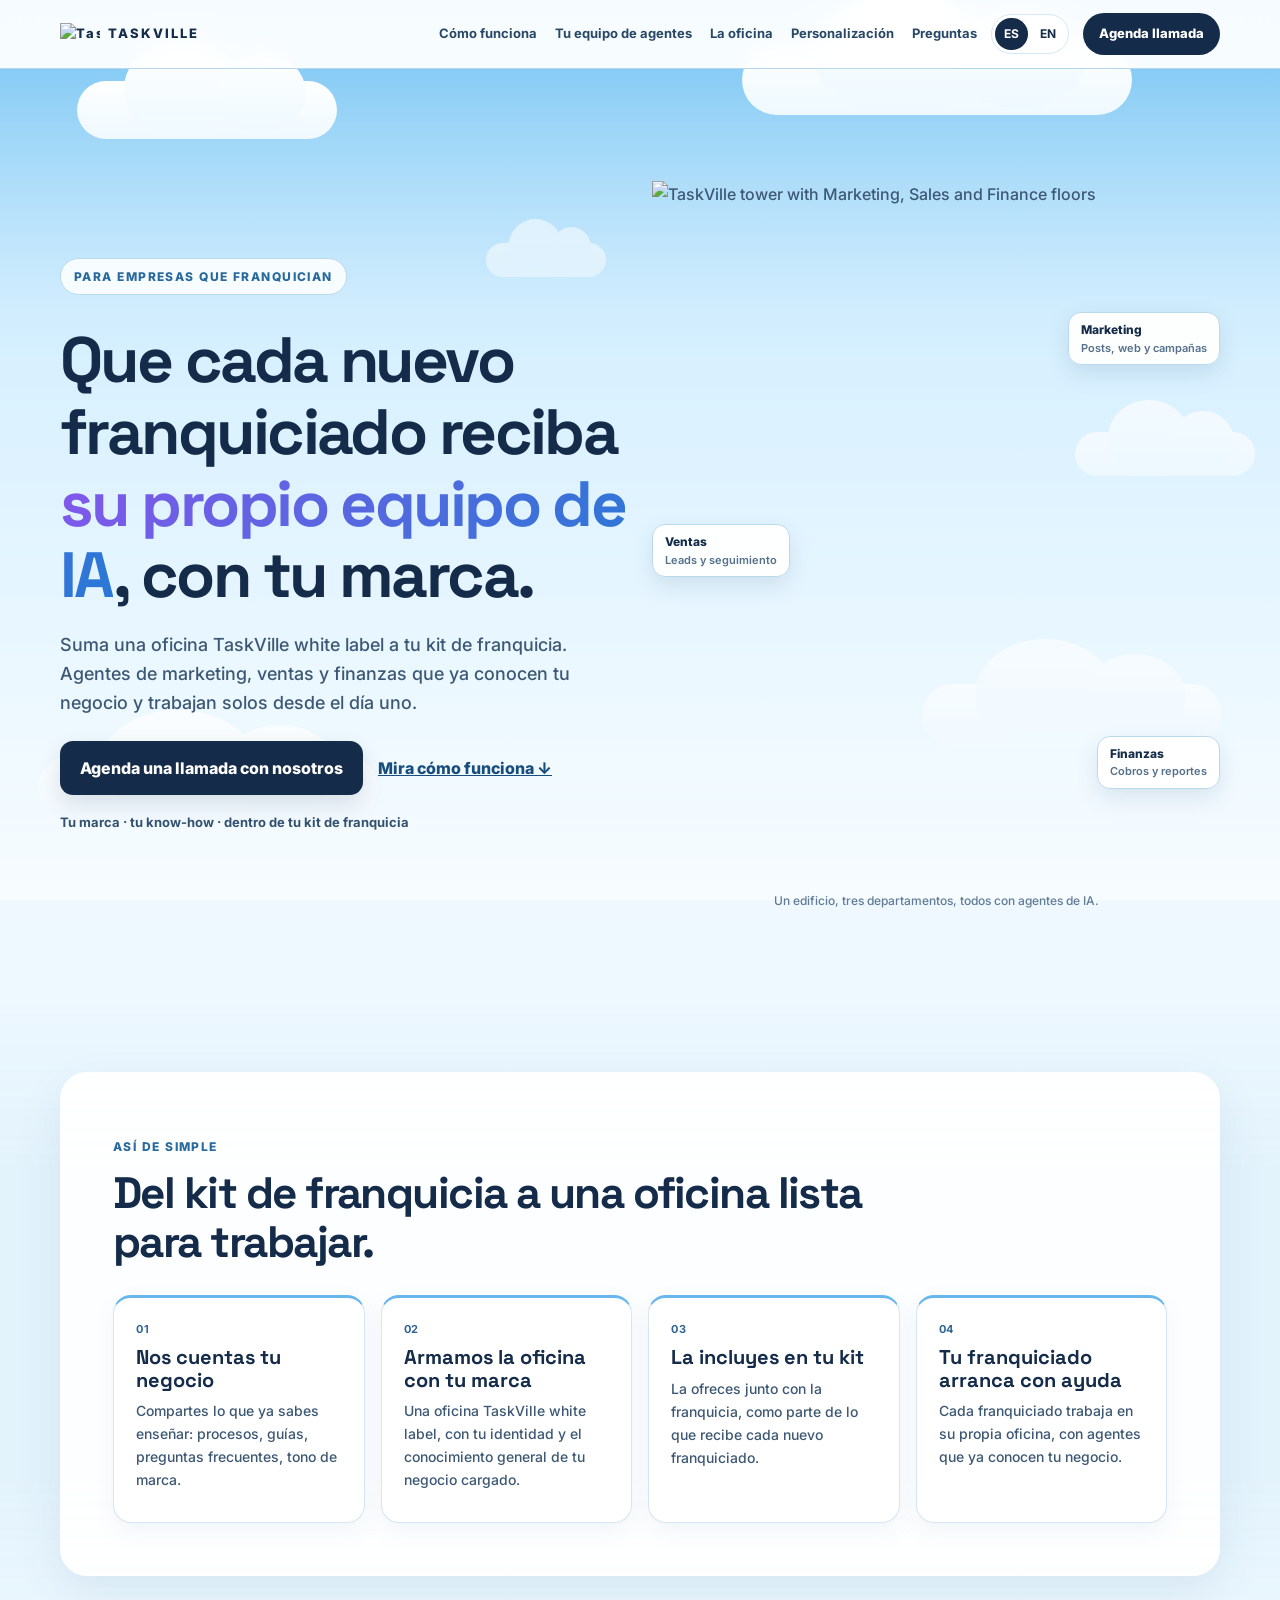
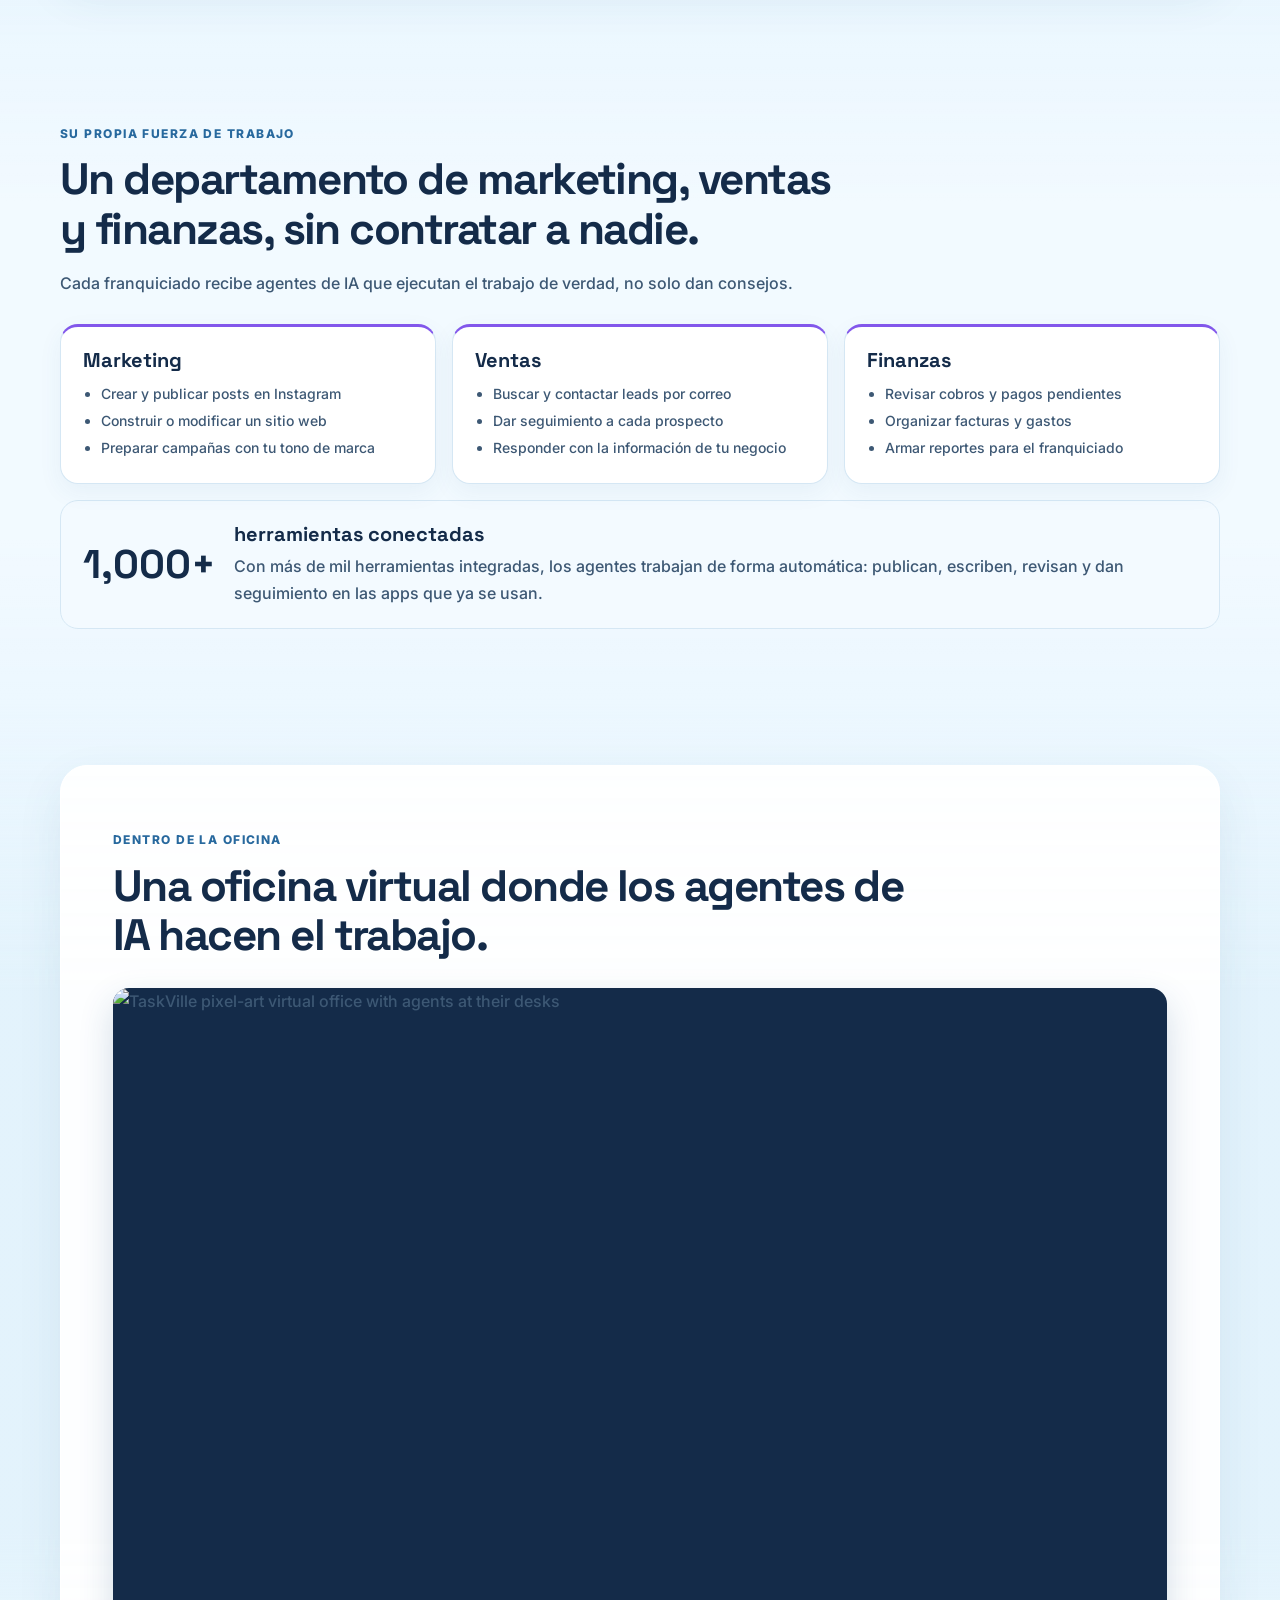
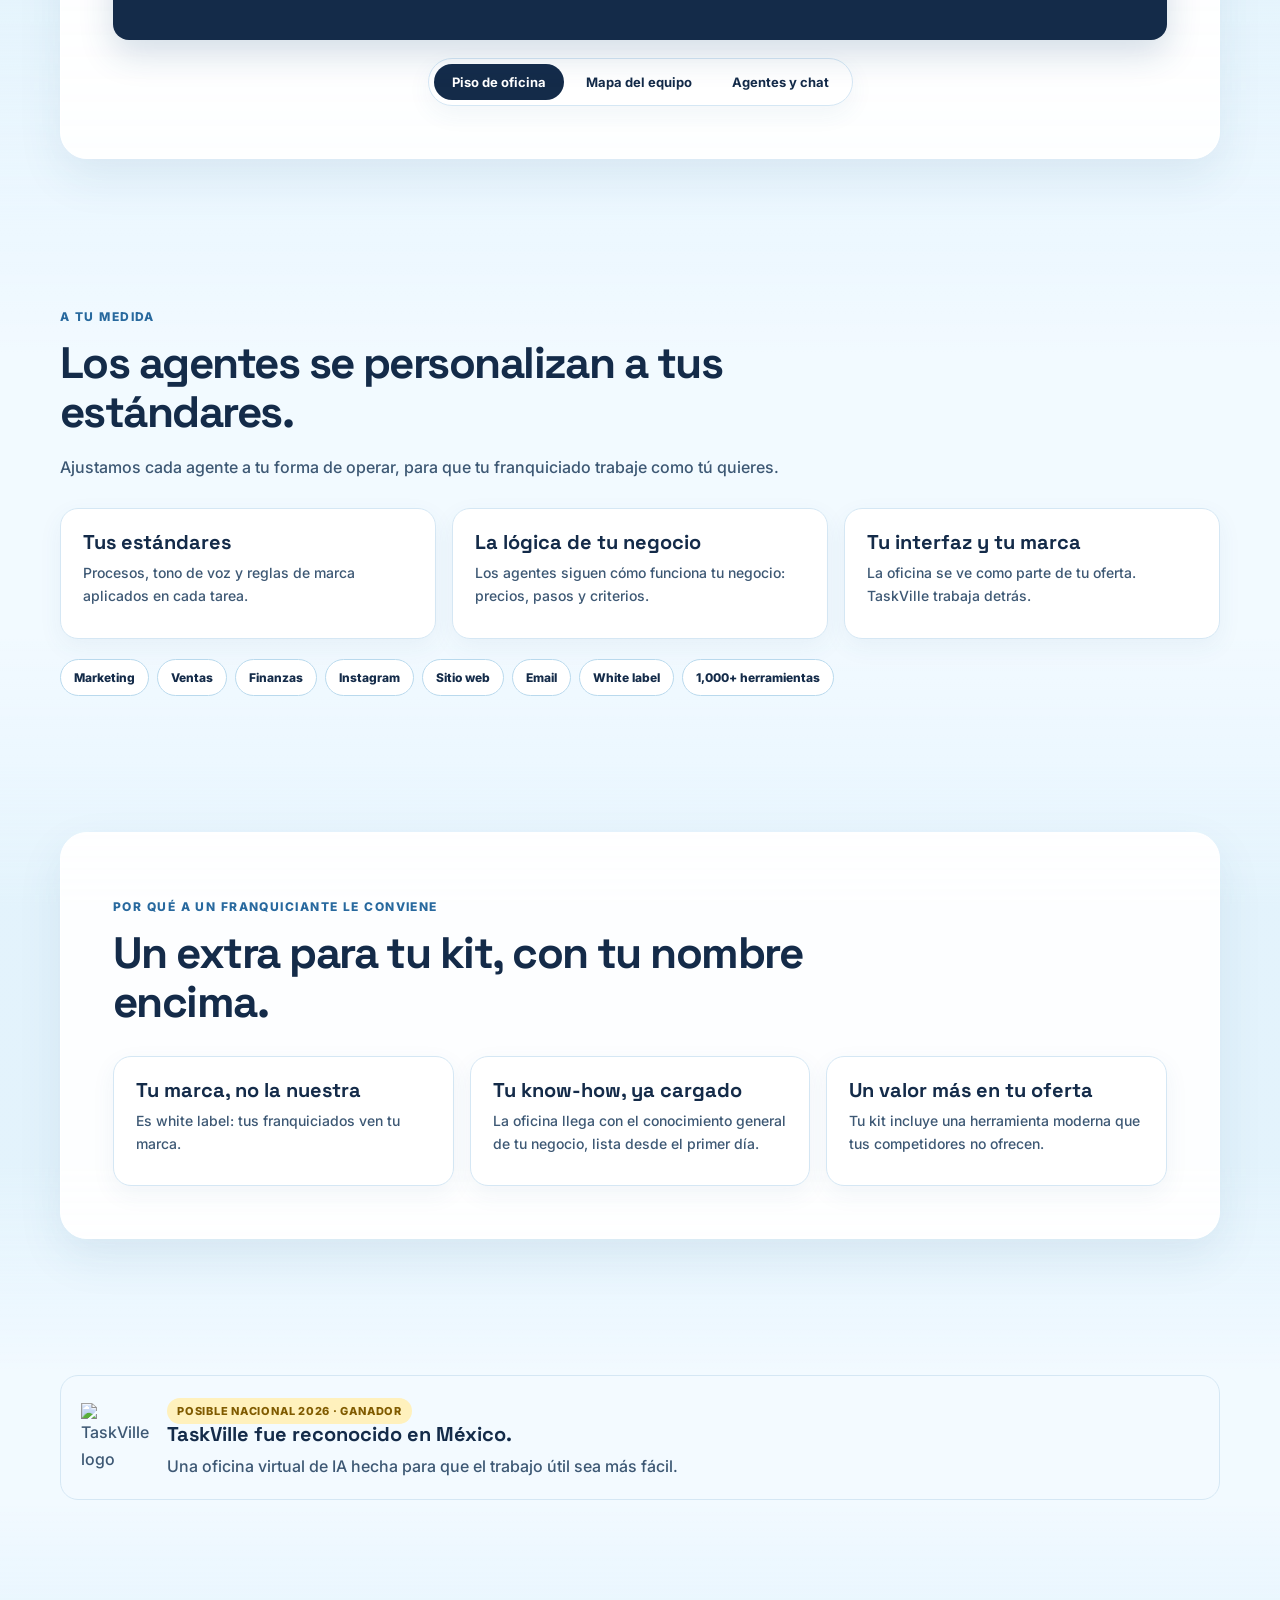
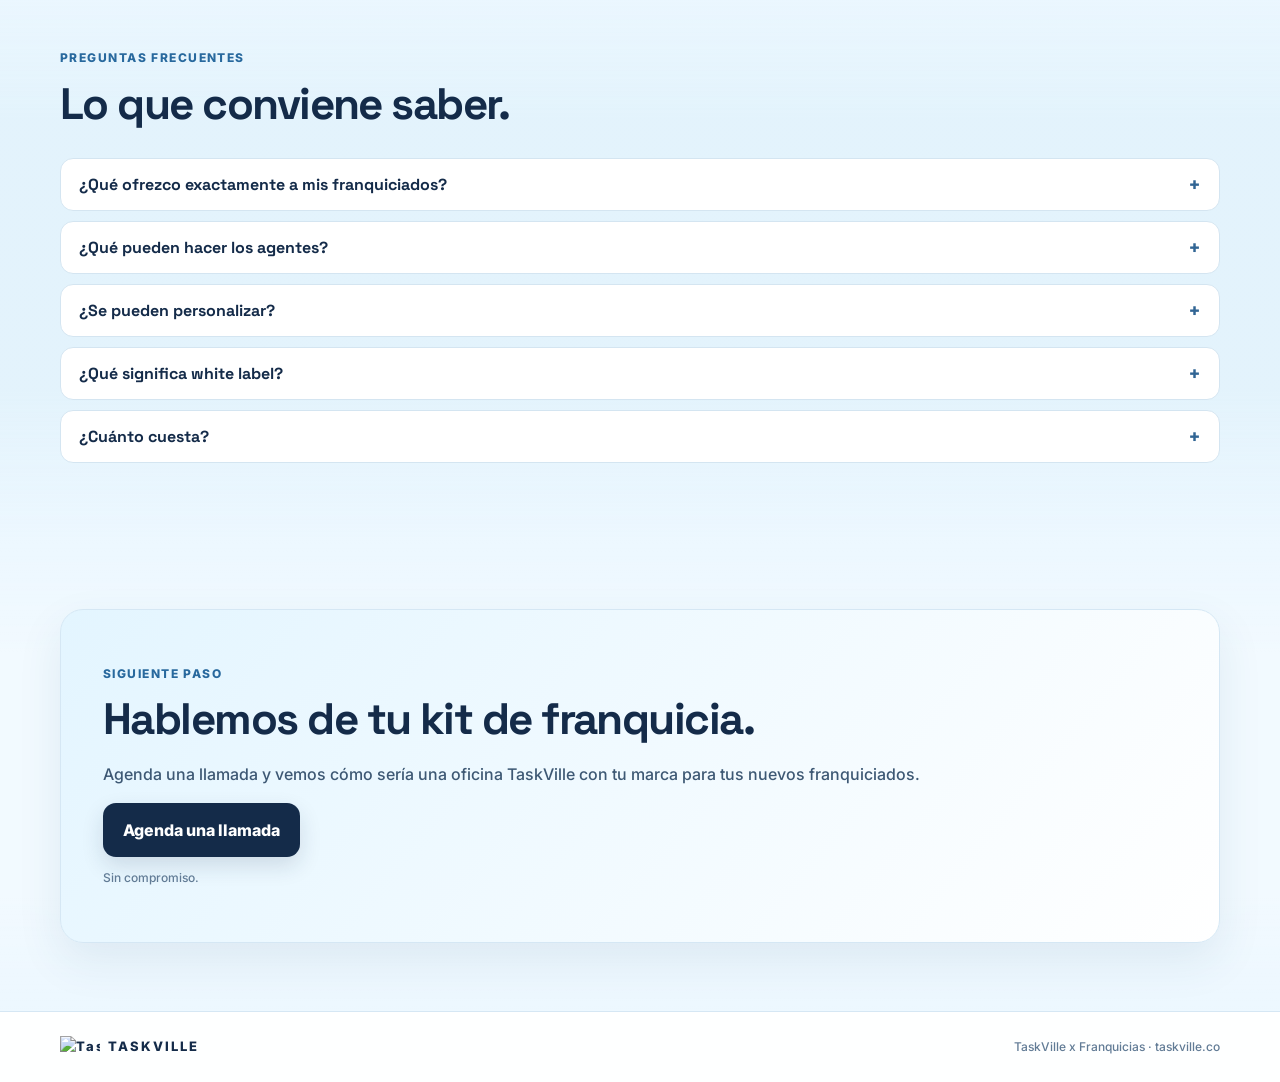
==== commit 0637a0d0: "fix(franchises): ES/EN selector as links to /franchises/mx/ and /franchises/mx/en/" ====
--- a/index.html
+++ b/index.html
@@ -1 +1 @@
-<!doctype html><html lang='es'><head><meta charset='utf-8'><meta name='viewport' content='width=device-width,initial-scale=1'><title>TaskVille x Franquicias | Una oficina con tu marca en cada kit de franquicia</title><meta name='description' content='Suma una oficina TaskVille white label a tu kit de franquicia: agentes de marketing, ventas y finanzas, personalizados a tu negocio.'><link rel='preconnect' href='https://fonts.googleapis.com'><link rel='preconnect' href='https://fonts.gstatic.com' crossorigin><link href='https://fonts.googleapis.com/css2?family=Inter:wght@400;500;600;700&family=Space+Grotesk:wght@500;600;700&display=swap' rel='stylesheet'><style>:root{--ink:#142b49;--text:#3d5874;--muted:#617b95;--blue:#2879c7;--line:#d5e7f4;--mint:#159a76;--shadow:0 18px 45px #22527d18}*{box-sizing:border-box}html{scroll-behavior:smooth;scroll-padding-top:80px}body{margin:0;color:var(--text);font:500 16px/1.65 Inter,Arial,sans-serif;background:#edf8ff;overflow-x:hidden}.sky{position:fixed;inset:0;z-index:-1;overflow:hidden;background:linear-gradient(#79c5f3,#c9ebff 40%,#f6fcff)}.sky i{position:absolute;display:block;background:linear-gradient(#fff,#eef9ff);border-radius:999px}.sky i::before,.sky i::after{content:'';position:absolute;background:linear-gradient(#fff,#eef9ff);border-radius:50%}.sky i::before{left:18%;top:-72%;width:46%;height:172%}.sky i::after{left:54%;top:-48%;width:34%;height:138%}.sky i:nth-child(1){width:260px;height:58px;left:6%;top:9%}.sky i:nth-child(2){width:390px;height:70px;left:58%;top:5%}.sky i:nth-child(3){width:180px;height:44px;left:84%;top:48%;opacity:.7}.sky i:nth-child(4){width:340px;height:64px;left:3%;top:84%;opacity:.72}.sky i:nth-child(5){width:120px;height:34px;left:38%;top:27%;opacity:.55}.sky i:nth-child(6){width:300px;height:62px;left:72%;top:76%;opacity:.6}a{color:inherit}h1,h2,h3{font-family:'Space Grotesk',sans-serif;color:var(--ink);line-height:1.12;margin-top:0}h1{font-size:clamp(36px,5.2vw,64px);letter-spacing:-.04em;margin:18px 0}h2{font-size:clamp(28px,3.8vw,44px);letter-spacing:-.035em;margin:9px 0 14px}h3{font-size:20px;margin:0 0 8px}.wrap{width:min(1160px,calc(100% - 40px));margin:auto}section{padding:68px 0;position:relative;background:linear-gradient(180deg,#fff0 0%,#ffffff47 24%,#ffffff47 76%,#fff0 100%)}.header{position:sticky;top:0;z-index:20;background:#ffffffee;border-bottom:1px solid #b6d8ed;backdrop-filter:blur(14px)}.nav{min-height:68px;display:flex;align-items:center;gap:14px}.brand{display:flex;align-items:center;gap:8px;white-space:nowrap;text-decoration:none;color:var(--ink);font-size:13px;font-weight:800;letter-spacing:.15em}.brand img{width:40px;height:auto}.links{display:flex;align-items:center;gap:18px;margin-left:auto}.links a{font-size:13px;font-weight:700;text-decoration:none;color:#284866;white-space:nowrap}.links a:hover{text-decoration:underline}.nav-cta{background:var(--ink);color:#fff;padding:10px 16px;border-radius:999px;font-size:13px;font-weight:800;text-decoration:none;white-space:nowrap}.lang{display:flex;gap:3px;padding:3px;border:1px solid var(--line);border-radius:999px;background:#fff;flex:none}.lang button{border:0;background:transparent;padding:6px 9px;border-radius:999px;font-weight:700;font-size:12px;color:var(--ink);cursor:pointer}.lang button[aria-pressed=true]{background:var(--ink);color:#fff}.hero{display:grid;grid-template-columns:1fr 1fr;gap:24px;align-items:center;padding-top:44px;padding-bottom:25px}.eyebrow,.kicker{color:#28699e;font-size:12px;font-weight:800;letter-spacing:.12em;text-transform:uppercase}.eyebrow{display:inline-block;padding:8px 13px;background:#ffffffd9;border:1px solid #b9d9ed;border-radius:999px}.gradient{background:linear-gradient(120deg,#8257eb,#2879d5);color:transparent;background-clip:text;-webkit-background-clip:text}.sub{font-size:18px;line-height:1.62}.actions{display:flex;gap:15px;align-items:center;flex-wrap:wrap;margin-top:23px}.btn{display:inline-flex;justify-content:center;align-items:center;padding:14px 20px;border-radius:13px;text-decoration:none;font-weight:800;background:var(--ink);color:#fff;box-shadow:0 9px 22px #142b4923}.textlink{font-weight:800;color:#174e7c}.trust{margin-top:17px;color:#33516e;font-size:13px;font-weight:700}.hero-visual{display:flex;justify-content:center;min-width:0}.tower{width:min(100%,570px);position:relative;margin:0}.tower img{display:block;width:100%;height:auto}.floor{position:absolute;z-index:2;padding:9px 12px;max-width:170px;background:#fffffff2;border:1px solid #b9d9ed;border-radius:13px;box-shadow:0 9px 22px #26537820;color:var(--ink);font-size:12px;line-height:1.3;font-weight:800}.floor small{display:block;color:#55708b;font-size:11px;font-weight:600;margin-top:3px}.f-mk{right:0;top:18%}.f-sa{left:0;top:47%}.f-fi{right:0;top:76%}.tower figcaption{text-align:center;color:var(--muted);font-size:12px;margin-top:5px}.section-head{max-width:800px;margin-bottom:28px}.section-head p{max-width:760px}.panel{width:min(1160px,calc(100% - 30px));margin:auto;padding:clamp(24px,5vw,52px);background:#ffffffed;border:1px solid #fff;border-radius:27px;box-shadow:var(--shadow)}.soft{background:linear-gradient(180deg,#fff0 0%,#dff1fbb8 26%,#dff1fbb8 74%,#fff0 100%)}.grid{display:grid;grid-template-columns:repeat(auto-fit,minmax(240px,1fr));gap:16px}.card{padding:22px;background:#fff;border:1px solid var(--line);border-radius:18px;box-shadow:0 8px 23px #30648c10}.card p{font-size:14px;margin:0 0 8px}.step{border-top:3px solid #67b7ee}.step b{display:block;color:#316594;font-size:11px;letter-spacing:.08em;margin-bottom:8px}.dept{border-top:3px solid #8257eb}.dept ul{margin:8px 0 0;padding-left:18px;font-size:14px}.dept li{padding:2px 0}.chips{display:flex;flex-wrap:wrap;gap:8px;margin-top:20px}.chip{padding:8px 13px;background:#fff;border:1px solid #b9d9ed;border-radius:999px;font-size:12px;font-weight:800;color:var(--ink)}.gallery{position:relative;border-radius:16px;overflow:hidden;background:#142b49;aspect-ratio:1536/950;box-shadow:0 14px 34px #22527d30}.gallery img{position:absolute;inset:0;width:100%;height:100%;object-fit:cover;object-position:top center;opacity:0;transition:opacity .7s ease}.gallery img.on{opacity:1}.toggle{display:flex;justify-content:center;margin-top:18px}.pills{display:inline-flex;gap:4px;padding:5px;background:#fff;border:1px solid var(--line);border-radius:999px;box-shadow:0 8px 23px #30648c10;max-width:100%}.pills button{border:0;background:transparent;padding:10px 18px;border-radius:999px;font:700 13px Inter,sans-serif;color:var(--ink);cursor:pointer;white-space:nowrap;transition:background .25s,color .25s}.pills button[aria-pressed=true]{background:var(--ink);color:#fff}.big{display:flex;gap:18px;align-items:center;background:#f3faff;border:1px solid var(--line);border-radius:18px;padding:22px;margin-top:16px}.big strong{font:700 40px 'Space Grotesk';color:var(--ink);white-space:nowrap}.win{display:flex;align-items:center;gap:18px;background:#f3faff;border:1px solid var(--line);border-radius:18px;padding:20px}.win img{width:68px;height:auto}.badge{color:#805b00;background:#fff1bd;border-radius:999px;padding:6px 10px;font-size:11px;font-weight:800;letter-spacing:.07em}.faq details{background:#fff;border:1px solid #d4e5f1;border-radius:13px;padding:15px 18px;margin-bottom:10px}.faq summary{cursor:pointer;color:var(--ink);font:700 16px 'Space Grotesk';list-style:none;position:relative;padding-right:30px}.faq summary::-webkit-details-marker{display:none}.faq summary:after{content:'+';position:absolute;right:0;top:0;color:#316594;font-size:21px;line-height:1}.faq details[open] summary:after{content:'\2212'}.faq p{font-size:14px;margin:8px 0 0}.cta-panel{padding:clamp(24px,4vw,42px);background:linear-gradient(130deg,#e3f5ff,#fff);border:1px solid var(--line);border-radius:23px;box-shadow:var(--shadow)}.note{font-size:12px;color:var(--muted);margin-top:11px}footer{padding:24px 0;background:#ffffffeb;border-top:1px solid var(--line)}footer .row{display:flex;justify-content:space-between;align-items:center;gap:15px;flex-wrap:wrap}footer p{font-size:12px;color:var(--muted);margin:0}.en,.es{display:none!important}body[data-lang=en] .en,body[data-lang=es] .es{display:revert!important}@media(max-width:980px){.hero{grid-template-columns:1fr;padding-top:30px}.hero-visual{width:min(100%,560px);margin:auto}.links{display:none}.nav{margin-left:0}.lang{margin-left:auto}}@media(max-width:600px){.wrap{width:calc(100% - 28px)}section{padding:48px 0}.nav{min-height:58px;gap:8px}.brand{font-size:11px;letter-spacing:.1em}.brand img{width:32px}.brand span.word{display:none}.nav-cta{padding:9px 12px;font-size:12px}.lang button{padding:6px 8px;font-size:11px}.hero h1{font-size:34px}.sub{font-size:16px}.actions{flex-direction:column;align-items:stretch}.actions>*{text-align:center}.floor{max-width:128px;font-size:10px;padding:7px 8px}.floor small{font-size:9px}.panel{width:calc(100% - 16px);padding:22px 16px}.big{flex-direction:column;align-items:flex-start}.big strong{font-size:34px}.win{align-items:flex-start}.pills{width:100%;overflow-x:auto}.pills button{padding:9px 12px;font-size:12px}}</style></head><body data-lang='es'><div class='sky' aria-hidden='true'><i></i><i></i><i></i><i></i><i></i><i></i></div><header class='header'><div class='wrap nav'><a class='brand' href='#top'><img src='https://7c29b10336c7c5ef7e59bc7209cbaf71.cdn.bubble.io/f1791822396373x307512245030434200/dynamiccontent.properties.png' alt='TaskVille logo'><span class='word'>TASKVILLE</span></a><nav class='links' aria-label='Main'><a href='#como'><span class='es'>Cómo funciona</span><span class='en'>How it works</span></a><a href='#equipo'><span class='es'>Tu equipo de agentes</span><span class='en'>Your agent team</span></a><a href='#oficina'><span class='es'>La oficina</span><span class='en'>The office</span></a><a href='#personaliza'><span class='es'>Personalización</span><span class='en'>Customization</span></a><a href='#faq'><span class='es'>Preguntas</span><span class='en'>FAQ</span></a></nav><div class='lang' aria-label='Language'><button type='button' data-lang-button='es' aria-pressed='true'>ES</button><button type='button' data-lang-button='en' aria-pressed='false'>EN</button></div><a class='nav-cta' href='https://calendly.com/hello-taskville/potential-client-call' target='_blank' rel='noopener'><span class='es'>Agenda llamada</span><span class='en'>Book a call</span></a></div></header><main id='top'><section><div class='wrap hero'><div class='hero-copy'><p class='eyebrow'><span class='es'>Para empresas que franquician</span><span class='en'>For franchisor companies</span></p><h1 class='es'>Que cada nuevo franquiciado reciba <span class='gradient'>su propio equipo de IA</span>, con tu marca.</h1><h1 class='en'>Give every new franchisee <span class='gradient'>their own AI workforce</span>, in your brand.</h1><p class='sub es'>Suma una oficina TaskVille white label a tu kit de franquicia. Agentes de marketing, ventas y finanzas que ya conocen tu negocio y trabajan solos desde el día uno.</p><p class='sub en'>Add a white-label TaskVille office to your franchise kit. Marketing, sales and finance agents that already know your business and work on their own from day one.</p><div class='actions'><a class='btn' href='https://calendly.com/hello-taskville/potential-client-call' target='_blank' rel='noopener'><span class='es'>Agenda una llamada con nosotros</span><span class='en'>Book a call with us</span></a><a class='textlink' href='#como'><span class='es'>Mira cómo funciona ↓</span><span class='en'>See how it works ↓</span></a></div><p class='trust es'>Tu marca · tu know-how · dentro de tu kit de franquicia</p><p class='trust en'>Your brand · your know-how · inside your franchise kit</p></div><div class='hero-visual'><figure class='tower'><img src='https://7c29b10336c7c5ef7e59bc7209cbaf71.cdn.bubble.io/f1792485103176x644709222852288800/Gemini_Generated_Image_unfa4unfa4unfa4u.png' alt='TaskVille tower with Marketing, Sales and Finance floors' width='928' height='1152'><span class='floor f-mk'><span class='es'>Marketing<small>Posts, web y campañas</small></span><span class='en'>Marketing<small>Posts, web and campaigns</small></span></span><span class='floor f-sa'><span class='es'>Ventas<small>Leads y seguimiento</small></span><span class='en'>Sales<small>Leads and follow-up</small></span></span><span class='floor f-fi'><span class='es'>Finanzas<small>Cobros y reportes</small></span><span class='en'>Finance<small>Payments and reports</small></span></span><figcaption><span class='es'>Un edificio, tres departamentos, todos con agentes de IA.</span><span class='en'>One building, three departments, all run by AI agents.</span></figcaption></figure></div></div></section><section id='como' class='soft'><div class='panel'><div class='section-head'><p class='kicker'><span class='es'>Así de simple</span><span class='en'>Simple as that</span></p><h2 class='es'>Del kit de franquicia a una oficina lista para trabajar.</h2><h2 class='en'>From franchise kit to an office ready to work.</h2></div><div class='grid'><article class='card step'><b>01</b><h3 class='es'>Nos cuentas tu negocio</h3><h3 class='en'>You tell us about your business</h3><p class='es'>Compartes lo que ya sabes enseñar: procesos, guías, preguntas frecuentes, tono de marca.</p><p class='en'>You share what you already teach: processes, guides, FAQs, brand tone.</p></article><article class='card step'><b>02</b><h3 class='es'>Armamos la oficina con tu marca</h3><h3 class='en'>We build the office in your brand</h3><p class='es'>Una oficina TaskVille white label, con tu identidad y el conocimiento general de tu negocio cargado.</p><p class='en'>A white-label TaskVille office with your identity and your business's general know-how loaded.</p></article><article class='card step'><b>03</b><h3 class='es'>La incluyes en tu kit</h3><h3 class='en'>You include it in your kit</h3><p class='es'>La ofreces junto con la franquicia, como parte de lo que recibe cada nuevo franquiciado.</p><p class='en'>You offer it with the franchise, as part of what every new franchisee receives.</p></article><article class='card step'><b>04</b><h3 class='es'>Tu franquiciado arranca con ayuda</h3><h3 class='en'>Your franchisee starts with help</h3><p class='es'>Cada franquiciado trabaja en su propia oficina, con agentes que ya conocen tu negocio.</p><p class='en'>Each franchisee works in their own office, with agents that already know your business.</p></article></div></div></section><section id='equipo'><div class='wrap'><div class='section-head'><p class='kicker'><span class='es'>Su propia fuerza de trabajo</span><span class='en'>Their own workforce</span></p><h2 class='es'>Un departamento de marketing, ventas y finanzas, sin contratar a nadie.</h2><h2 class='en'>A marketing, sales and finance department, without hiring anyone.</h2><p class='es'>Cada franquiciado recibe agentes de IA que ejecutan el trabajo de verdad, no solo dan consejos.</p><p class='en'>Every franchisee gets AI agents that do the actual work, not just give advice.</p></div><div class='grid'><article class='card dept'><h3>Marketing</h3><ul class='es'><li>Crear y publicar posts en Instagram</li><li>Construir o modificar un sitio web</li><li>Preparar campañas con tu tono de marca</li></ul><ul class='en'><li>Create and publish Instagram posts</li><li>Build or modify a website</li><li>Prepare campaigns in your brand tone</li></ul></article><article class='card dept'><h3 class='es'>Ventas</h3><h3 class='en'>Sales</h3><ul class='es'><li>Buscar y contactar leads por correo</li><li>Dar seguimiento a cada prospecto</li><li>Responder con la información de tu negocio</li></ul><ul class='en'><li>Find and reach leads by email</li><li>Follow up with every prospect</li><li>Reply using your business knowledge</li></ul></article><article class='card dept'><h3 class='es'>Finanzas</h3><h3 class='en'>Finance</h3><ul class='es'><li>Revisar cobros y pagos pendientes</li><li>Organizar facturas y gastos</li><li>Armar reportes para el franquiciado</li></ul><ul class='en'><li>Check payments and pending charges</li><li>Organize invoices and expenses</li><li>Build reports for the franchisee</li></ul></article></div><div class='big'><strong>1,000+</strong><div><h3 class='es'>herramientas conectadas</h3><h3 class='en'>connected tools</h3><p class='es' style='margin:0'>Con más de mil herramientas integradas, los agentes trabajan de forma automática: publican, escriben, revisan y dan seguimiento en las apps que ya se usan.</p><p class='en' style='margin:0'>With over a thousand integrated tools, agents work automatically: they post, write, check and follow up inside the apps people already use.</p></div></div></div></section><section id='oficina' class='soft'><div class='panel'><div class='section-head'><p class='kicker'><span class='es'>Dentro de la oficina</span><span class='en'>Inside the office</span></p><h2 class='es'>Una oficina virtual donde los agentes de IA hacen el trabajo.</h2><h2 class='en'>A virtual office where AI agents do the work.</h2></div><div class='gallery' id='gallery'><img class='on' src='https://7c29b10336c7c5ef7e59bc7209cbaf71.cdn.bubble.io/f1792487210861x729834624181186200/Captura%20de%20pantalla%202026-10-20%20a%20la%28s%29%203.03.02%E2%80%AFa.m..png' alt='TaskVille pixel-art virtual office with agents at their desks' width='1536' height='950'><img src='https://7c29b10336c7c5ef7e59bc7209cbaf71.cdn.bubble.io/f1792534249159x687927094074796200/Captura%20de%20pantalla%202026-10-20%20a%20la%28s%29%204.10.41%E2%80%AFp.m..png' alt='TaskVille office map view showing agents, connected apps and live energy' loading='lazy'><img src='https://7c29b10336c7c5ef7e59bc7209cbaf71.cdn.bubble.io/f1792513807592x309301202110757760/taskville-agents-view.jpg' alt='TaskVille agents view with the team on the map and a live chat with an agent' loading='lazy'></div><div class='toggle'><div class='pills' role='group' aria-label='Office views'><button type='button' data-slide='0' aria-pressed='true'><span class='es'>Piso de oficina</span><span class='en'>Office floor</span></button><button type='button' data-slide='1' aria-pressed='false'><span class='es'>Mapa del equipo</span><span class='en'>Team map</span></button><button type='button' data-slide='2' aria-pressed='false'><span class='es'>Agentes y chat</span><span class='en'>Agents &amp; chat</span></button></div></div></div></section><section id='personaliza'><div class='wrap'><div class='section-head'><p class='kicker'><span class='es'>A tu medida</span><span class='en'>Made to measure</span></p><h2 class='es'>Los agentes se personalizan a tus estándares.</h2><h2 class='en'>Agents are customized to your standards.</h2><p class='es'>Ajustamos cada agente a tu forma de operar, para que tu franquiciado trabaje como tú quieres.</p><p class='en'>We tailor every agent to the way you operate, so your franchisee works the way you want.</p></div><div class='grid'><article class='card'><h3 class='es'>Tus estándares</h3><h3 class='en'>Your standards</h3><p class='es'>Procesos, tono de voz y reglas de marca aplicados en cada tarea.</p><p class='en'>Processes, tone of voice and brand rules applied to every task.</p></article><article class='card'><h3 class='es'>La lógica de tu negocio</h3><h3 class='en'>Your business logic</h3><p class='es'>Los agentes siguen cómo funciona tu negocio: precios, pasos y criterios.</p><p class='en'>Agents follow how your business works: pricing, steps and criteria.</p></article><article class='card'><h3 class='es'>Tu interfaz y tu marca</h3><h3 class='en'>Your UI and brand</h3><p class='es'>La oficina se ve como parte de tu oferta. TaskVille trabaja detrás.</p><p class='en'>The office looks like part of your offer. TaskVille works behind it.</p></article></div><div class='chips'><span class='chip'>Marketing</span><span class='chip'><span class='es'>Ventas</span><span class='en'>Sales</span></span><span class='chip'><span class='es'>Finanzas</span><span class='en'>Finance</span></span><span class='chip'>Instagram</span><span class='chip'><span class='es'>Sitio web</span><span class='en'>Website</span></span><span class='chip'>Email</span><span class='chip'>White label</span><span class='chip'>1,000+ <span class='es'>herramientas</span><span class='en'>tools</span></span></div></div></section><section class='soft'><div class='panel'><div class='section-head'><p class='kicker'><span class='es'>Por qué a un franquiciante le conviene</span><span class='en'>Why franchisors like it</span></p><h2 class='es'>Un extra para tu kit, con tu nombre encima.</h2><h2 class='en'>An extra for your kit, with your name on it.</h2></div><div class='grid'><article class='card'><h3 class='es'>Tu marca, no la nuestra</h3><h3 class='en'>Your brand, not ours</h3><p class='es'>Es white label: tus franquiciados ven tu marca.</p><p class='en'>It is white label: your franchisees see your brand.</p></article><article class='card'><h3 class='es'>Tu know-how, ya cargado</h3><h3 class='en'>Your know-how, preloaded</h3><p class='es'>La oficina llega con el conocimiento general de tu negocio, lista desde el primer día.</p><p class='en'>The office arrives with your general know-how, ready from day one.</p></article><article class='card'><h3 class='es'>Un valor más en tu oferta</h3><h3 class='en'>More value in your offer</h3><p class='es'>Tu kit incluye una herramienta moderna que tus competidores no ofrecen.</p><p class='en'>Your kit includes a modern tool your competitors don't offer.</p></article></div></div></section><section><div class='wrap'><div class='win'><img src='https://7c29b10336c7c5ef7e59bc7209cbaf71.cdn.bubble.io/f1791822396373x307512245030434200/dynamiccontent.properties.png' alt='TaskVille logo'><div><span class='badge'>POSIBLE NACIONAL 2026 · <span class='es'>GANADOR</span><span class='en'>WINNER</span></span><h3 class='es'>TaskVille fue reconocido en México.</h3><h3 class='en'>TaskVille was recognized in Mexico.</h3><p class='es' style='margin:0'>Una oficina virtual de IA hecha para que el trabajo útil sea más fácil.</p><p class='en' style='margin:0'>A virtual AI office built to make useful work easier.</p></div></div></div></section><section id='faq' class='soft'><div class='wrap'><div class='section-head'><p class='kicker'><span class='es'>Preguntas frecuentes</span><span class='en'>FAQ</span></p><h2 class='es'>Lo que conviene saber.</h2><h2 class='en'>Good to know.</h2></div><div class='faq'><details><summary class='es'>¿Qué ofrezco exactamente a mis franquiciados?</summary><summary class='en'>What exactly do I offer my franchisees?</summary><p class='es'>Una oficina TaskVille con tu marca, incluida en el kit, con agentes de marketing, ventas y finanzas cargados con el know-how general de tu negocio.</p><p class='en'>A TaskVille office in your brand, included in the kit, with marketing, sales and finance agents loaded with your general know-how.</p></details><details><summary class='es'>¿Qué pueden hacer los agentes?</summary><summary class='en'>What can the agents do?</summary><p class='es'>Crear posts en Instagram, construir o modificar un sitio web, contactar leads por correo y apoyar tareas de finanzas, con más de 1,000 herramientas conectadas.</p><p class='en'>Create Instagram posts, build or modify a website, reach leads by email and support finance tasks, with over 1,000 connected tools.</p></details><details><summary class='es'>¿Se pueden personalizar?</summary><summary class='en'>Can they be customized?</summary><p class='es'>Sí. Los adaptamos a tus estándares, la lógica de tu negocio y tu interfaz. Lo definimos juntos en la llamada.</p><p class='en'>Yes. We adapt them to your standards, business logic and UI. We define it together on the call.</p></details><details><summary class='es'>¿Qué significa white label?</summary><summary class='en'>What does white label mean?</summary><p class='es'>Que la oficina se presenta con tu marca. Tus franquiciados la ven como parte de tu oferta.</p><p class='en'>The office is presented under your brand. Your franchisees see it as part of your offer.</p></details><details><summary class='es'>¿Cuánto cuesta?</summary><summary class='en'>How much does it cost?</summary><p class='es'>Depende de cuántos franquiciados y qué alcance. Lo vemos en una llamada con nuestro co-fundador.</p><p class='en'>It depends on how many franchisees and what scope. We'll go through it on a call with our co-founder.</p></details></div></div></section><section id='contacto'><div class='wrap'><div class='cta-panel'><p class='kicker'><span class='es'>Siguiente paso</span><span class='en'>Next step</span></p><h2 class='es'>Hablemos de tu kit de franquicia.</h2><h2 class='en'>Let's talk about your franchise kit.</h2><p class='es'>Agenda una llamada y vemos cómo sería una oficina TaskVille con tu marca para tus nuevos franquiciados.</p><p class='en'>Book a call and we'll look at what a TaskVille office in your brand could be for your new franchisees.</p><a class='btn' href='https://calendly.com/hello-taskville/potential-client-call' target='_blank' rel='noopener'><span class='es'>Agenda una llamada</span><span class='en'>Book a call</span></a><p class='note es'>Sin compromiso.</p><p class='note en'>No commitment.</p></div></div></section></main><footer><div class='wrap row'><a class='brand' href='#top'><img src='https://7c29b10336c7c5ef7e59bc7209cbaf71.cdn.bubble.io/f1791822396373x307512245030434200/dynamiccontent.properties.png' alt='TaskVille logo'><span>TASKVILLE</span></a><p>TaskVille x Franquicias · taskville.co</p></div></footer><script>(function(){var b=document.body,bs=[].slice.call(document.querySelectorAll('[data-lang-button]'));function s(l){b.dataset.lang=l;document.documentElement.lang=l;bs.forEach(function(x){x.setAttribute('aria-pressed',String(x.dataset.langButton===l))});try{localStorage.setItem('tv-f-lang',l)}catch(e){}}bs.forEach(function(x){x.addEventListener('click',function(){s(x.dataset.langButton)})});try{var l=localStorage.getItem('tv-f-lang');if(l==='en'||l==='es')s(l)}catch(e){}var imgs=[].slice.call(document.querySelectorAll('#gallery img')),pb=[].slice.call(document.querySelectorAll('[data-slide]')),cur=0,t;function show(i){cur=i;imgs.forEach(function(m,k){m.classList.toggle('on',k===i)});pb.forEach(function(p,k){p.setAttribute('aria-pressed',String(k===i))})}function auto(){clearInterval(t);t=setInterval(function(){show((cur+1)%imgs.length)},5000)}pb.forEach(function(p){p.addEventListener('click',function(){show(+p.dataset.slide);auto()})});auto()})();</script></body></html>+<!doctype html><html lang='es'><head><meta charset='utf-8'><meta name='viewport' content='width=device-width,initial-scale=1'><title>TaskVille x Franquicias | Una oficina con tu marca en cada kit de franquicia</title><meta name='description' content='Suma una oficina TaskVille white label a tu kit de franquicia: agentes de marketing, ventas y finanzas, personalizados a tu negocio.'><link rel='canonical' href='https://taskville.co/franchises/mx/'><link rel='alternate' hreflang='es' href='https://taskville.co/franchises/mx/'><link rel='alternate' hreflang='en' href='https://taskville.co/franchises/mx/en/'><link rel='alternate' hreflang='x-default' href='https://taskville.co/franchises/mx/'><link rel='preconnect' href='https://fonts.googleapis.com'><link rel='preconnect' href='https://fonts.gstatic.com' crossorigin><link href='https://fonts.googleapis.com/css2?family=Inter:wght@400;500;600;700&family=Space+Grotesk:wght@500;600;700&display=swap' rel='stylesheet'><script type="application/ld+json">{"@context":"https://schema.org","@graph":[{"@type":"Organization","@id":"https://taskville.co/#organization","name":"TaskVille","url":"https://taskville.co","logo":"https://7c29b10336c7c5ef7e59bc7209cbaf71.cdn.bubble.io/f1791822396373x307512245030434200/dynamiccontent.properties.png","email":"hello@taskville.co","description":"TaskVille lets teams hire AI agents with real personalities and put them to work in a pixel-art virtual office.","founder":{"@type":"Person","name":"Rodrigo Medina"},"foundingLocation":{"@type":"Place","name":"Monterrey, Mexico"}},{"@type":"WebPage","@id":"https://taskville.co/franchises/mx/#webpage","url":"https://taskville.co/franchises/mx/","name":"TaskVille x Franquicias | Una oficina con tu marca en cada kit de franquicia","inLanguage":"es","isPartOf":{"@id":"https://taskville.co/#organization"},"about":{"@id":"https://taskville.co/#organization"}},{"@type":"FAQPage","@id":"https://taskville.co/franchises/mx/#faq","inLanguage":"es","mainEntity":[{"@type":"Question","name":"¿Qué ofrezco exactamente a mis franquiciados?","acceptedAnswer":{"@type":"Answer","text":"Una oficina TaskVille con tu marca, incluida en el kit, con agentes de marketing, ventas y finanzas cargados con el know-how general de tu negocio."}},{"@type":"Question","name":"¿Qué pueden hacer los agentes?","acceptedAnswer":{"@type":"Answer","text":"Crear posts en Instagram, construir o modificar un sitio web, contactar leads por correo y apoyar tareas de finanzas, con más de 1,000 herramientas conectadas."}},{"@type":"Question","name":"¿Se pueden personalizar?","acceptedAnswer":{"@type":"Answer","text":"Sí. Los adaptamos a tus estándares, la lógica de tu negocio y tu interfaz. Lo definimos juntos en la llamada."}},{"@type":"Question","name":"¿Qué significa white label?","acceptedAnswer":{"@type":"Answer","text":"Que la oficina se presenta con tu marca. Tus franquiciados la ven como parte de tu oferta."}},{"@type":"Question","name":"¿Cuánto cuesta?","acceptedAnswer":{"@type":"Answer","text":"Depende de cuántos franquiciados y qué alcance. Lo vemos en una llamada con nuestro co-fundador."}}]}]}</script><style>:root{--ink:#142b49;--text:#3d5874;--muted:#617b95;--blue:#2879c7;--line:#d5e7f4;--mint:#159a76;--shadow:0 18px 45px #22527d18}*{box-sizing:border-box}html{scroll-behavior:smooth;scroll-padding-top:80px}body{margin:0;color:var(--text);font:500 16px/1.65 Inter,Arial,sans-serif;background:#edf8ff;overflow-x:hidden}.sky{position:fixed;inset:0;z-index:-1;overflow:hidden;background:linear-gradient(#79c5f3,#c9ebff 40%,#f6fcff)}.sky i{position:absolute;display:block;background:linear-gradient(#fff,#eef9ff);border-radius:999px}.sky i::before,.sky i::after{content:'';position:absolute;background:linear-gradient(#fff,#eef9ff);border-radius:50%}.sky i::before{left:18%;top:-72%;width:46%;height:172%}.sky i::after{left:54%;top:-48%;width:34%;height:138%}.sky i:nth-child(1){width:260px;height:58px;left:6%;top:9%}.sky i:nth-child(2){width:390px;height:70px;left:58%;top:5%}.sky i:nth-child(3){width:180px;height:44px;left:84%;top:48%;opacity:.7}.sky i:nth-child(4){width:340px;height:64px;left:3%;top:84%;opacity:.72}.sky i:nth-child(5){width:120px;height:34px;left:38%;top:27%;opacity:.55}.sky i:nth-child(6){width:300px;height:62px;left:72%;top:76%;opacity:.6}a{color:inherit}h1,h2,h3{font-family:'Space Grotesk',sans-serif;color:var(--ink);line-height:1.12;margin-top:0}h1{font-size:clamp(36px,5.2vw,64px);letter-spacing:-.04em;margin:18px 0}h2{font-size:clamp(28px,3.8vw,44px);letter-spacing:-.035em;margin:9px 0 14px}h3{font-size:20px;margin:0 0 8px}.wrap{width:min(1160px,calc(100% - 40px));margin:auto}section{padding:68px 0;position:relative;background:linear-gradient(180deg,#fff0 0%,#ffffff47 24%,#ffffff47 76%,#fff0 100%)}.header{position:sticky;top:0;z-index:20;background:#ffffffee;border-bottom:1px solid #b6d8ed;backdrop-filter:blur(14px)}.nav{min-height:68px;display:flex;align-items:center;gap:14px}.brand{display:flex;align-items:center;gap:8px;white-space:nowrap;text-decoration:none;color:var(--ink);font-size:13px;font-weight:800;letter-spacing:.15em}.brand img{width:40px;height:auto}.links{display:flex;align-items:center;gap:18px;margin-left:auto}.links a{font-size:13px;font-weight:700;text-decoration:none;color:#284866;white-space:nowrap}.links a:hover{text-decoration:underline}.nav-cta{background:var(--ink);color:#fff;padding:10px 16px;border-radius:999px;font-size:13px;font-weight:800;text-decoration:none;white-space:nowrap}.lang{display:flex;gap:3px;padding:3px;border:1px solid var(--line);border-radius:999px;background:#fff;flex:none}.lang a{padding:6px 9px;border-radius:999px;font-weight:700;font-size:12px;color:var(--ink);text-decoration:none}.lang a[aria-current=true]{background:var(--ink);color:#fff}.hero{display:grid;grid-template-columns:1fr 1fr;gap:24px;align-items:center;padding-top:44px;padding-bottom:25px}.eyebrow,.kicker{color:#28699e;font-size:12px;font-weight:800;letter-spacing:.12em;text-transform:uppercase}.eyebrow{display:inline-block;padding:8px 13px;background:#ffffffd9;border:1px solid #b9d9ed;border-radius:999px}.gradient{background:linear-gradient(120deg,#8257eb,#2879d5);color:transparent;background-clip:text;-webkit-background-clip:text}.sub{font-size:18px;line-height:1.62}.actions{display:flex;gap:15px;align-items:center;flex-wrap:wrap;margin-top:23px}.btn{display:inline-flex;justify-content:center;align-items:center;padding:14px 20px;border-radius:13px;text-decoration:none;font-weight:800;background:var(--ink);color:#fff;box-shadow:0 9px 22px #142b4923}.textlink{font-weight:800;color:#174e7c}.trust{margin-top:17px;color:#33516e;font-size:13px;font-weight:700}.hero-visual{display:flex;justify-content:center;min-width:0}.tower{width:min(100%,570px);position:relative;margin:0}.tower img{display:block;width:100%;height:auto}.floor{position:absolute;z-index:2;padding:9px 12px;max-width:170px;background:#fffffff2;border:1px solid #b9d9ed;border-radius:13px;box-shadow:0 9px 22px #26537820;color:var(--ink);font-size:12px;line-height:1.3;font-weight:800}.floor small{display:block;color:#55708b;font-size:11px;font-weight:600;margin-top:3px}.f-mk{right:0;top:18%}.f-sa{left:0;top:47%}.f-fi{right:0;top:76%}.tower figcaption{text-align:center;color:var(--muted);font-size:12px;margin-top:5px}.section-head{max-width:800px;margin-bottom:28px}.section-head p{max-width:760px}.panel{width:min(1160px,calc(100% - 30px));margin:auto;padding:clamp(24px,5vw,52px);background:#ffffffed;border:1px solid #fff;border-radius:27px;box-shadow:var(--shadow)}.soft{background:linear-gradient(180deg,#fff0 0%,#dff1fbb8 26%,#dff1fbb8 74%,#fff0 100%)}.grid{display:grid;grid-template-columns:repeat(auto-fit,minmax(240px,1fr));gap:16px}.card{padding:22px;background:#fff;border:1px solid var(--line);border-radius:18px;box-shadow:0 8px 23px #30648c10}.card p{font-size:14px;margin:0 0 8px}.step{border-top:3px solid #67b7ee}.step b{display:block;color:#316594;font-size:11px;letter-spacing:.08em;margin-bottom:8px}.dept{border-top:3px solid #8257eb}.dept ul{margin:8px 0 0;padding-left:18px;font-size:14px}.dept li{padding:2px 0}.chips{display:flex;flex-wrap:wrap;gap:8px;margin-top:20px}.chip{padding:8px 13px;background:#fff;border:1px solid #b9d9ed;border-radius:999px;font-size:12px;font-weight:800;color:var(--ink)}.gallery{position:relative;border-radius:16px;overflow:hidden;background:#142b49;aspect-ratio:1536/950;box-shadow:0 14px 34px #22527d30}.gallery img{position:absolute;inset:0;width:100%;height:100%;object-fit:cover;object-position:top center;opacity:0;transition:opacity .7s ease}.gallery img.on{opacity:1}.toggle{display:flex;justify-content:center;margin-top:18px}.pills{display:inline-flex;gap:4px;padding:5px;background:#fff;border:1px solid var(--line);border-radius:999px;box-shadow:0 8px 23px #30648c10;max-width:100%}.pills button{border:0;background:transparent;padding:10px 18px;border-radius:999px;font:700 13px Inter,sans-serif;color:var(--ink);cursor:pointer;white-space:nowrap;transition:background .25s,color .25s}.pills button[aria-pressed=true]{background:var(--ink);color:#fff}.big{display:flex;gap:18px;align-items:center;background:#f3faff;border:1px solid var(--line);border-radius:18px;padding:22px;margin-top:16px}.big strong{font:700 40px 'Space Grotesk';color:var(--ink);white-space:nowrap}.win{display:flex;align-items:center;gap:18px;background:#f3faff;border:1px solid var(--line);border-radius:18px;padding:20px}.win img{width:68px;height:auto}.badge{color:#805b00;background:#fff1bd;border-radius:999px;padding:6px 10px;font-size:11px;font-weight:800;letter-spacing:.07em}.faq details{background:#fff;border:1px solid #d4e5f1;border-radius:13px;padding:15px 18px;margin-bottom:10px}.faq summary{cursor:pointer;color:var(--ink);font:700 16px 'Space Grotesk';list-style:none;position:relative;padding-right:30px}.faq summary::-webkit-details-marker{display:none}.faq summary:after{content:'+';position:absolute;right:0;top:0;color:#316594;font-size:21px;line-height:1}.faq details[open] summary:after{content:'\2212'}.faq p{font-size:14px;margin:8px 0 0}.cta-panel{padding:clamp(24px,4vw,42px);background:linear-gradient(130deg,#e3f5ff,#fff);border:1px solid var(--line);border-radius:23px;box-shadow:var(--shadow)}.note{font-size:12px;color:var(--muted);margin-top:11px}footer{padding:24px 0;background:#ffffffeb;border-top:1px solid var(--line)}footer .row{display:flex;justify-content:space-between;align-items:center;gap:15px;flex-wrap:wrap}footer p{font-size:12px;color:var(--muted);margin:0}.en,.es{display:none!important}body[data-lang=en] .en,body[data-lang=es] .es{display:revert!important}@media(max-width:980px){.hero{grid-template-columns:1fr;padding-top:30px}.hero-visual{width:min(100%,560px);margin:auto}.links{display:none}.nav{margin-left:0}.lang{margin-left:auto}}@media(max-width:600px){.wrap{width:calc(100% - 28px)}section{padding:48px 0}.nav{min-height:58px;gap:8px}.brand{font-size:11px;letter-spacing:.1em}.brand img{width:32px}.brand span.word{display:none}.nav-cta{padding:9px 12px;font-size:12px}.lang a{padding:6px 8px;font-size:11px}.hero h1{font-size:34px}.sub{font-size:16px}.actions{flex-direction:column;align-items:stretch}.actions>*{text-align:center}.floor{max-width:128px;font-size:10px;padding:7px 8px}.floor small{font-size:9px}.panel{width:calc(100% - 16px);padding:22px 16px}.big{flex-direction:column;align-items:flex-start}.big strong{font-size:34px}.win{align-items:flex-start}.pills{width:100%;overflow-x:auto}.pills button{padding:9px 12px;font-size:12px}}</style></head><body data-lang='es'><div class='sky' aria-hidden='true'><i></i><i></i><i></i><i></i><i></i><i></i></div><header class='header'><div class='wrap nav'><a class='brand' href='#top'><img src='https://7c29b10336c7c5ef7e59bc7209cbaf71.cdn.bubble.io/f1791822396373x307512245030434200/dynamiccontent.properties.png' alt='TaskVille logo'><span class='word'>TASKVILLE</span></a><nav class='links' aria-label='Main'><a href='#como'><span class='es'>Cómo funciona</span><span class='en'>How it works</span></a><a href='#equipo'><span class='es'>Tu equipo de agentes</span><span class='en'>Your agent team</span></a><a href='#oficina'><span class='es'>La oficina</span><span class='en'>The office</span></a><a href='#personaliza'><span class='es'>Personalización</span><span class='en'>Customization</span></a><a href='#faq'><span class='es'>Preguntas</span><span class='en'>FAQ</span></a></nav><div class='lang' aria-label='Language'><a href='/franchises/mx/' hreflang='es' lang='es' aria-current='true'>ES</a><a href='/franchises/mx/en/' hreflang='en' lang='en'>EN</a></div><a class='nav-cta' href='https://calendly.com/hello-taskville/potential-client-call' target='_blank' rel='noopener'><span class='es'>Agenda llamada</span><span class='en'>Book a call</span></a></div></header><main id='top'><section><div class='wrap hero'><div class='hero-copy'><p class='eyebrow'><span class='es'>Para empresas que franquician</span><span class='en'>For franchisor companies</span></p><h1 class='es'>Que cada nuevo franquiciado reciba <span class='gradient'>su propio equipo de IA</span>, con tu marca.</h1><h1 class='en'>Give every new franchisee <span class='gradient'>their own AI workforce</span>, in your brand.</h1><p class='sub es'>Suma una oficina TaskVille white label a tu kit de franquicia. Agentes de marketing, ventas y finanzas que ya conocen tu negocio y trabajan solos desde el día uno.</p><p class='sub en'>Add a white-label TaskVille office to your franchise kit. Marketing, sales and finance agents that already know your business and work on their own from day one.</p><div class='actions'><a class='btn' href='https://calendly.com/hello-taskville/potential-client-call' target='_blank' rel='noopener'><span class='es'>Agenda una llamada con nosotros</span><span class='en'>Book a call with us</span></a><a class='textlink' href='#como'><span class='es'>Mira cómo funciona ↓</span><span class='en'>See how it works ↓</span></a></div><p class='trust es'>Tu marca · tu know-how · dentro de tu kit de franquicia</p><p class='trust en'>Your brand · your know-how · inside your franchise kit</p></div><div class='hero-visual'><figure class='tower'><img src='https://7c29b10336c7c5ef7e59bc7209cbaf71.cdn.bubble.io/f1792485103176x644709222852288800/Gemini_Generated_Image_unfa4unfa4unfa4u.png' alt='TaskVille tower with Marketing, Sales and Finance floors' width='928' height='1152'><span class='floor f-mk'><span class='es'>Marketing<small>Posts, web y campañas</small></span><span class='en'>Marketing<small>Posts, web and campaigns</small></span></span><span class='floor f-sa'><span class='es'>Ventas<small>Leads y seguimiento</small></span><span class='en'>Sales<small>Leads and follow-up</small></span></span><span class='floor f-fi'><span class='es'>Finanzas<small>Cobros y reportes</small></span><span class='en'>Finance<small>Payments and reports</small></span></span><figcaption><span class='es'>Un edificio, tres departamentos, todos con agentes de IA.</span><span class='en'>One building, three departments, all run by AI agents.</span></figcaption></figure></div></div></section><section id='como' class='soft'><div class='panel'><div class='section-head'><p class='kicker'><span class='es'>Así de simple</span><span class='en'>Simple as that</span></p><h2 class='es'>Del kit de franquicia a una oficina lista para trabajar.</h2><h2 class='en'>From franchise kit to an office ready to work.</h2></div><div class='grid'><article class='card step'><b>01</b><h3 class='es'>Nos cuentas tu negocio</h3><h3 class='en'>You tell us about your business</h3><p class='es'>Compartes lo que ya sabes enseñar: procesos, guías, preguntas frecuentes, tono de marca.</p><p class='en'>You share what you already teach: processes, guides, FAQs, brand tone.</p></article><article class='card step'><b>02</b><h3 class='es'>Armamos la oficina con tu marca</h3><h3 class='en'>We build the office in your brand</h3><p class='es'>Una oficina TaskVille white label, con tu identidad y el conocimiento general de tu negocio cargado.</p><p class='en'>A white-label TaskVille office with your identity and your business's general know-how loaded.</p></article><article class='card step'><b>03</b><h3 class='es'>La incluyes en tu kit</h3><h3 class='en'>You include it in your kit</h3><p class='es'>La ofreces junto con la franquicia, como parte de lo que recibe cada nuevo franquiciado.</p><p class='en'>You offer it with the franchise, as part of what every new franchisee receives.</p></article><article class='card step'><b>04</b><h3 class='es'>Tu franquiciado arranca con ayuda</h3><h3 class='en'>Your franchisee starts with help</h3><p class='es'>Cada franquiciado trabaja en su propia oficina, con agentes que ya conocen tu negocio.</p><p class='en'>Each franchisee works in their own office, with agents that already know your business.</p></article></div></div></section><section id='equipo'><div class='wrap'><div class='section-head'><p class='kicker'><span class='es'>Su propia fuerza de trabajo</span><span class='en'>Their own workforce</span></p><h2 class='es'>Un departamento de marketing, ventas y finanzas, sin contratar a nadie.</h2><h2 class='en'>A marketing, sales and finance department, without hiring anyone.</h2><p class='es'>Cada franquiciado recibe agentes de IA que ejecutan el trabajo de verdad, no solo dan consejos.</p><p class='en'>Every franchisee gets AI agents that do the actual work, not just give advice.</p></div><div class='grid'><article class='card dept'><h3>Marketing</h3><ul class='es'><li>Crear y publicar posts en Instagram</li><li>Construir o modificar un sitio web</li><li>Preparar campañas con tu tono de marca</li></ul><ul class='en'><li>Create and publish Instagram posts</li><li>Build or modify a website</li><li>Prepare campaigns in your brand tone</li></ul></article><article class='card dept'><h3 class='es'>Ventas</h3><h3 class='en'>Sales</h3><ul class='es'><li>Buscar y contactar leads por correo</li><li>Dar seguimiento a cada prospecto</li><li>Responder con la información de tu negocio</li></ul><ul class='en'><li>Find and reach leads by email</li><li>Follow up with every prospect</li><li>Reply using your business knowledge</li></ul></article><article class='card dept'><h3 class='es'>Finanzas</h3><h3 class='en'>Finance</h3><ul class='es'><li>Revisar cobros y pagos pendientes</li><li>Organizar facturas y gastos</li><li>Armar reportes para el franquiciado</li></ul><ul class='en'><li>Check payments and pending charges</li><li>Organize invoices and expenses</li><li>Build reports for the franchisee</li></ul></article></div><div class='big'><strong>1,000+</strong><div><h3 class='es'>herramientas conectadas</h3><h3 class='en'>connected tools</h3><p class='es' style='margin:0'>Con más de mil herramientas integradas, los agentes trabajan de forma automática: publican, escriben, revisan y dan seguimiento en las apps que ya se usan.</p><p class='en' style='margin:0'>With over a thousand integrated tools, agents work automatically: they post, write, check and follow up inside the apps people already use.</p></div></div></div></section><section id='oficina' class='soft'><div class='panel'><div class='section-head'><p class='kicker'><span class='es'>Dentro de la oficina</span><span class='en'>Inside the office</span></p><h2 class='es'>Una oficina virtual donde los agentes de IA hacen el trabajo.</h2><h2 class='en'>A virtual office where AI agents do the work.</h2></div><div class='gallery' id='gallery'><img class='on' src='https://7c29b10336c7c5ef7e59bc7209cbaf71.cdn.bubble.io/f1792487210861x729834624181186200/Captura%20de%20pantalla%202026-10-20%20a%20la%28s%29%203.03.02%E2%80%AFa.m..png' alt='TaskVille pixel-art virtual office with agents at their desks' width='1536' height='950'><img src='https://7c29b10336c7c5ef7e59bc7209cbaf71.cdn.bubble.io/f1792534249159x687927094074796200/Captura%20de%20pantalla%202026-10-20%20a%20la%28s%29%204.10.41%E2%80%AFp.m..png' alt='TaskVille office map view showing agents, connected apps and live energy' loading='lazy'><img src='https://7c29b10336c7c5ef7e59bc7209cbaf71.cdn.bubble.io/f1792513807592x309301202110757760/taskville-agents-view.jpg' alt='TaskVille agents view with the team on the map and a live chat with an agent' loading='lazy'></div><div class='toggle'><div class='pills' role='group' aria-label='Office views'><button type='button' data-slide='0' aria-pressed='true'><span class='es'>Piso de oficina</span><span class='en'>Office floor</span></button><button type='button' data-slide='1' aria-pressed='false'><span class='es'>Mapa del equipo</span><span class='en'>Team map</span></button><button type='button' data-slide='2' aria-pressed='false'><span class='es'>Agentes y chat</span><span class='en'>Agents &amp; chat</span></button></div></div></div></section><section id='personaliza'><div class='wrap'><div class='section-head'><p class='kicker'><span class='es'>A tu medida</span><span class='en'>Made to measure</span></p><h2 class='es'>Los agentes se personalizan a tus estándares.</h2><h2 class='en'>Agents are customized to your standards.</h2><p class='es'>Ajustamos cada agente a tu forma de operar, para que tu franquiciado trabaje como tú quieres.</p><p class='en'>We tailor every agent to the way you operate, so your franchisee works the way you want.</p></div><div class='grid'><article class='card'><h3 class='es'>Tus estándares</h3><h3 class='en'>Your standards</h3><p class='es'>Procesos, tono de voz y reglas de marca aplicados en cada tarea.</p><p class='en'>Processes, tone of voice and brand rules applied to every task.</p></article><article class='card'><h3 class='es'>La lógica de tu negocio</h3><h3 class='en'>Your business logic</h3><p class='es'>Los agentes siguen cómo funciona tu negocio: precios, pasos y criterios.</p><p class='en'>Agents follow how your business works: pricing, steps and criteria.</p></article><article class='card'><h3 class='es'>Tu interfaz y tu marca</h3><h3 class='en'>Your UI and brand</h3><p class='es'>La oficina se ve como parte de tu oferta. TaskVille trabaja detrás.</p><p class='en'>The office looks like part of your offer. TaskVille works behind it.</p></article></div><div class='chips'><span class='chip'>Marketing</span><span class='chip'><span class='es'>Ventas</span><span class='en'>Sales</span></span><span class='chip'><span class='es'>Finanzas</span><span class='en'>Finance</span></span><span class='chip'>Instagram</span><span class='chip'><span class='es'>Sitio web</span><span class='en'>Website</span></span><span class='chip'>Email</span><span class='chip'>White label</span><span class='chip'>1,000+ <span class='es'>herramientas</span><span class='en'>tools</span></span></div></div></section><section class='soft'><div class='panel'><div class='section-head'><p class='kicker'><span class='es'>Por qué a un franquiciante le conviene</span><span class='en'>Why franchisors like it</span></p><h2 class='es'>Un extra para tu kit, con tu nombre encima.</h2><h2 class='en'>An extra for your kit, with your name on it.</h2></div><div class='grid'><article class='card'><h3 class='es'>Tu marca, no la nuestra</h3><h3 class='en'>Your brand, not ours</h3><p class='es'>Es white label: tus franquiciados ven tu marca.</p><p class='en'>It is white label: your franchisees see your brand.</p></article><article class='card'><h3 class='es'>Tu know-how, ya cargado</h3><h3 class='en'>Your know-how, preloaded</h3><p class='es'>La oficina llega con el conocimiento general de tu negocio, lista desde el primer día.</p><p class='en'>The office arrives with your general know-how, ready from day one.</p></article><article class='card'><h3 class='es'>Un valor más en tu oferta</h3><h3 class='en'>More value in your offer</h3><p class='es'>Tu kit incluye una herramienta moderna que tus competidores no ofrecen.</p><p class='en'>Your kit includes a modern tool your competitors don't offer.</p></article></div></div></section><section><div class='wrap'><div class='win'><img src='https://7c29b10336c7c5ef7e59bc7209cbaf71.cdn.bubble.io/f1791822396373x307512245030434200/dynamiccontent.properties.png' alt='TaskVille logo'><div><span class='badge'>POSIBLE NACIONAL 2026 · <span class='es'>GANADOR</span><span class='en'>WINNER</span></span><h3 class='es'>TaskVille fue reconocido en México.</h3><h3 class='en'>TaskVille was recognized in Mexico.</h3><p class='es' style='margin:0'>Una oficina virtual de IA hecha para que el trabajo útil sea más fácil.</p><p class='en' style='margin:0'>A virtual AI office built to make useful work easier.</p></div></div></div></section><section id='faq' class='soft'><div class='wrap'><div class='section-head'><p class='kicker'><span class='es'>Preguntas frecuentes</span><span class='en'>FAQ</span></p><h2 class='es'>Lo que conviene saber.</h2><h2 class='en'>Good to know.</h2></div><div class='faq'><details><summary class='es'>¿Qué ofrezco exactamente a mis franquiciados?</summary><summary class='en'>What exactly do I offer my franchisees?</summary><p class='es'>Una oficina TaskVille con tu marca, incluida en el kit, con agentes de marketing, ventas y finanzas cargados con el know-how general de tu negocio.</p><p class='en'>A TaskVille office in your brand, included in the kit, with marketing, sales and finance agents loaded with your general know-how.</p></details><details><summary class='es'>¿Qué pueden hacer los agentes?</summary><summary class='en'>What can the agents do?</summary><p class='es'>Crear posts en Instagram, construir o modificar un sitio web, contactar leads por correo y apoyar tareas de finanzas, con más de 1,000 herramientas conectadas.</p><p class='en'>Create Instagram posts, build or modify a website, reach leads by email and support finance tasks, with over 1,000 connected tools.</p></details><details><summary class='es'>¿Se pueden personalizar?</summary><summary class='en'>Can they be customized?</summary><p class='es'>Sí. Los adaptamos a tus estándares, la lógica de tu negocio y tu interfaz. Lo definimos juntos en la llamada.</p><p class='en'>Yes. We adapt them to your standards, business logic and UI. We define it together on the call.</p></details><details><summary class='es'>¿Qué significa white label?</summary><summary class='en'>What does white label mean?</summary><p class='es'>Que la oficina se presenta con tu marca. Tus franquiciados la ven como parte de tu oferta.</p><p class='en'>The office is presented under your brand. Your franchisees see it as part of your offer.</p></details><details><summary class='es'>¿Cuánto cuesta?</summary><summary class='en'>How much does it cost?</summary><p class='es'>Depende de cuántos franquiciados y qué alcance. Lo vemos en una llamada con nuestro co-fundador.</p><p class='en'>It depends on how many franchisees and what scope. We'll go through it on a call with our co-founder.</p></details></div></div></section><section id='contacto'><div class='wrap'><div class='cta-panel'><p class='kicker'><span class='es'>Siguiente paso</span><span class='en'>Next step</span></p><h2 class='es'>Hablemos de tu kit de franquicia.</h2><h2 class='en'>Let's talk about your franchise kit.</h2><p class='es'>Agenda una llamada y vemos cómo sería una oficina TaskVille con tu marca para tus nuevos franquiciados.</p><p class='en'>Book a call and we'll look at what a TaskVille office in your brand could be for your new franchisees.</p><a class='btn' href='https://calendly.com/hello-taskville/potential-client-call' target='_blank' rel='noopener'><span class='es'>Agenda una llamada</span><span class='en'>Book a call</span></a><p class='note es'>Sin compromiso.</p><p class='note en'>No commitment.</p></div></div></section></main><footer><div class='wrap row'><a class='brand' href='#top'><img src='https://7c29b10336c7c5ef7e59bc7209cbaf71.cdn.bubble.io/f1791822396373x307512245030434200/dynamiccontent.properties.png' alt='TaskVille logo'><span>TASKVILLE</span></a><p>TaskVille x Franquicias · taskville.co</p></div></footer><script>(function(){var imgs=[].slice.call(document.querySelectorAll('#gallery img')),pb=[].slice.call(document.querySelectorAll('[data-slide]')),cur=0,t;function show(i){cur=i;imgs.forEach(function(m,k){m.classList.toggle('on',k===i)});pb.forEach(function(p,k){p.setAttribute('aria-pressed',String(k===i))})}function auto(){clearInterval(t);t=setInterval(function(){show((cur+1)%imgs.length)},5000)}pb.forEach(function(p){p.addEventListener('click',function(){show(+p.dataset.slide);auto()})});auto()})();</script></body></html>
